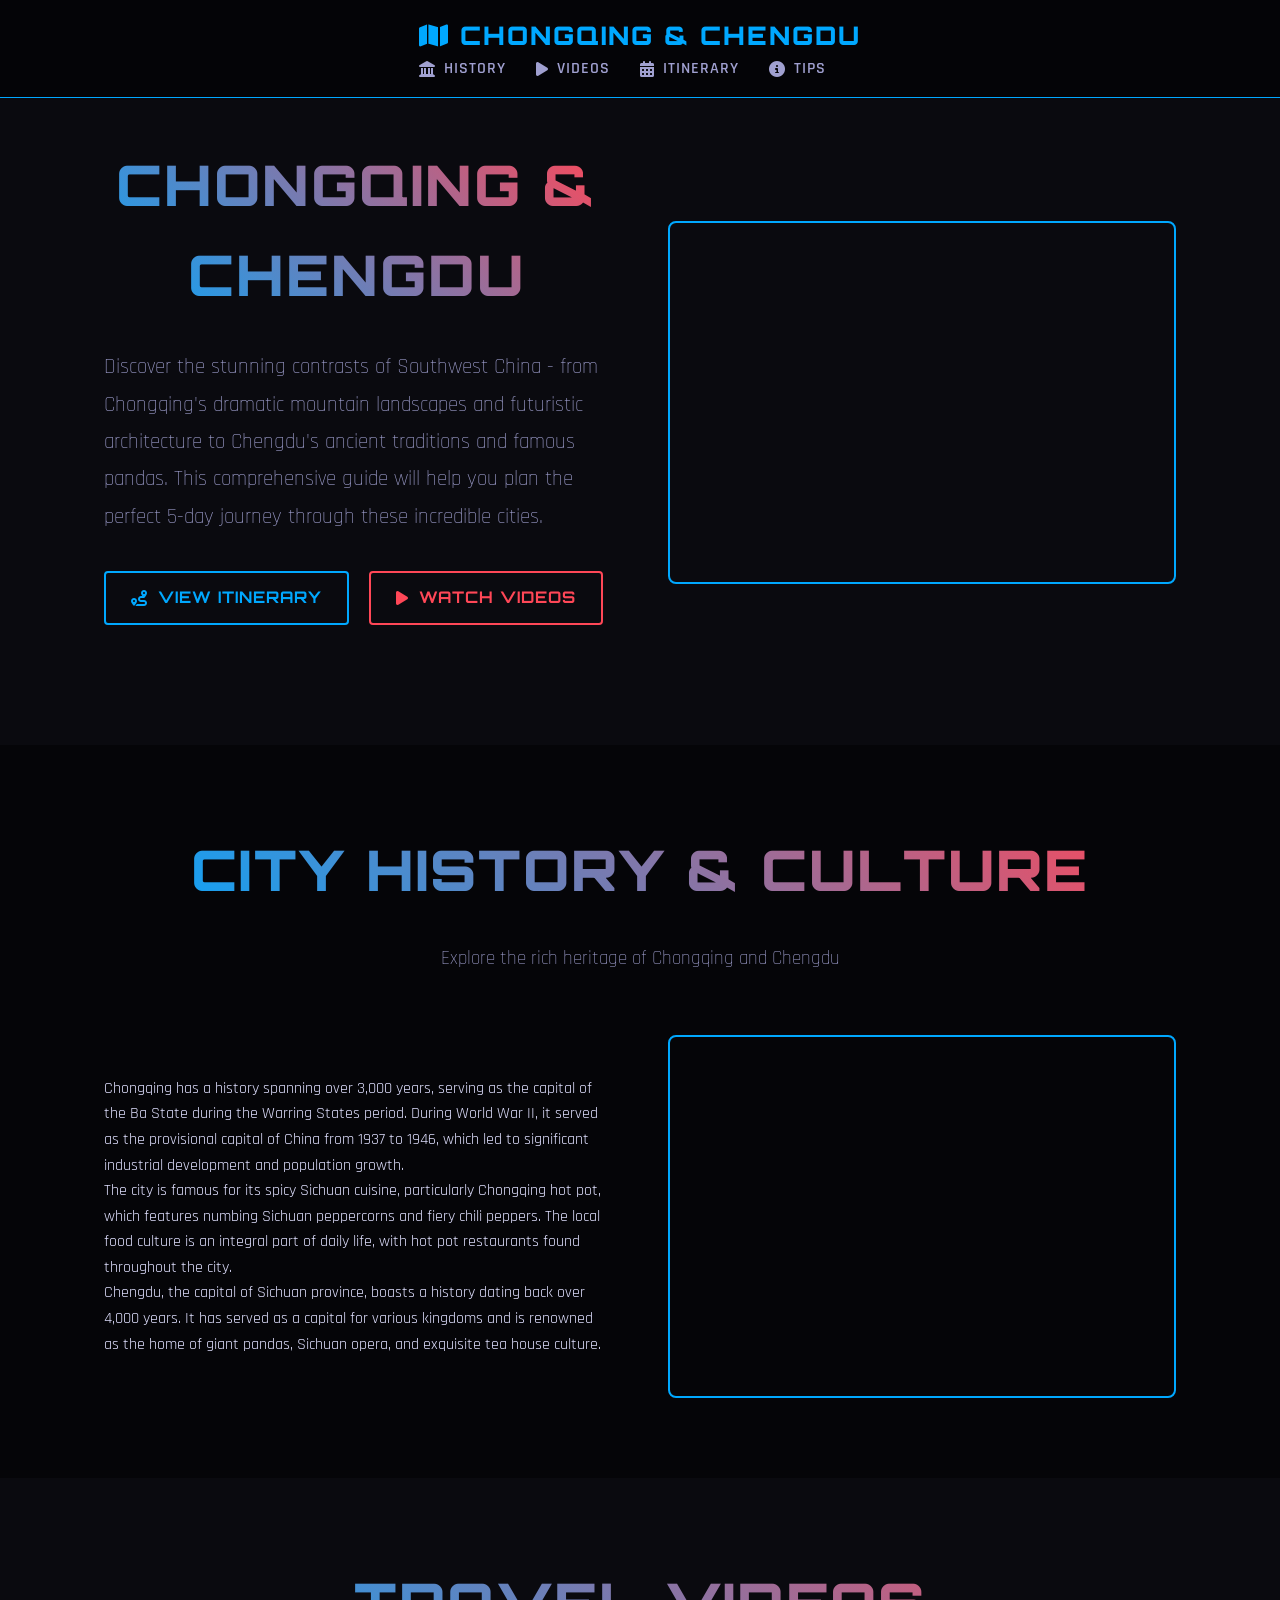
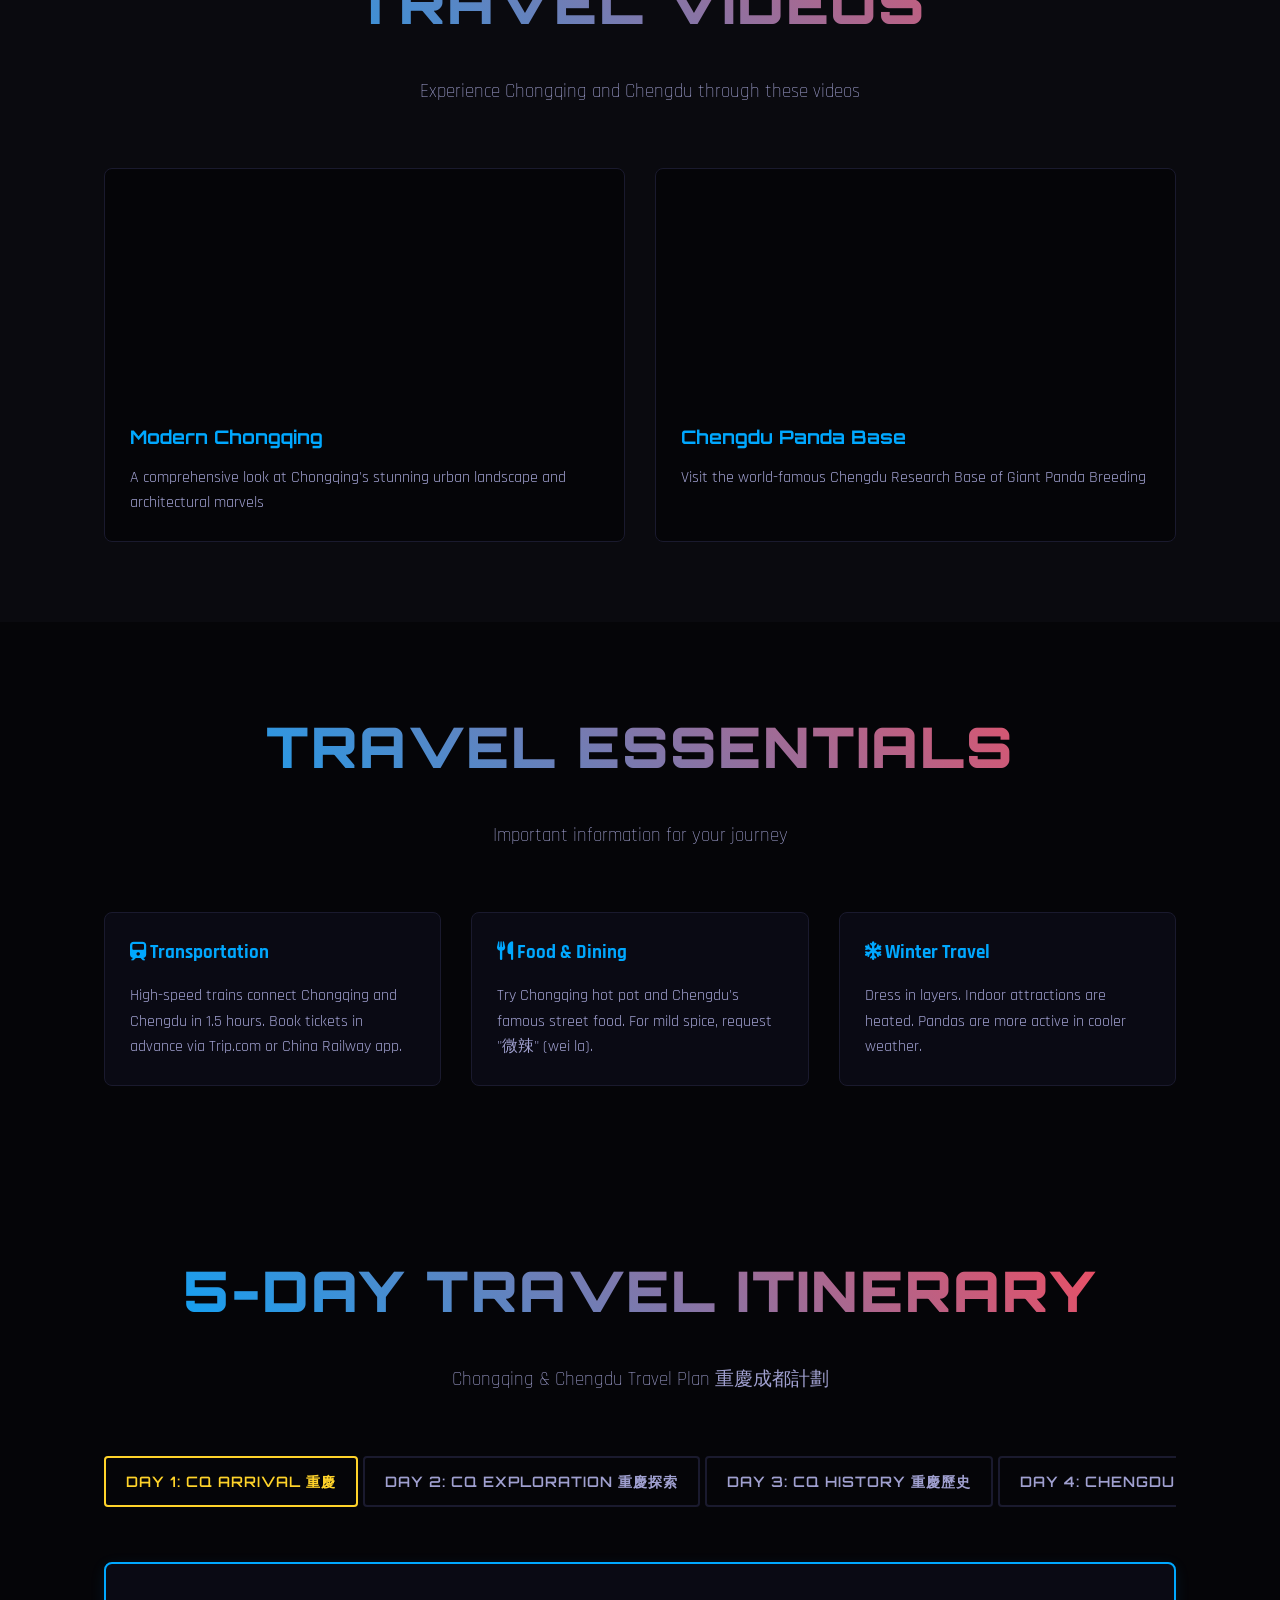
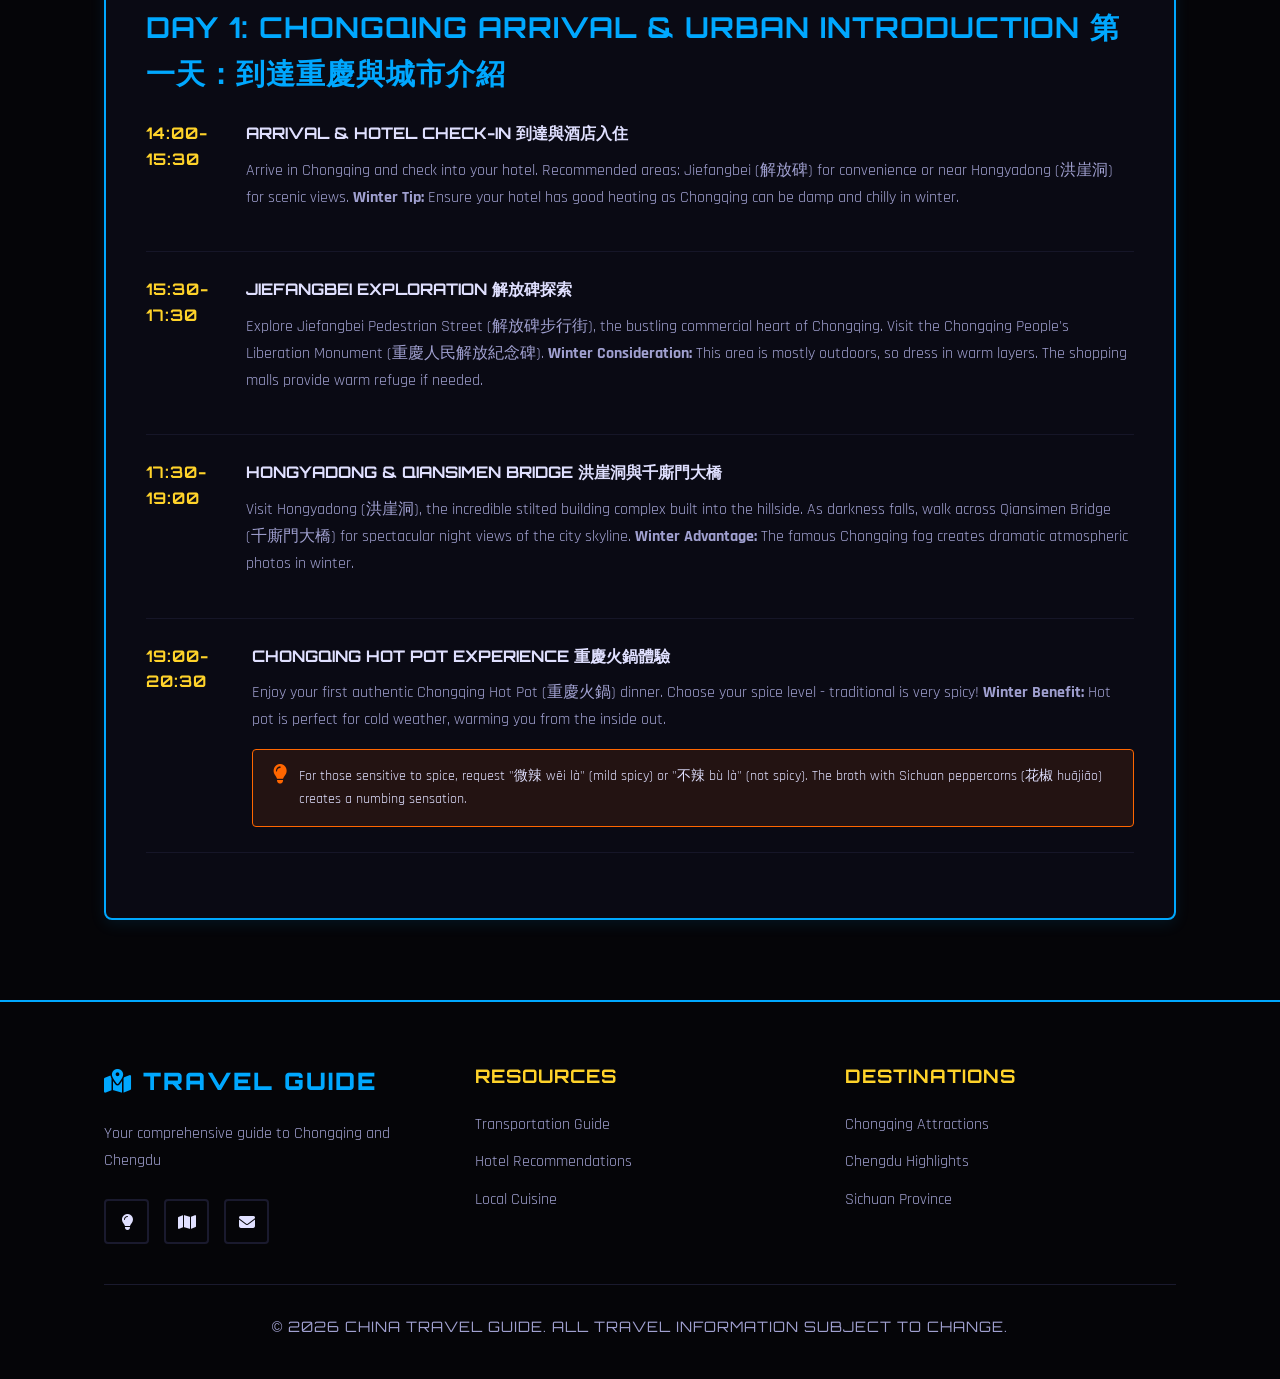
==== Index.html @ 9fd2ae15 "Add files via upload" ====
<!DOCTYPE html>
<html lang="en">
<head>
    <link href="https://cdnjs.cloudflare.com/ajax/libs/font-awesome/6.4.0/css/all.min.css" rel="stylesheet"/>
    <meta charset="utf-8"/>
    <meta content="width=device-width, initial-scale=1.0" name="viewport"/>
    <title>Chongqing & Chengdu Travel Guide 2026</title>
    <link href="https://cdnjs.cloudflare.com/ajax/libs/font-awesome/6.4.0/css/all.min.css" rel="stylesheet"/>
    <style>
        /* Modern Travel Theme */
        @import url('https://fonts.googleapis.com/css2?family=Orbitron:wght@400;700;900&family=Rajdhani:wght@300;400;500;600;700&display=swap');

        :root {
            --primary-blue: #00a8ff;
            --accent-red: #ff4757;
            --accent-yellow: #ffd32a;
            --accent-purple: #8a2be2;
            --dark-bg: #0a0a0f;
            --darker-bg: #050508;
            --card-bg: #1a1a2e;
            --text-primary: #e0e0ff;
            --text-secondary: #a0a0d0;
            --highlight-orange: #ff6600;
        }

        /* Base Reset */
        * {
            margin: 0;
            padding: 0;
            box-sizing: border-box;
        }

        html {
            scroll-behavior: smooth;
        }

        body {
            font-family: 'Rajdhani', sans-serif;
            color: var(--text-primary);
            background: var(--dark-bg);
            line-height: 1.6;
            overflow-x: hidden;
            padding-top: 60px;
        }

        /* Layout Components */
        .container {
            max-width: 1200px;
            margin: 0 auto;
            padding: 0 5%;
        }

        .section {
            padding: 80px 0;
            position: relative;
        }

        .section.dark {
            background: var(--darker-bg);
        }

        .section-title {
            font-family: 'Orbitron', sans-serif;
            font-size: clamp(2rem, 5vw, 3.5rem);
            font-weight: 900;
            text-align: center;
            margin-bottom: 30px;
            background: linear-gradient(45deg, var(--primary-blue), var(--accent-red));
            -webkit-background-clip: text;
            -webkit-text-fill-color: transparent;
            text-transform: uppercase;
            letter-spacing: 2px;
        }

        .section-subtitle {
            color: var(--text-secondary);
            text-align: center;
            margin-bottom: 60px;
            max-width: 600px;
            margin-left: auto;
            margin-right: auto;
            font-size: 1.2rem;
            font-weight: 300;
        }

        /* Navigation */
        nav {
            display: flex;
            justify-content: space-between;
            align-items: center;
            padding: 15px 5%;
            position: fixed;
            top: 0;
            left: 0;
            width: 100%;
            background: rgba(5, 5, 8, 0.95);
            backdrop-filter: blur(10px);
            z-index: 1000;
            border-bottom: 1px solid var(--primary-blue);
        }

        .mobile-nav-header {
            display: flex;
            align-items: center;
            gap: 15px;
        }

        .logo {
            font-family: 'Orbitron', sans-serif;
            font-size: clamp(1.1rem, 4vw, 1.6rem);
            font-weight: 900;
            color: var(--primary-blue);
            text-decoration: none;
            text-transform: uppercase;
            letter-spacing: 2px;
            white-space: nowrap;
            display: flex;
            align-items: center;
            gap: 10px;
        }

        .nav-links {
            display: flex;
            gap: 30px;
            list-style: none;
        }

        .nav-links a {
            color: var(--text-secondary);
            text-decoration: none;
            font-weight: 600;
            text-transform: uppercase;
            letter-spacing: 1px;
            transition: all 0.3s;
            display: flex;
            align-items: center;
            gap: 8px;
        }

        .nav-links a:hover {
            color: var(--primary-blue);
        }

        .menu-toggle {
            background: none;
            border: 2px solid var(--primary-blue);
            color: var(--primary-blue);
            font-size: 1.2rem;
            cursor: pointer;
            padding: 6px 10px;
            transition: all 0.3s;
            z-index: 1001;
            display: none;
        }

        /* Hero Section */
        .hero-content {
            display: flex;
            align-items: center;
            gap: 60px;
        }

        .hero-text {
            flex: 1;
        }

        .hero-subtitle {
            color: var(--text-secondary);
            margin: 25px 0 35px;
            font-size: clamp(1rem, 3vw, 1.3rem);
            font-weight: 300;
            line-height: 1.8;
        }

        .cta-buttons {
            display: flex;
            gap: 20px;
            margin-bottom: 40px;
        }

        .btn {
            padding: 12px 25px;
            border: 2px solid;
            border-radius: 4px;
            font-family: 'Orbitron', sans-serif;
            font-weight: 700;
            text-decoration: none;
            display: inline-flex;
            align-items: center;
            gap: 10px;
            transition: all 0.3s;
            text-transform: uppercase;
            letter-spacing: 1px;
            font-size: clamp(0.8rem, 2vw, 1rem);
        }

        .btn-primary {
            background: transparent;
            color: var(--primary-blue);
            border-color: var(--primary-blue);
        }

        .btn-primary:hover {
            background: var(--primary-blue);
            color: var(--dark-bg);
        }

        .btn-secondary {
            color: var(--accent-red);
            border-color: var(--accent-red);
            background: transparent;
        }

        .btn-secondary:hover {
            background: var(--accent-red);
            color: var(--dark-bg);
        }

        .video-container {
            flex: 1;
            border-radius: 8px;
            overflow: hidden;
            position: relative;
            border: 2px solid var(--primary-blue);
        }

        .video-container iframe {
            width: 100%;
            height: 350px;
            border: none;
        }

        /* Itinerary Styles */
        .itinerary-tabs {
            display: flex;
            gap: 5px;
            margin-bottom: 40px;
            overflow-x: auto;
            justify-content: flex-start;
            padding-bottom: 15px;
            scrollbar-width: thin;
        }

        .tab {
            padding: 12px 20px;
            background: transparent;
            color: var(--text-secondary);
            border: 2px solid var(--card-bg);
            font-family: 'Orbitron', sans-serif;
            font-weight: 600;
            cursor: pointer;
            transition: all 0.3s;
            white-space: nowrap;
            text-transform: uppercase;
            letter-spacing: 1px;
            font-size: 0.9rem;
            flex-shrink: 0;
            border-radius: 4px;
        }

        .tab.active {
            background: transparent;
            color: var(--accent-yellow);
            border-color: var(--accent-yellow);
        }

		.itinerary-day {
			background: rgba(26, 26, 46, 0.3);
			border: 1px solid var(--card-bg);
			padding: 40px;
			display: none;
			position: relative;
			border-radius: 8px;
			/* ADD THIS LINE FOR THE BORDER */
			border: 2px solid var(--primary-blue);
		}

		/* Optional: Add a subtle box-shadow for better definition */
		.itinerary-day {
			box-shadow: 0 4px 15px rgba(0, 168, 255, 0.1);
		}

        .itinerary-day.active {
            display: block;
        }

        .day-title {
            font-family: 'Orbitron', sans-serif;
            font-size: 1.8rem;
            font-weight: 700;
            color: var(--primary-blue);
            margin-bottom: 25px;
            text-transform: uppercase;
            letter-spacing: 1px;
        }

        .itinerary-item {
            display: flex;
            gap: 20px;
            margin-bottom: 25px;
            padding-bottom: 25px;
            border-bottom: 1px solid rgba(26, 26, 46, 0.8);
        }

        .item-time {
            font-family: 'Orbitron', sans-serif;
            font-weight: 700;
            color: var(--accent-yellow);
            min-width: 80px;
            text-transform: uppercase;
            letter-spacing: 1px;
        }

        .item-content h4 {
            font-family: 'Orbitron', sans-serif;
            font-weight: 700;
            margin-bottom: 10px;
            color: var(--text-primary);
            text-transform: uppercase;
        }

        .item-description {
            color: var(--text-secondary);
            margin-bottom: 15px;
            line-height: 1.7;
        }

        .item-tip {
            background: rgba(255, 102, 0, 0.1);
            border: 1px solid var(--highlight-orange);
            padding: 15px 20px;
            font-size: 0.9rem;
            display: flex;
            gap: 12px;
            position: relative;
            border-radius: 4px;
        }

        .item-tip i {
            color: var(--highlight-orange);
            font-size: 1.2rem;
        }

        /* Footer */
        footer {
            background: var(--darker-bg);
            padding: 60px 0 40px;
            border-top: 2px solid var(--primary-blue);
        }

        .footer-content {
            display: grid;
            grid-template-columns: repeat(auto-fit, minmax(250px, 1fr));
            gap: 40px;
            margin-bottom: 40px;
        }

        .footer-logo {
            font-family: 'Orbitron', sans-serif;
            font-size: 1.5rem;
            font-weight: 900;
            margin-bottom: 20px;
            color: var(--primary-blue);
            text-transform: uppercase;
            letter-spacing: 2px;
        }

        .footer-description {
            color: var(--text-secondary);
            margin-bottom: 25px;
            line-height: 1.7;
        }

        .social-links {
            display: flex;
            gap: 15px;
        }

        .social-link {
            color: var(--text-primary);
            width: 45px;
            height: 45px;
            border: 2px solid var(--card-bg);
            display: flex;
            align-items: center;
            justify-content: center;
            transition: all 0.3s;
            text-decoration: none;
            border-radius: 4px;
        }

        .social-link:hover {
            border-color: var(--accent-red);
            color: var(--accent-red);
        }

        .footer-content h3 {
            font-family: 'Orbitron', sans-serif;
            font-weight: 700;
            margin-bottom: 20px;
            color: var(--accent-yellow);
            text-transform: uppercase;
            letter-spacing: 1px;
        }

        .footer-links {
            list-style: none;
        }

        .footer-links li {
            margin-bottom: 12px;
        }

        .footer-links a {
            color: var(--text-secondary);
            text-decoration: none;
            transition: all 0.3s;
        }

        .footer-links a:hover {
            color: var(--primary-blue);
        }

        .copyright {
            padding-top: 30px;
            border-top: 1px solid var(--card-bg);
            text-align: center;
            color: var(--text-secondary);
            font-size: 0.9rem;
            font-family: 'Orbitron', sans-serif;
            text-transform: uppercase;
            letter-spacing: 1px;
        }

        /* Responsive Design */
        @media (max-width: 768px) {
            .menu-toggle {
                display: flex;
            }

            .nav-links {
                position: fixed;
                top: 0;
                left: 0;
                width: 100%;
                height: 100vh;
                background: rgba(5, 5, 8, 0.98);
                flex-direction: column;
                justify-content: center;
                align-items: center;
                transform: translateY(-100%);
                transition: transform 0.4s;
                backdrop-filter: blur(10px);
                gap: 25px;
                z-index: 999;
            }

            .nav-links.active {
                transform: translateY(0);
            }

            .hero-content {
                flex-direction: column;
                text-align: center;
                gap: 40px;
            }

            .cta-buttons {
                flex-direction: column;
                align-items: center;
            }

            .video-container iframe {
                height: 280px;
            }

            .itinerary-item {
                flex-direction: column;
                gap: 10px;
            }

            .itinerary-day {
                padding: 25px;
            }

            .footer-content {
                grid-template-columns: 1fr;
                gap: 30px;
            }
        }

        @media (max-width: 480px) {
            .itinerary-day {
                padding: 20px 15px;
            }

            .btn {
                width: 100%;
                justify-content: center;
            }
        }
    </style>
</head>
<body>
    <!-- Navigation -->
    <nav>
        <div class="container">
            <div class="mobile-nav-header">
                <button class="menu-toggle" id="menuToggle" aria-label="Toggle menu">
                    <i class="fas fa-bars" id="menuIcon"></i>
                </button>
                <a href="#" class="logo">
                    <i class="fas fa-map"></i> CHONGQING & CHENGDU
                </a>
            </div>
            <ul class="nav-links" id="navLinks">
                <li><a href="#history"><i class="fas fa-landmark"></i><span>History</span></a></li>
                <li><a href="#videos"><i class="fas fa-play"></i><span>Videos</span></a></li>
                <li><a href="#itinerary"><i class="fas fa-calendar-alt"></i><span>Itinerary</span></a></li>
                <li><a href="#travel-tips"><i class="fas fa-info-circle"></i><span>Tips</span></a></li>
            </ul>
        </div>
    </nav>

    <!-- Hero Section -->
    <section class="section">
        <div class="container">
            <div class="hero-content">
                <div class="hero-text">
                    <h1 class="section-title">CHONGQING & CHENGDU</h1>
                    <p class="hero-subtitle">
                        Discover the stunning contrasts of Southwest China - from Chongqing's dramatic mountain landscapes 
                        and futuristic architecture to Chengdu's ancient traditions and famous pandas. This comprehensive 
                        guide will help you plan the perfect 5-day journey through these incredible cities.
                    </p>
                    <div class="cta-buttons">
                        <a class="btn btn-primary" href="#itinerary">
                            <i class="fas fa-route"></i> VIEW ITINERARY
                        </a>
                        <a class="btn btn-secondary" href="#videos">
                            <i class="fas fa-play"></i> WATCH VIDEOS
                        </a>
                    </div>
                </div>
                <div class="video-container">
                    <iframe allowfullscreen src="https://www.youtube.com/embed/IdTMDpizis8" loading="lazy"></iframe>
                </div>
            </div>
        </div>
    </section>

    <!-- History Section -->
    <section class="section dark" id="history">
        <div class="container">
            <h2 class="section-title">CITY HISTORY & CULTURE</h2>
            <p class="section-subtitle">Explore the rich heritage of Chongqing and Chengdu</p>
            <div class="hero-content">
                <div class="hero-text">
                    <p>Chongqing has a history spanning over 3,000 years, serving as the capital of the Ba State 
                    during the Warring States period. During World War II, it served as the provisional capital 
                    of China from 1937 to 1946, which led to significant industrial development and population growth.</p>
                    
                    <p>The city is famous for its spicy Sichuan cuisine, particularly Chongqing hot pot, which 
                    features numbing Sichuan peppercorns and fiery chili peppers. The local food culture is 
                    an integral part of daily life, with hot pot restaurants found throughout the city.</p>
                    
                    <p>Chengdu, the capital of Sichuan province, boasts a history dating back over 4,000 years. 
                    It has served as a capital for various kingdoms and is renowned as the home of giant pandas, 
                    Sichuan opera, and exquisite tea house culture.</p>
                </div>
                <div class="video-container">
                    <iframe allowfullscreen src="https://www.youtube.com/embed/0kfhyOKM888" loading="lazy"></iframe>
                </div>
            </div>
        </div>
    </section>

    <!-- Video Showcase -->
    <section class="section" id="videos">
        <div class="container">
            <h2 class="section-title">TRAVEL VIDEOS</h2>
            <p class="section-subtitle">Experience Chongqing and Chengdu through these videos</p>
            <div class="video-grid" style="display: grid; grid-template-columns: repeat(auto-fit, minmax(300px, 1fr)); gap: 30px;">
                <div class="video-card" style="background: var(--darker-bg); border-radius: 8px; overflow: hidden; border: 1px solid var(--card-bg);">
                    <iframe allowfullscreen src="https://www.youtube.com/embed/QtIlD6uxwwk" loading="lazy" style="width: 100%; height: 220px; border: none;"></iframe>
                    <div style="padding: 25px;">
                        <h3 style="font-family: 'Orbitron', sans-serif; margin-bottom: 12px; color: var(--primary-blue);">Modern Chongqing</h3>
                        <p style="color: var(--text-secondary);">A comprehensive look at Chongqing's stunning urban landscape and architectural marvels</p>
                    </div>
                </div>
                <div class="video-card" style="background: var(--darker-bg); border-radius: 8px; overflow: hidden; border: 1px solid var(--card-bg);">
                    <iframe allowfullscreen src="https://www.youtube.com/embed/vNR9QjmhH00" loading="lazy" style="width: 100%; height: 220px; border: none;"></iframe>
                    <div style="padding: 25px;">
                        <h3 style="font-family: 'Orbitron', sans-serif; margin-bottom: 12px; color: var(--primary-blue);">Chengdu Panda Base</h3>
                        <p style="color: var(--text-secondary);">Visit the world-famous Chengdu Research Base of Giant Panda Breeding</p>
                    </div>
                </div>
            </div>
        </div>
    </section>

    <!-- Travel Tips Section -->
    <section class="section dark" id="travel-tips">
        <div class="container">
            <h2 class="section-title">TRAVEL ESSENTIALS</h2>
            <p class="section-subtitle">Important information for your journey</p>
            <div style="display: grid; grid-template-columns: repeat(auto-fit, minmax(250px, 1fr)); gap: 30px;">
                <div style="background: rgba(26, 26, 46, 0.3); padding: 25px; border-radius: 8px; border: 1px solid var(--card-bg);">
                    <h3 style="color: var(--primary-blue); margin-bottom: 15px;"><i class="fas fa-train"></i> Transportation</h3>
                    <p style="color: var(--text-secondary);">High-speed trains connect Chongqing and Chengdu in 1.5 hours. Book tickets in advance via Trip.com or China Railway app.</p>
                </div>
                <div style="background: rgba(26, 26, 46, 0.3); padding: 25px; border-radius: 8px; border: 1px solid var(--card-bg);">
                    <h3 style="color: var(--primary-blue); margin-bottom: 15px;"><i class="fas fa-utensils"></i> Food & Dining</h3>
                    <p style="color: var(--text-secondary);">Try Chongqing hot pot and Chengdu's famous street food. For mild spice, request "微辣" (wei la).</p>
                </div>
                <div style="background: rgba(26, 26, 46, 0.3); padding: 25px; border-radius: 8px; border: 1px solid var(--card-bg);">
                    <h3 style="color: var(--primary-blue); margin-bottom: 15px;"><i class="fas fa-snowflake"></i> Winter Travel</h3>
                    <p style="color: var(--text-secondary);">Dress in layers. Indoor attractions are heated. Pandas are more active in cooler weather.</p>
                </div>
            </div>
        </div>
    </section>

    <!-- Itinerary Section (Keep your existing itinerary content here) -->
    <section class="section dark" id="itinerary">
        <div class="container">
            <h2 class="section-title">5-DAY TRAVEL ITINERARY</h2>
            <p class="section-subtitle">Chongqing & Chengdu Travel Plan 重慶成都計劃</p>
            <div class="itinerary-tabs">
                <div class="tab active" data-day="day1">Day 1: CQ Arrival 重慶</div>
                <div class="tab" data-day="day2">Day 2: CQ Exploration 重慶探索</div>
                <div class="tab" data-day="day3">Day 3: CQ History 重慶歷史</div>
                <div class="tab" data-day="day4">Day 4: Chengdu Transfer 成都轉移</div>
                <div class="tab" data-day="day5">Day 5: Chengdu Pandas 成都熊貓</div>
            </div>

            <!-- Day 1 Content -->
            <div class="active itinerary-day" id="day1">
                <h3 class="day-title">Day 1: Chongqing Arrival & Urban Introduction 第一天：到達重慶與城市介紹</h3>
                <div class="itinerary-item">
                    <div class="item-time">14:00-15:30</div>
                    <div class="item-content">
                        <h4>Arrival & Hotel Check-in 到達與酒店入住</h4>
                        <p class="item-description">
                            Arrive in Chongqing and check into your hotel. Recommended areas: Jiefangbei (解放碑) for convenience or near Hongyadong (洪崖洞) for scenic views. 
                            <strong>Winter Tip:</strong> Ensure your hotel has good heating as Chongqing can be damp and chilly in winter.
                        </p>
                    </div>
                </div>
                <div class="itinerary-item">
                    <div class="item-time">15:30-17:30</div>
                    <div class="item-content">
                        <h4>Jiefangbei Exploration 解放碑探索</h4>
                        <p class="item-description">
                            Explore Jiefangbei Pedestrian Street (解放碑步行街), the bustling commercial heart of Chongqing. Visit the Chongqing People's Liberation Monument (重慶人民解放紀念碑). 
                            <strong>Winter Consideration:</strong> This area is mostly outdoors, so dress in warm layers. The shopping malls provide warm refuge if needed.
                        </p>
                    </div>
                </div>
                <div class="itinerary-item">
                    <div class="item-time">17:30-19:00</div>
                    <div class="item-content">
                        <h4>Hongyadong & Qiansimen Bridge 洪崖洞與千廝門大橋</h4>
                        <p class="item-description">
                            Visit Hongyadong (洪崖洞), the incredible stilted building complex built into the hillside. As darkness falls, walk across Qiansimen Bridge (千廝門大橋) for spectacular night views of the city skyline.
                            <strong>Winter Advantage:</strong> The famous Chongqing fog creates dramatic atmospheric photos in winter.
                        </p>
                    </div>
                </div>
                <div class="itinerary-item">
                    <div class="item-time">19:00-20:30</div>
                    <div class="item-content">
                        <h4>Chongqing Hot Pot Experience 重慶火鍋體驗</h4>
                        <p class="item-description">
                            Enjoy your first authentic Chongqing Hot Pot (重慶火鍋) dinner. Choose your spice level - traditional is very spicy! 
                            <strong>Winter Benefit:</strong> Hot pot is perfect for cold weather, warming you from the inside out.
                        </p>
                        <div class="item-tip">
                            <i class="fas fa-lightbulb"></i>
                            <span>For those sensitive to spice, request "微辣 wēi là" (mild spicy) or "不辣 bù là" (not spicy). The broth with Sichuan peppercorns (花椒 huājiāo) creates a numbing sensation.</span>
                        </div>
                    </div>
                </div>
            </div>

            <!-- Day 2 Content -->
            <div class="itinerary-day" id="day2">
                <h3 class="day-title">Day 2: Chongqing Urban Exploration 第二天：重慶城市探索</h3>
                <div class="itinerary-item">
                    <div class="item-time">09:00-11:30</div>
                    <div class="item-content">
                        <h4>Ciqikou Ancient Town 磁器口古鎮</h4>
                        <p class="item-description">
                            Visit Ciqikou Ancient Town (磁器口古鎮), perched on the hillside along the Jialing River (嘉陵江). Wander the narrow streets, browse traditional crafts, and sample local snacks. 
                            <strong>Winter Planning:</strong> Mornings are less crowded. Many shops provide indoor seating with heating.
                        </p>
                    </div>
                </div>
                <div class="itinerary-item">
                    <div class="item-time">11:30-13:00</div>
                    <div class="item-content">
                        <h4>Lunch & Travel to Liziba 午餐與前往李子壩</h4>
                        <p class="item-description">
                            Enjoy lunch at a local restaurant near Ciqikou. Then take public transportation to Liziba Station (李子壩站).
                        </p>
                    </div>
                </div>
                <div class="itinerary-item">
                    <div class="item-time">13:00-14:30</div>
                    <div class="item-content">
                        <h4>Liziba Monorail Experience 李子壩單軌體驗</h4>
                        <p class="item-description">
                            Witness the famous Light Rail Line 2 (輕軌2號線) passing through a residential building at Liziba Station. Use the designated viewing platform for photos.
                            <strong>Winter Advantage:</strong> The monorail provides sheltered transportation between locations.
                        </p>
                    </div>
                </div>
                <div class="itinerary-item">
                    <div class="item-time">14:30-16:30</div>
                    <div class="item-content">
                        <h4>E'ling Park & City Views 鵝嶺公園與城市景觀</h4>
                        <p class="item-description">
                            Visit E'ling Park (鵝嶺公園) for the classic panoramic view where the Jialing River (嘉陵江) meets the Yangtze River (長江). The viewing platform offers the iconic Chongqing photo opportunity.
                            <strong>Winter Consideration:</strong> The park is exposed, so wear warm clothing. On clear winter days, visibility can be excellent.
                        </p>
                    </div>
                </div>
                <div class="itinerary-item">
                    <div class="item-time">16:30-18:00</div>
                    <div class="item-content">
                        <h4>Guotai Art Center & Linjiangmen 國泰藝術中心與臨江門</h4>
                        <p class="item-description">
                            Visit the Guotai Art Center (國泰藝術中心) to see its unique sparkling facade, then explore the food stalls at Linjiangmen (臨江門).
                        </p>
                    </div>
                </div>
                <div class="itinerary-item">
                    <div class="item-time">18:00-20:00</div>
                    <div class="item-content">
                        <h4>Dinner & Evening 晚餐與夜晚活動</h4>
                        <p class="item-description">
                            Try a different style of hot pot or sample other Chongqing specialties like grilled fish (烤魚 kǎo yú) or local noodles (小麵 xiǎo miàn).
                        </p>
                    </div>
                </div>
            </div>

            <!-- Day 3 Content -->
            <div class="itinerary-day" id="day3">
                <h3 class="day-title">Day 3: Chongqing History & Transfer to Chengdu 第三天：重慶歷史與轉移到成都</h3>
                <div class="itinerary-item">
                    <div class="item-time">09:00-11:30</div>
                    <div class="item-content">
                        <h4>Historical Museums 歷史博物館</h4>
                        <p class="item-description">
                            Visit the Chongqing Flying Tigers Museum (重慶飛虎隊博物館) and Stilwell Museum (史迪威博物館) to learn about Chongqing's crucial role in WWII as China's provisional capital and the cooperation between Chinese and American forces.
                            <strong>Winter Advantage:</strong> These indoor activities provide a warm cultural experience.
                        </p>
                    </div>
                </div>
                <div class="itinerary-item">
                    <div class="item-time">11:30-13:00</div>
                    <div class="item-content">
                        <h4>Alternative: Sichuan Fine Arts Institute 替代方案：四川美術學院</h4>
                        <p class="item-description">
                            For a different experience, visit the Sichuan Fine Arts Institute (四川美術學院) to see the incredible graffiti and street art that covers the area.
                        </p>
                    </div>
                </div>
                <div class="itinerary-item">
                    <div class="item-time">13:00-14:00</div>
                    <div class="item-content">
                        <h4>Final Chongqing Lunch 最後的重慶午餐</h4>
                        <p class="item-description">
                            Enjoy a last Chongqing meal - perhaps Dan Dan Noodles (擔擔麵 dàn dàn miàn) or Chongqing Xiao Mian (重慶小麵).
                        </p>
                    </div>
                </div>
                <div class="itinerary-item">
                    <div class="item-time">14:00-15:30</div>
                    <div class="item-content">
                        <h4>Travel to Railway Station 前往火車站</h4>
                        <p class="item-description">
                            Check out of your hotel and travel to Chongqing West Station (重慶西站) or Shapingba Station (沙坪壩站) for your high-speed train to Chengdu.
                        </p>
                    </div>
                </div>
                <div class="itinerary-item">
                    <div class="item-time">16:00-17:30</div>
                    <div class="item-content">
                        <h4>High-Speed Train to Chengdu 高鐵前往成都</h4>
                        <p class="item-description">
                            Take the high-speed train from Chongqing to Chengdu (approximately 1.5 hours). 
                            <strong>Winter Tip:</strong> Trains are climate-controlled and comfortable regardless of outside weather.
                        </p>
                        <div class="item-tip">
                            <i class="fas fa-lightbulb"></i>
                            <span>Book train tickets in advance via Trip.com or the China Railway app, especially during holiday periods. 提前通過Trip.com或中國鐵路應用程序預訂火車票</span>
                        </div>
                    </div>
                </div>
                <div class="itinerary-item">
                    <div class="item-time">17:30-19:00</div>
                    <div class="item-content">
                        <h4>Chengdu Hotel Check-in 成都酒店入住</h4>
                        <p class="item-description">
                            Arrive at Chengdu East Station (成都東站), transfer to your hotel, and check in. Recommended areas: near Jinli/Wuhou Temple (錦里/武侯祠) for cultural access or Chunxi Road (春熙路) for shopping convenience.
                        </p>
                    </div>
                </div>
                <div class="itinerary-item">
                    <div class="item-time">19:00-20:30</div>
                    <div class="item-content">
                        <h4>First Chengdu Dinner 首次成都晚餐</h4>
                        <p class="item-description">
                            Experience Chengdu's famous food culture with Chuan Chuan Xiang (串串香) or visit a local restaurant for Sichuan classics.
                            <strong>Winter Benefit:</strong> Chengdu's spicy cuisine is perfect for cold weather.
                        </p>
                    </div>
                </div>
            </div>

            <!-- Day 4 Content -->
            <div class="itinerary-day" id="day4">
                <h3 class="day-title">Day 4: Chengdu Pandas & Ancient Culture 第四天：成都熊貓與古代文化</h3>
                <div class="itinerary-item">
                    <div class="item-time">07:30-08:30</div>
                    <div class="item-content">
                        <h4>Early Start for Panda Base 早起前往熊貓基地</h4>
                        <p class="item-description">
                            Have an early breakfast and travel to the Chengdu Research Base of Giant Panda Breeding (成都大熊貓繁育研究基地). 
                            <strong>Critical Timing:</strong> Pandas are most active in the morning, especially during feeding time (8:30-10:00).
                        </p>
                    </div>
                </div>
                <div class="itinerary-item">
                    <div class="item-time">08:30-12:00</div>
                    <div class="item-content">
                        <h4>Chengdu Panda Base Visit 成都熊貓基地參觀</h4>
                        <p class="item-description">
                            Spend 3-4 hours observing giant pandas (大熊貓) and red pandas (小熊貓). Visit the nursery if there are cubs. The pandas are more active in cooler weather, making winter an excellent time for observation.
                            <strong>Winter Advantage:</strong> Pandas tend to be more active in cooler temperatures than in summer heat.
                        </p>
                        <div class="item-tip">
                            <i class="fas fa-lightbulb"></i>
                            <span>Purchase tickets online in advance to avoid queues. The base is large with considerable walking, so wear comfortable shoes. 提前在線購票避免排隊</span>
                        </div>
                    </div>
                </div>
                <div class="itinerary-item">
                    <div class="item-time">12:00-13:30</div>
                    <div class="item-content">
                        <h4>Lunch Near Panda Base 熊貓基地附近午餐</h4>
                        <p class="item-description">
                            Have lunch at one of the restaurants near the Panda Base before heading back to the city center.
                        </p>
                    </div>
                </div>
                <div class="itinerary-item">
                    <div class="item-time">13:30-15:30</div>
                    <div class="item-content">
                        <h4>Wuhou Shrine Museum 武侯祠博物館</h4>
                        <p class="item-description">
                            Visit Wuhou Shrine (武侯祠), a temple complex dedicated to Zhuge Liang (諸葛亮) and heroes of the Three Kingdoms period (三國時期). The indoor exhibits provide a warm cultural experience.
                        </p>
                    </div>
                </div>
                <div class="itinerary-item">
                    <div class="item-time">15:30-18:30</div>
                    <div class="item-content">
                        <h4>Jinli Ancient Street 錦里古街</h4>
                        <p class="item-description">
                            Explore Jinli Ancient Street (錦里古街) adjacent to Wuhou Shrine. This bustling pedestrian street is perfect for trying multiple Chengdu snacks in one place and shopping for souvenirs.
                            <strong>Winter Planning:</strong> Many food stalls and tea houses provide indoor seating with heating.
                        </p>
                    </div>
                </div>
                <div class="itinerary-item">
                    <div class="item-time">18:30-20:00</div>
                    <div class="item-content">
                        <h4>Dinner at Jinli or Nearby 錦里或附近晚餐</h4>
                        <p class="item-description">
                            Enjoy dinner at Jinli Ancient Street or a nearby restaurant. Sample local specialties like Zhong Dumplings (鐘水餃), Dan Dan Noodles (擔擔麵), or Chengdu-style barbecue (成都燒烤).
                        </p>
                    </div>
                </div>
            </div>

            <!-- Day 5 Content -->
            <div class="itinerary-day" id="day5">
                <h3 class="day-title">Day 5: Chengdu Culture & Departure 第五天：成都文化與離開</h3>
                <div class="itinerary-item">
                    <div class="item-time">09:00-11:00</div>
                    <div class="item-content">
                        <h4>Chengdu Museum 成都博物館</h4>
                        <p class="item-description">
                            Visit the Chengdu Museum (成都博物館) (free entry, requires advance booking) or Sichuan Museum (四川博物院) to deepen your understanding of the region's history and culture.
                            <strong>Winter Advantage:</strong> Indoor museum visit provides a comfortable cultural experience regardless of weather.
                        </p>
                    </div>
                </div>
                <div class="itinerary-item">
                    <div class="item-time">11:00-13:00</div>
                    <div class="item-content">
                        <h4>People's Park & Heming Tea House 人民公園與鶴鳴茶社</h4>
                        <p class="item-description">
                            Stroll through People's Park (人民公園) to experience local Chengdu life. Visit the historic Heming Tea House (鶴鳴茶社) to drink tea, play mahjong (麻將), and potentially experience traditional ear cleaning (掏耳朵).
                            <strong>Winter Consideration:</strong> The tea house is partially open-air but provides heaters and warm spaces.
                        </p>
                    </div>
                </div>
                <div class="itinerary-item">
                    <div class="item-time">13:00-14:30</div>
                    <div class="item-content">
                        <h4>Lunch in People's Park Area 人民公園區域午餐</h4>
                        <p class="item-description">
                            Enjoy lunch at one of the restaurants near People's Park before your final Chengdu explorations.
                        </p>
                    </div>
                </div>
                <div class="itinerary-item">
                    <div class="item-time">14:30-16:30</div>
                    <div class="item-content">
                        <h4>Kuanzhai Alley Exploration 寬窄巷子探索</h4>
                        <p class="item-description">
                            Visit Kuanzhai Alley (寬窄巷子), a restored Qing-dynasty area with wide, narrow, and well alleys. Explore the shops, cafes, and courtyards.
                        </p>
                    </div>
                </div>
                <div class="itinerary-item">
                    <div class="item-time">16:30-18:00</div>
                    <div class="item-content">
                        <h4>Final Shopping & Packing 最後購物與打包</h4>
                        <p class="item-description">
                            Last-minute souvenir shopping and return to your hotel to pack for departure.
                        </p>
                    </div>
                </div>
                <div class="itinerary-item">
                    <div class="item-time">18:00-20:00</div>
                    <div class="item-content">
                        <h4>Farewell Sichuan Opera Dinner 告別川劇晚餐</h4>
                        <p class="item-description">
                            Enjoy a farewell dinner with a Sichuan Opera (川劇) performance. The Shufeng Yayun Teahouse (蜀風雅韻茶館) in Culture Park offers classic shows featuring face-changing (變臉), fire-spitting (噴火), and puppet acts (木偶戲).
                            <strong>Winter Advantage:</strong> Indoor cultural performance provides an entertaining evening regardless of weather.
                        </p>
                        <div class="item-tip">
                            <i class="fas fa-lightbulb"></i>
                            <span>Book opera tickets in advance. You can choose dinner shows or performance-only options. 提前預訂歌劇票</span>
                        </div>
                    </div>
                </div>
                <div class="itinerary-item">
                    <div class="item-time">20:00+</div>
                    <div class="item-content">
                        <h4>Airport Transfer or Extended Stay 機場轉移或延長停留</h4>
                        <p class="item-description">
                            Transfer to Chengdu Shuangliu International Airport (成都雙流國際機場) for your departure flight, or extend your stay to explore more of Sichuan province.
                        </p>
                    </div>
                </div>
            </div>
        </div>
    </section>

    <!-- Footer -->
    <footer>
        <div class="container">
            <div class="footer-content">
                <div>
                    <div class="footer-logo">
                        <i class="fas fa-map-marked-alt"></i> TRAVEL GUIDE
                    </div>
                    <p class="footer-description">Your comprehensive guide to Chongqing and Chengdu</p>
                    <div class="social-links">
                        <a class="social-link" href="#" aria-label="Travel Tips"><i class="fas fa-lightbulb"></i></a>
                        <a class="social-link" href="#" aria-label="Maps"><i class="fas fa-map"></i></a>
                        <a class="social-link" href="#" aria-label="Contact"><i class="fas fa-envelope"></i></a>
                    </div>
                </div>
                <div>
                    <h3>Resources</h3>
                    <ul class="footer-links">
                        <li><a href="#">Transportation Guide</a></li>
                        <li><a href="#">Hotel Recommendations</a></li>
                        <li><a href="#">Local Cuisine</a></li>
                    </ul>
                </div>
                <div>
                    <h3>Destinations</h3>
                    <ul class="footer-links">
                        <li><a href="#">Chongqing Attractions</a></li>
                        <li><a href="#">Chengdu Highlights</a></li>
                        <li><a href="#">Sichuan Province</a></li>
                    </ul>
                </div>
            </div>
            <div class="copyright">
                © 2026 China Travel Guide. All travel information subject to change.
            </div>
        </div>
    </footer>

    <script>
        document.addEventListener('DOMContentLoaded', function() {
            // Mobile menu functionality
            const menuToggle = document.getElementById('menuToggle');
            const navLinks = document.getElementById('navLinks');
            const menuIcon = document.getElementById('menuIcon');

            if (menuToggle && navLinks && menuIcon) {
                menuToggle.addEventListener('click', function() {
                    navLinks.classList.toggle('active');
                    document.body.classList.toggle('no-scroll');
                    
                    if (navLinks.classList.contains('active')) {
                        menuIcon.classList.replace('fa-bars', 'fa-times');
                    } else {
                        menuIcon.classList.replace('fa-times', 'fa-bars');
                    }
                });

                // Close menu when clicking on links
                document.querySelectorAll('.nav-links a').forEach(link => {
                    link.addEventListener('click', function() {
                        navLinks.classList.remove('active');
                        menuIcon.classList.replace('fa-times', 'fa-bars');
                        document.body.classList.remove('no-scroll');
                    });
                });
            }

            // Itinerary tab functionality
            document.querySelectorAll('.tab').forEach(tab => {
                tab.addEventListener('click', function() {
                    document.querySelectorAll('.tab').forEach(t => t.classList.remove('active'));
                    document.querySelectorAll('.itinerary-day').forEach(d => d.classList.remove('active'));
                    
                    this.classList.add('active');
                    const dayId = this.getAttribute('data-day');
                    const dayContent = document.getElementById(dayId);
                    if (dayContent) {
                        dayContent.classList.add('active');
                    }
                });
            });
        });
    </script>
</body>
</html>
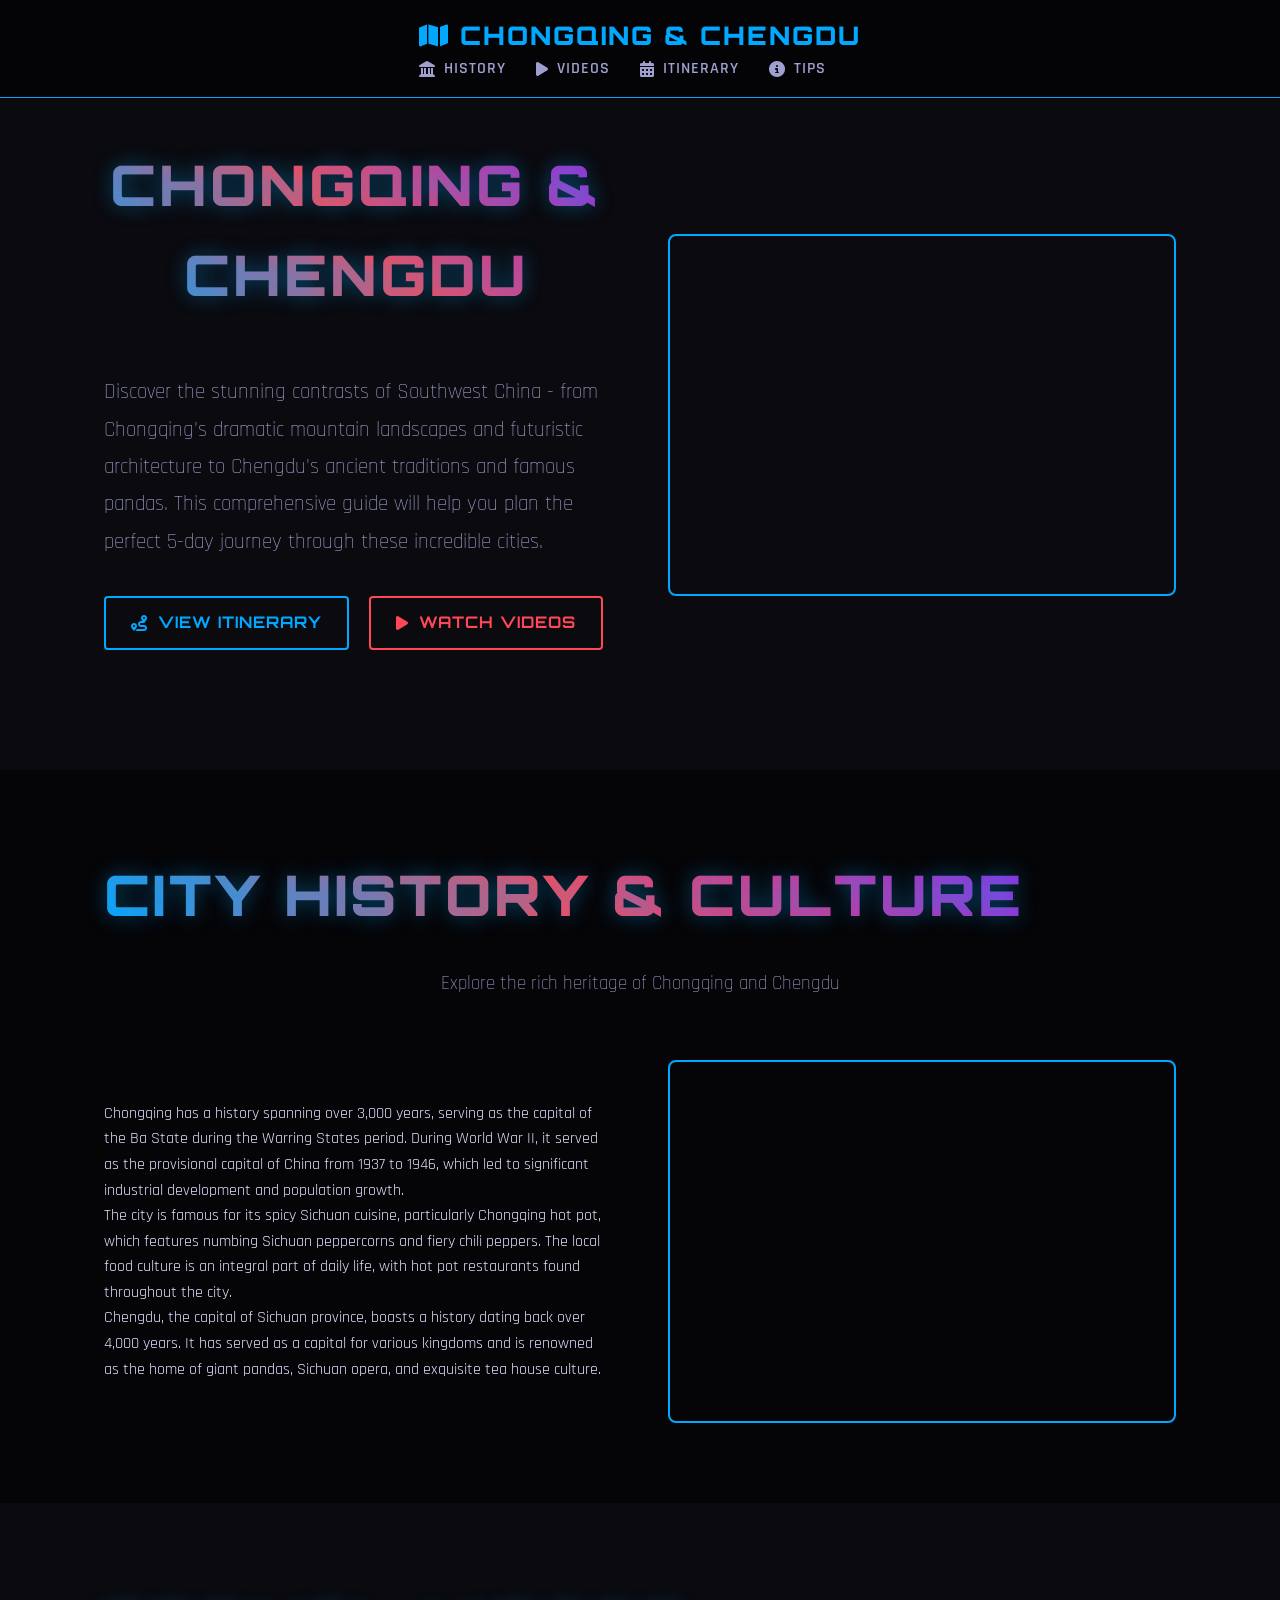
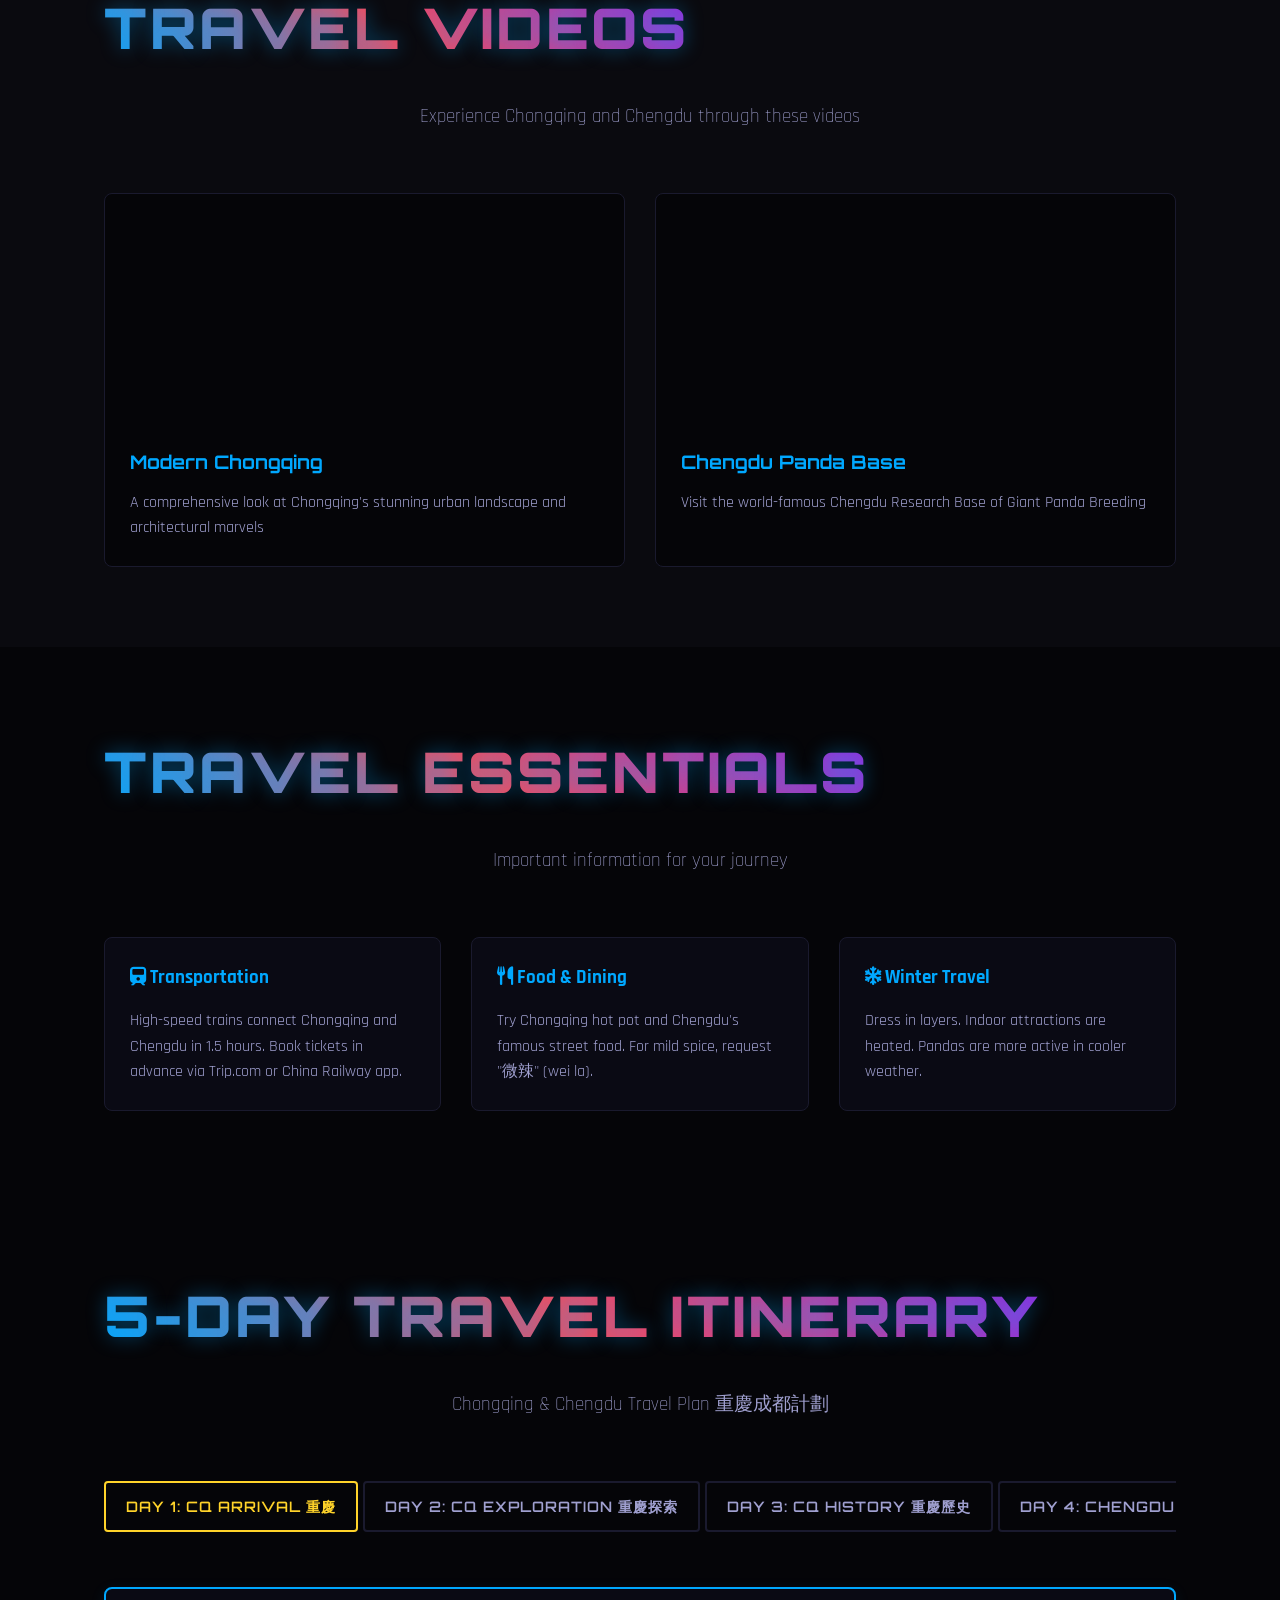
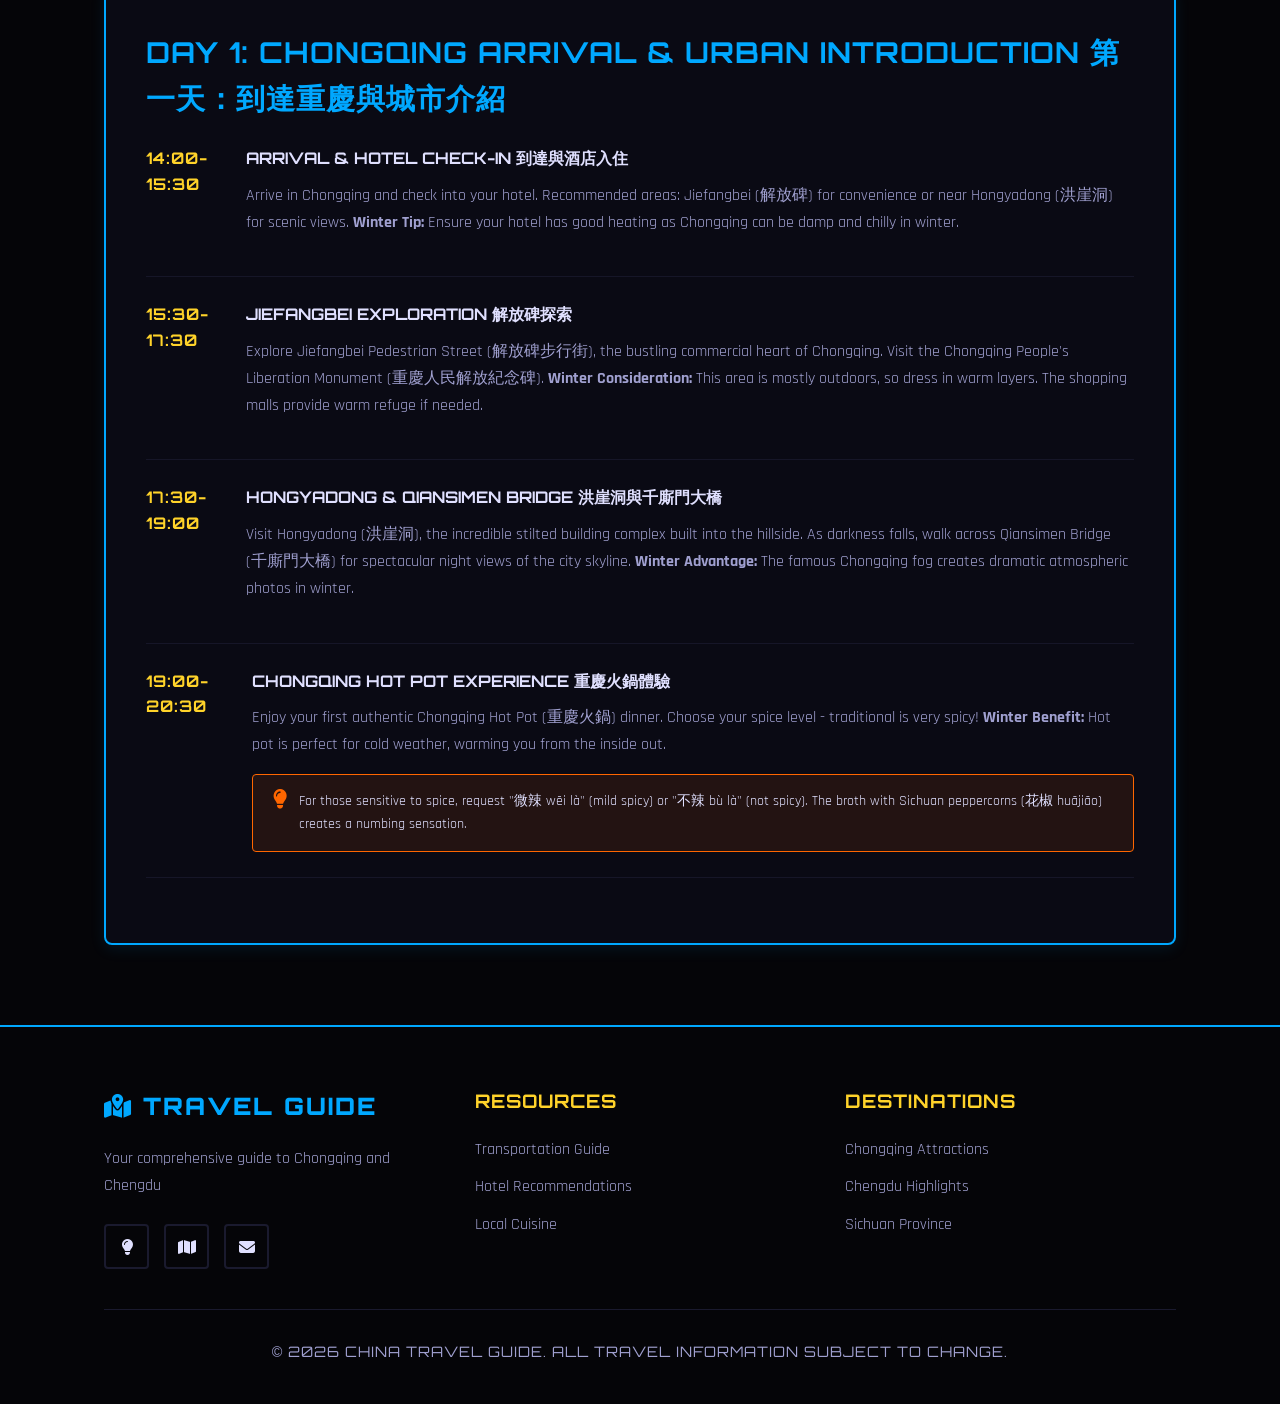
==== commit 2041c86a: "Add files via upload" ====
--- a/Index.html
+++ b/Index.html
@@ -60,16 +60,23 @@
         }
 
         .section-title {
-            font-family: 'Orbitron', sans-serif;
-            font-size: clamp(2rem, 5vw, 3.5rem);
-            font-weight: 900;
-            text-align: center;
-            margin-bottom: 30px;
-            background: linear-gradient(45deg, var(--primary-blue), var(--accent-red));
-            -webkit-background-clip: text;
-            -webkit-text-fill-color: transparent;
-            text-transform: uppercase;
-            letter-spacing: 2px;
+ 	   font-family: 'Orbitron', sans-serif;
+ 	   font-size: clamp(2rem, 5vw, 3.5rem);
+ 	   font-weight: 900;
+ 	   text-align: center;
+ 	   margin-bottom: 30px;
+ 	   background: linear-gradient(45deg, var(--primary-blue), var(--accent-red), var(--accent-purple));
+  	   -webkit-background-clip: text;
+  	   -webkit-text-fill-color: transparent;
+  	   background-clip: text;
+ 	   color: transparent; /* Fallback */
+ 	   text-transform: uppercase;
+  	   letter-spacing: 3px;
+ 	   display: inline-block;
+    
+  	  /* Vibration/Glow Effect */
+  	   animation: titleVibrate 2s ease-in-out infinite alternate;
+  	   text-shadow: 0 0 20px rgba(0, 168, 255, 0.4);
         }
 
         .section-subtitle {
@@ -499,6 +506,21 @@
                 justify-content: center;
             }
         }
+
+	@keyframes titleVibrate {
+    0% {
+        transform: translateX(0) scale(1);
+        text-shadow: 0 0 20px rgba(0, 168, 255, 0.4);
+    }
+    50% {
+        transform: translateX(1px) scale(1.02);
+        text-shadow: 0 0 25px rgba(255, 71, 87, 0.6);
+    }
+    100% {
+        transform: translateX(-1px) scale(1);
+        text-shadow: 0 0 20px rgba(138, 43, 226, 0.4);
+    }
+}
     </style>
 </head>
 <body>
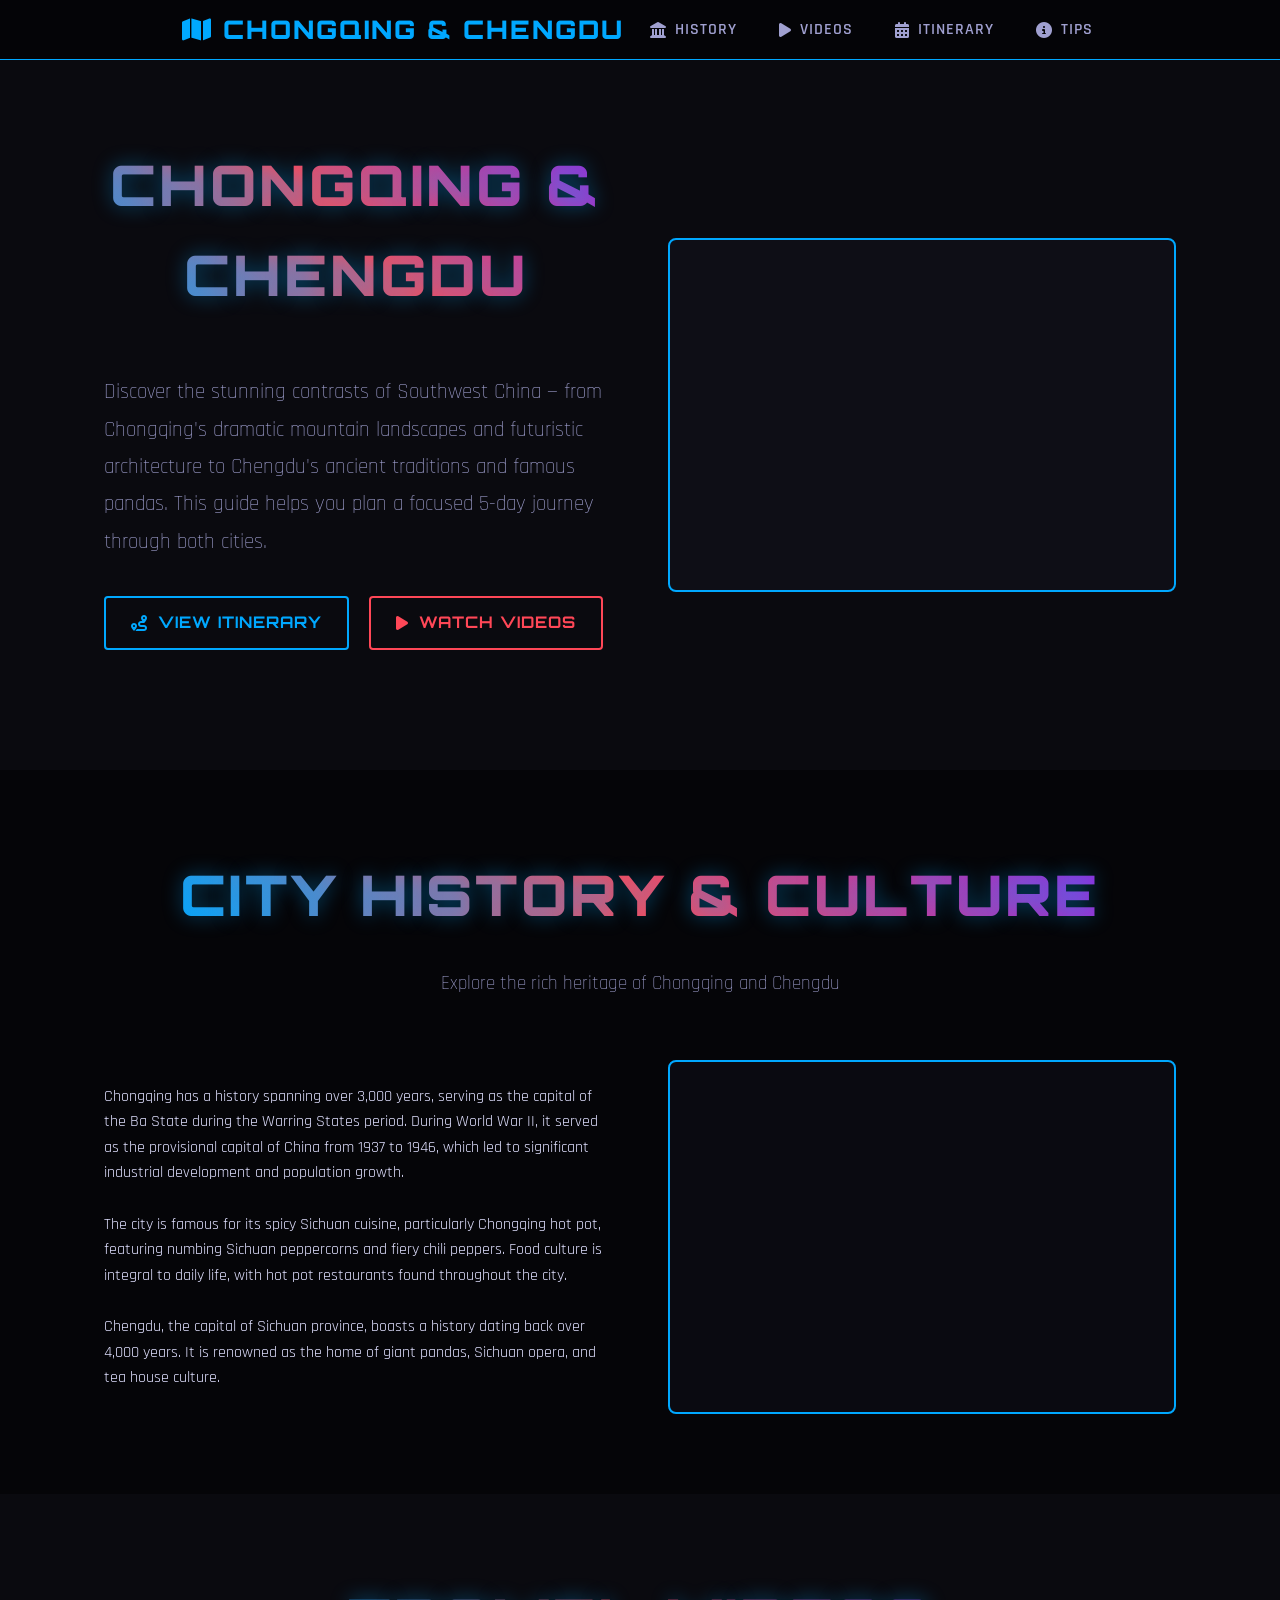
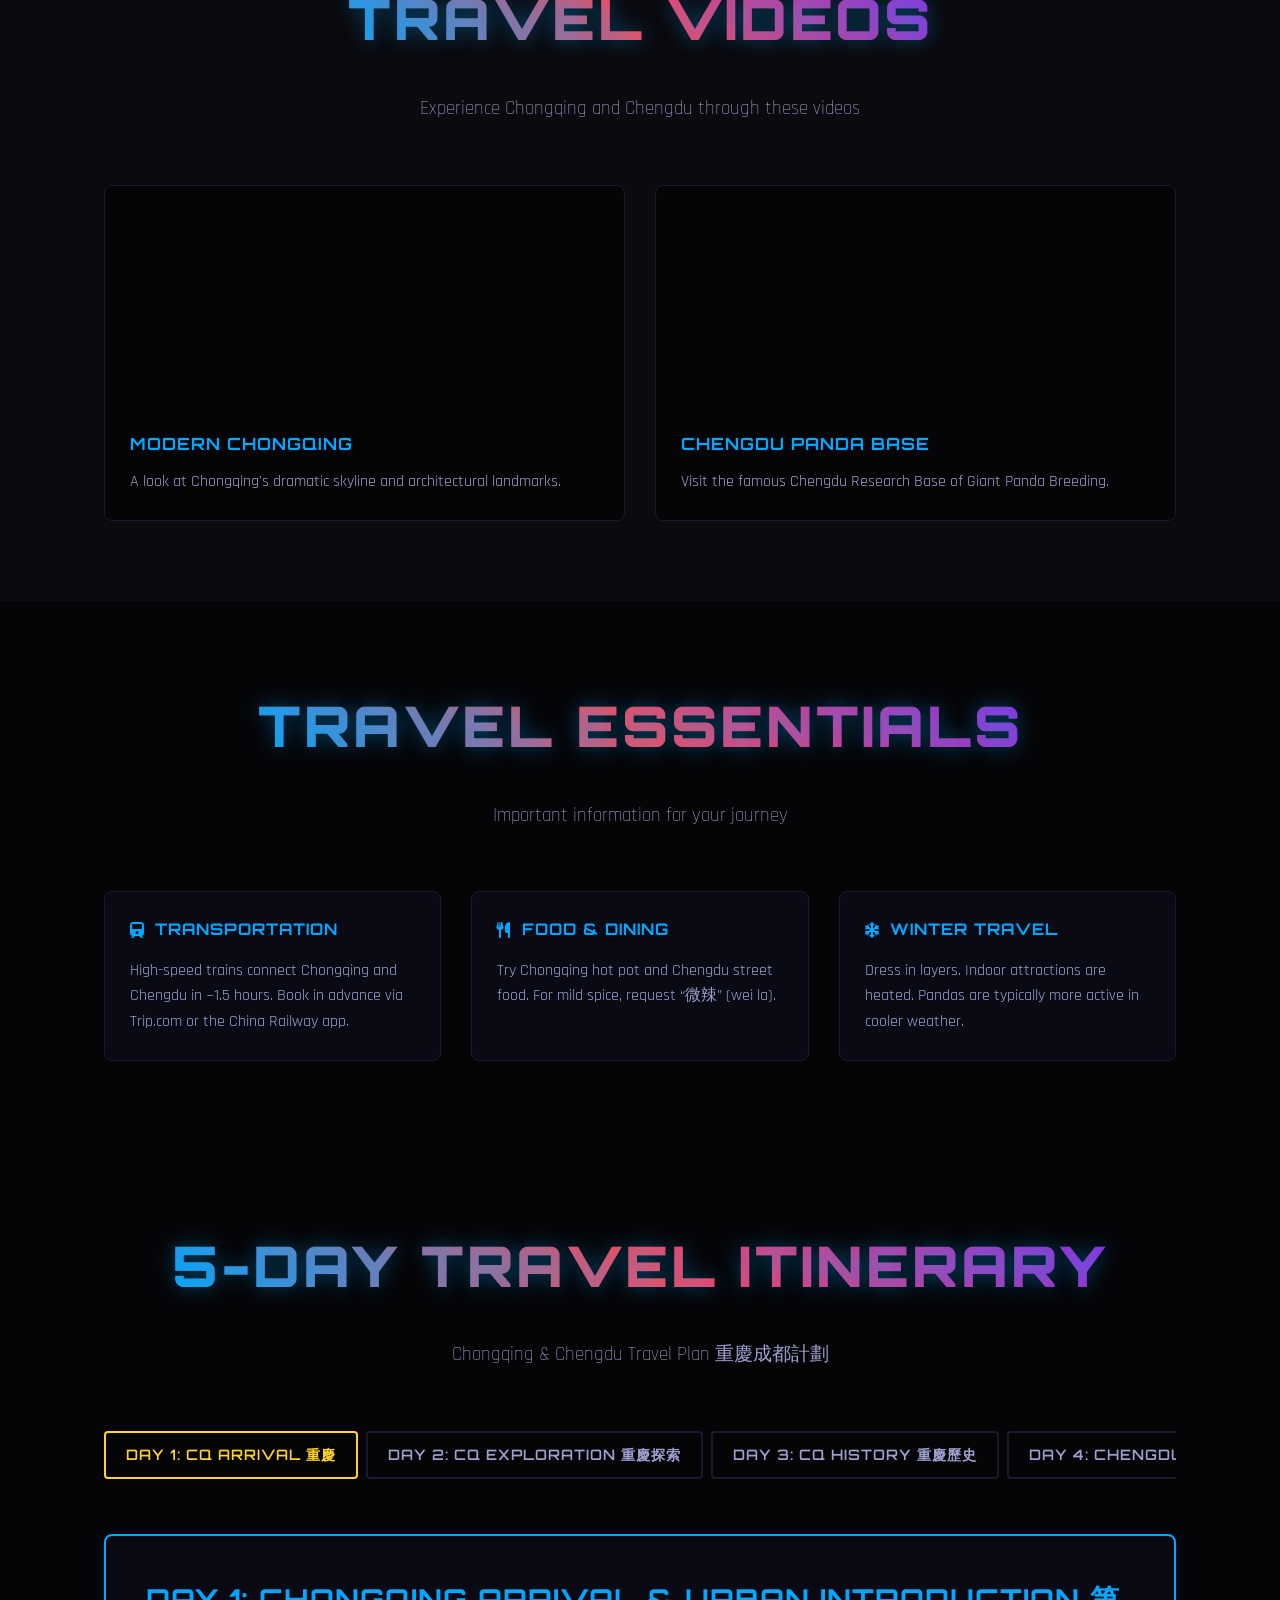
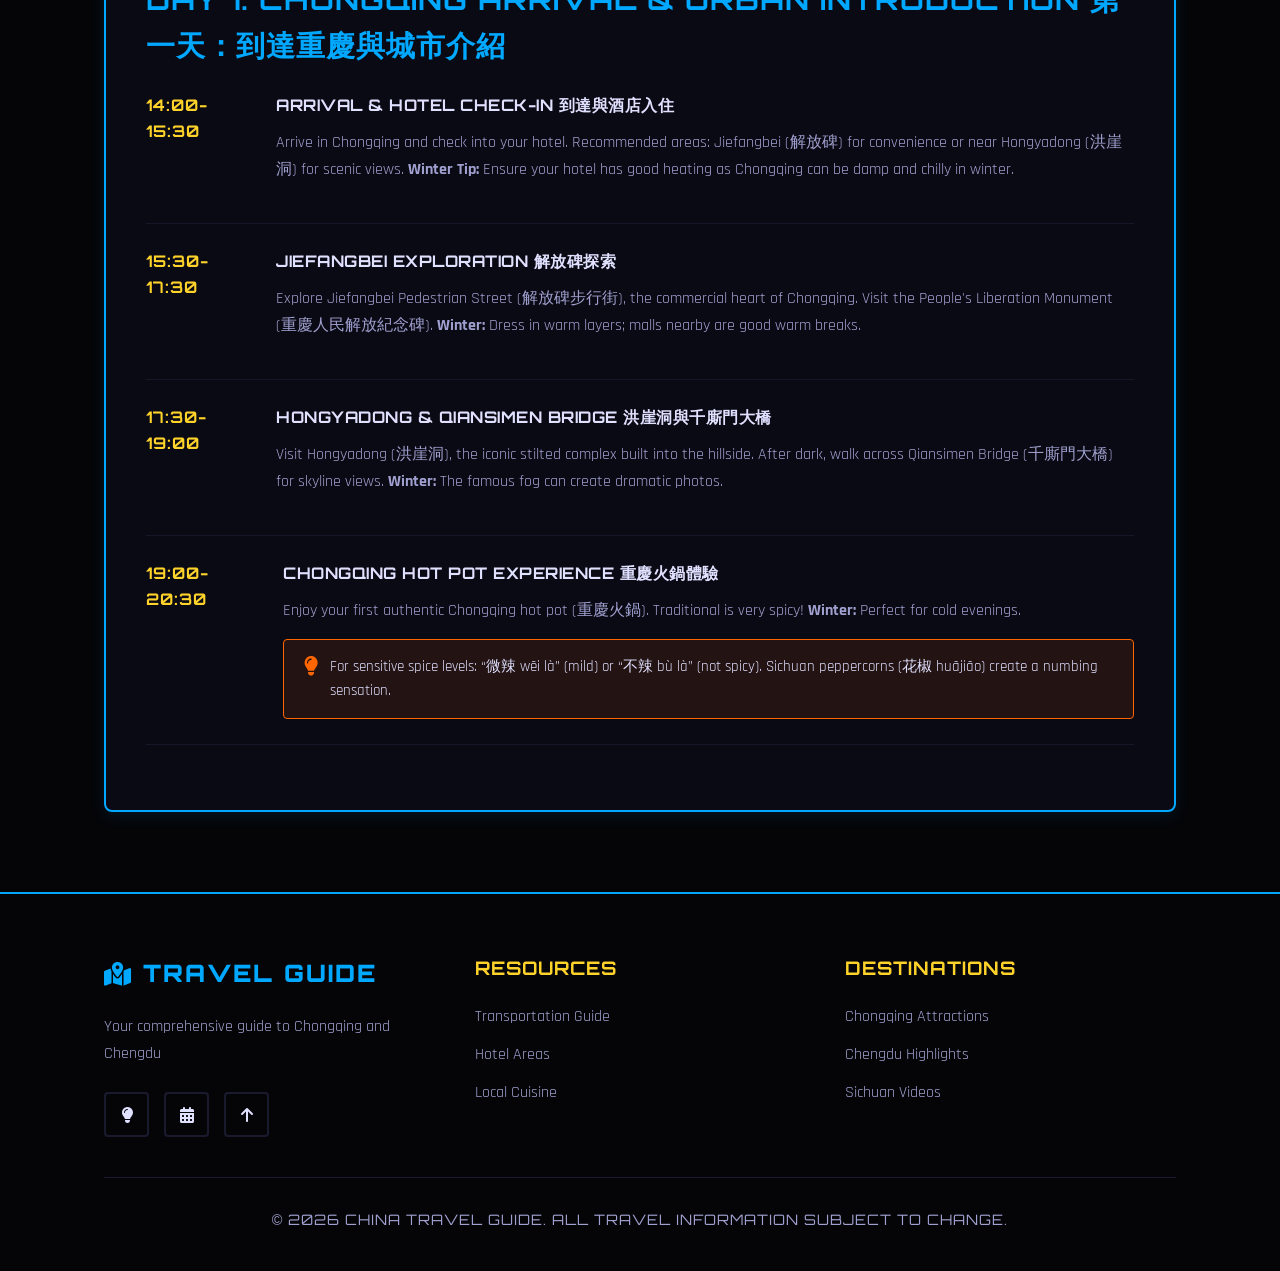
==== commit 44e8209a: "Update Index.html" ====
--- a/Index.html
+++ b/Index.html
@@ -1,1072 +1,1156 @@
-<!DOCTYPE html>
+<!doctype html>
 <html lang="en">
 <head>
-    <link href="https://cdnjs.cloudflare.com/ajax/libs/font-awesome/6.4.0/css/all.min.css" rel="stylesheet"/>
-    <meta charset="utf-8"/>
-    <meta content="width=device-width, initial-scale=1.0" name="viewport"/>
-    <title>Chongqing & Chengdu Travel Guide 2026</title>
-    <link href="https://cdnjs.cloudflare.com/ajax/libs/font-awesome/6.4.0/css/all.min.css" rel="stylesheet"/>
-    <style>
-        /* Modern Travel Theme */
-        @import url('https://fonts.googleapis.com/css2?family=Orbitron:wght@400;700;900&family=Rajdhani:wght@300;400;500;600;700&display=swap');
-
-        :root {
-            --primary-blue: #00a8ff;
-            --accent-red: #ff4757;
-            --accent-yellow: #ffd32a;
-            --accent-purple: #8a2be2;
-            --dark-bg: #0a0a0f;
-            --darker-bg: #050508;
-            --card-bg: #1a1a2e;
-            --text-primary: #e0e0ff;
-            --text-secondary: #a0a0d0;
-            --highlight-orange: #ff6600;
-        }
-
-        /* Base Reset */
-        * {
-            margin: 0;
-            padding: 0;
-            box-sizing: border-box;
-        }
-
-        html {
-            scroll-behavior: smooth;
-        }
-
-        body {
-            font-family: 'Rajdhani', sans-serif;
-            color: var(--text-primary);
-            background: var(--dark-bg);
-            line-height: 1.6;
-            overflow-x: hidden;
-            padding-top: 60px;
-        }
-
-        /* Layout Components */
-        .container {
-            max-width: 1200px;
-            margin: 0 auto;
-            padding: 0 5%;
-        }
-
-        .section {
-            padding: 80px 0;
-            position: relative;
-        }
-
-        .section.dark {
-            background: var(--darker-bg);
-        }
-
-        .section-title {
- 	   font-family: 'Orbitron', sans-serif;
- 	   font-size: clamp(2rem, 5vw, 3.5rem);
- 	   font-weight: 900;
- 	   text-align: center;
- 	   margin-bottom: 30px;
- 	   background: linear-gradient(45deg, var(--primary-blue), var(--accent-red), var(--accent-purple));
-  	   -webkit-background-clip: text;
-  	   -webkit-text-fill-color: transparent;
-  	   background-clip: text;
- 	   color: transparent; /* Fallback */
- 	   text-transform: uppercase;
-  	   letter-spacing: 3px;
- 	   display: inline-block;
-    
-  	  /* Vibration/Glow Effect */
-  	   animation: titleVibrate 2s ease-in-out infinite alternate;
-  	   text-shadow: 0 0 20px rgba(0, 168, 255, 0.4);
-        }
-
-        .section-subtitle {
-            color: var(--text-secondary);
-            text-align: center;
-            margin-bottom: 60px;
-            max-width: 600px;
-            margin-left: auto;
-            margin-right: auto;
-            font-size: 1.2rem;
-            font-weight: 300;
-        }
-
-        /* Navigation */
-        nav {
-            display: flex;
-            justify-content: space-between;
-            align-items: center;
-            padding: 15px 5%;
-            position: fixed;
-            top: 0;
-            left: 0;
-            width: 100%;
-            background: rgba(5, 5, 8, 0.95);
-            backdrop-filter: blur(10px);
-            z-index: 1000;
-            border-bottom: 1px solid var(--primary-blue);
-        }
-
-        .mobile-nav-header {
-            display: flex;
-            align-items: center;
-            gap: 15px;
-        }
-
-        .logo {
-            font-family: 'Orbitron', sans-serif;
-            font-size: clamp(1.1rem, 4vw, 1.6rem);
-            font-weight: 900;
-            color: var(--primary-blue);
-            text-decoration: none;
-            text-transform: uppercase;
-            letter-spacing: 2px;
-            white-space: nowrap;
-            display: flex;
-            align-items: center;
-            gap: 10px;
-        }
-
-        .nav-links {
-            display: flex;
-            gap: 30px;
-            list-style: none;
-        }
-
-        .nav-links a {
-            color: var(--text-secondary);
-            text-decoration: none;
-            font-weight: 600;
-            text-transform: uppercase;
-            letter-spacing: 1px;
-            transition: all 0.3s;
-            display: flex;
-            align-items: center;
-            gap: 8px;
-        }
-
-        .nav-links a:hover {
-            color: var(--primary-blue);
-        }
-
-        .menu-toggle {
-            background: none;
-            border: 2px solid var(--primary-blue);
-            color: var(--primary-blue);
-            font-size: 1.2rem;
-            cursor: pointer;
-            padding: 6px 10px;
-            transition: all 0.3s;
-            z-index: 1001;
-            display: none;
-        }
-
-        /* Hero Section */
-        .hero-content {
-            display: flex;
-            align-items: center;
-            gap: 60px;
-        }
-
-        .hero-text {
-            flex: 1;
-        }
-
-        .hero-subtitle {
-            color: var(--text-secondary);
-            margin: 25px 0 35px;
-            font-size: clamp(1rem, 3vw, 1.3rem);
-            font-weight: 300;
-            line-height: 1.8;
-        }
-
-        .cta-buttons {
-            display: flex;
-            gap: 20px;
-            margin-bottom: 40px;
-        }
-
-        .btn {
-            padding: 12px 25px;
-            border: 2px solid;
-            border-radius: 4px;
-            font-family: 'Orbitron', sans-serif;
-            font-weight: 700;
-            text-decoration: none;
-            display: inline-flex;
-            align-items: center;
-            gap: 10px;
-            transition: all 0.3s;
-            text-transform: uppercase;
-            letter-spacing: 1px;
-            font-size: clamp(0.8rem, 2vw, 1rem);
-        }
-
-        .btn-primary {
-            background: transparent;
-            color: var(--primary-blue);
-            border-color: var(--primary-blue);
-        }
-
-        .btn-primary:hover {
-            background: var(--primary-blue);
-            color: var(--dark-bg);
-        }
-
-        .btn-secondary {
-            color: var(--accent-red);
-            border-color: var(--accent-red);
-            background: transparent;
-        }
-
-        .btn-secondary:hover {
-            background: var(--accent-red);
-            color: var(--dark-bg);
-        }
-
-        .video-container {
-            flex: 1;
-            border-radius: 8px;
-            overflow: hidden;
-            position: relative;
-            border: 2px solid var(--primary-blue);
-        }
-
-        .video-container iframe {
-            width: 100%;
-            height: 350px;
-            border: none;
-        }
-
-        /* Itinerary Styles */
-        .itinerary-tabs {
-            display: flex;
-            gap: 5px;
-            margin-bottom: 40px;
-            overflow-x: auto;
-            justify-content: flex-start;
-            padding-bottom: 15px;
-            scrollbar-width: thin;
-        }
-
-        .tab {
-            padding: 12px 20px;
-            background: transparent;
-            color: var(--text-secondary);
-            border: 2px solid var(--card-bg);
-            font-family: 'Orbitron', sans-serif;
-            font-weight: 600;
-            cursor: pointer;
-            transition: all 0.3s;
-            white-space: nowrap;
-            text-transform: uppercase;
-            letter-spacing: 1px;
-            font-size: 0.9rem;
-            flex-shrink: 0;
-            border-radius: 4px;
-        }
-
-        .tab.active {
-            background: transparent;
-            color: var(--accent-yellow);
-            border-color: var(--accent-yellow);
-        }
-
-		.itinerary-day {
-			background: rgba(26, 26, 46, 0.3);
-			border: 1px solid var(--card-bg);
-			padding: 40px;
-			display: none;
-			position: relative;
-			border-radius: 8px;
-			/* ADD THIS LINE FOR THE BORDER */
-			border: 2px solid var(--primary-blue);
-		}
-
-		/* Optional: Add a subtle box-shadow for better definition */
-		.itinerary-day {
-			box-shadow: 0 4px 15px rgba(0, 168, 255, 0.1);
-		}
-
-        .itinerary-day.active {
-            display: block;
-        }
-
-        .day-title {
-            font-family: 'Orbitron', sans-serif;
-            font-size: 1.8rem;
-            font-weight: 700;
-            color: var(--primary-blue);
-            margin-bottom: 25px;
-            text-transform: uppercase;
-            letter-spacing: 1px;
-        }
-
-        .itinerary-item {
-            display: flex;
-            gap: 20px;
-            margin-bottom: 25px;
-            padding-bottom: 25px;
-            border-bottom: 1px solid rgba(26, 26, 46, 0.8);
-        }
-
-        .item-time {
-            font-family: 'Orbitron', sans-serif;
-            font-weight: 700;
-            color: var(--accent-yellow);
-            min-width: 80px;
-            text-transform: uppercase;
-            letter-spacing: 1px;
-        }
-
-        .item-content h4 {
-            font-family: 'Orbitron', sans-serif;
-            font-weight: 700;
-            margin-bottom: 10px;
-            color: var(--text-primary);
-            text-transform: uppercase;
-        }
-
-        .item-description {
-            color: var(--text-secondary);
-            margin-bottom: 15px;
-            line-height: 1.7;
-        }
-
-        .item-tip {
-            background: rgba(255, 102, 0, 0.1);
-            border: 1px solid var(--highlight-orange);
-            padding: 15px 20px;
-            font-size: 0.9rem;
-            display: flex;
-            gap: 12px;
-            position: relative;
-            border-radius: 4px;
-        }
-
-        .item-tip i {
-            color: var(--highlight-orange);
-            font-size: 1.2rem;
-        }
-
-        /* Footer */
-        footer {
-            background: var(--darker-bg);
-            padding: 60px 0 40px;
-            border-top: 2px solid var(--primary-blue);
-        }
-
-        .footer-content {
-            display: grid;
-            grid-template-columns: repeat(auto-fit, minmax(250px, 1fr));
-            gap: 40px;
-            margin-bottom: 40px;
-        }
-
-        .footer-logo {
-            font-family: 'Orbitron', sans-serif;
-            font-size: 1.5rem;
-            font-weight: 900;
-            margin-bottom: 20px;
-            color: var(--primary-blue);
-            text-transform: uppercase;
-            letter-spacing: 2px;
-        }
-
-        .footer-description {
-            color: var(--text-secondary);
-            margin-bottom: 25px;
-            line-height: 1.7;
-        }
-
-        .social-links {
-            display: flex;
-            gap: 15px;
-        }
-
-        .social-link {
-            color: var(--text-primary);
-            width: 45px;
-            height: 45px;
-            border: 2px solid var(--card-bg);
-            display: flex;
-            align-items: center;
-            justify-content: center;
-            transition: all 0.3s;
-            text-decoration: none;
-            border-radius: 4px;
-        }
-
-        .social-link:hover {
-            border-color: var(--accent-red);
-            color: var(--accent-red);
-        }
-
-        .footer-content h3 {
-            font-family: 'Orbitron', sans-serif;
-            font-weight: 700;
-            margin-bottom: 20px;
-            color: var(--accent-yellow);
-            text-transform: uppercase;
-            letter-spacing: 1px;
-        }
-
-        .footer-links {
-            list-style: none;
-        }
-
-        .footer-links li {
-            margin-bottom: 12px;
-        }
-
-        .footer-links a {
-            color: var(--text-secondary);
-            text-decoration: none;
-            transition: all 0.3s;
-        }
-
-        .footer-links a:hover {
-            color: var(--primary-blue);
-        }
-
-        .copyright {
-            padding-top: 30px;
-            border-top: 1px solid var(--card-bg);
-            text-align: center;
-            color: var(--text-secondary);
-            font-size: 0.9rem;
-            font-family: 'Orbitron', sans-serif;
-            text-transform: uppercase;
-            letter-spacing: 1px;
-        }
-
-        /* Responsive Design */
-        @media (max-width: 768px) {
-            .menu-toggle {
-                display: flex;
-            }
-
-            .nav-links {
-                position: fixed;
-                top: 0;
-                left: 0;
-                width: 100%;
-                height: 100vh;
-                background: rgba(5, 5, 8, 0.98);
-                flex-direction: column;
-                justify-content: center;
-                align-items: center;
-                transform: translateY(-100%);
-                transition: transform 0.4s;
-                backdrop-filter: blur(10px);
-                gap: 25px;
-                z-index: 999;
-            }
-
-            .nav-links.active {
-                transform: translateY(0);
-            }
-
-            .hero-content {
-                flex-direction: column;
-                text-align: center;
-                gap: 40px;
-            }
-
-            .cta-buttons {
-                flex-direction: column;
-                align-items: center;
-            }
-
-            .video-container iframe {
-                height: 280px;
-            }
-
-            .itinerary-item {
-                flex-direction: column;
-                gap: 10px;
-            }
-
-            .itinerary-day {
-                padding: 25px;
-            }
-
-            .footer-content {
-                grid-template-columns: 1fr;
-                gap: 30px;
-            }
-        }
-
-        @media (max-width: 480px) {
-            .itinerary-day {
-                padding: 20px 15px;
-            }
-
-            .btn {
-                width: 100%;
-                justify-content: center;
-            }
-        }
-
-	@keyframes titleVibrate {
-    0% {
-        transform: translateX(0) scale(1);
-        text-shadow: 0 0 20px rgba(0, 168, 255, 0.4);
-    }
-    50% {
-        transform: translateX(1px) scale(1.02);
-        text-shadow: 0 0 25px rgba(255, 71, 87, 0.6);
-    }
-    100% {
-        transform: translateX(-1px) scale(1);
-        text-shadow: 0 0 20px rgba(138, 43, 226, 0.4);
-    }
-}
-    </style>
+  <meta charset="utf-8" />
+  <meta name="viewport" content="width=device-width, initial-scale=1" />
+  <meta name="description" content="A 5-day travel guide for Chongqing and Chengdu with videos, tips, and a day-by-day itinerary." />
+  <title>Chongqing & Chengdu Travel Guide 2026</title>
+
+  <!-- Performance: font preconnects -->
+  <link rel="preconnect" href="https://fonts.googleapis.com">
+  <link rel="preconnect" href="https://fonts.gstatic.com" crossorigin>
+
+  <!-- Fonts -->
+  <link href="https://fonts.googleapis.com/css2?family=Orbitron:wght@400;700;900&family=Rajdhani:wght@300;400;500;600;700&display=swap" rel="stylesheet">
+
+  <!-- Icons (Font Awesome) -->
+  <link href="https://cdnjs.cloudflare.com/ajax/libs/font-awesome/6.4.0/css/all.min.css" rel="stylesheet"/>
+
+  <style>
+    :root{
+      --primary-blue:#00a8ff;
+      --accent-red:#ff4757;
+      --accent-yellow:#ffd32a;
+      --accent-purple:#8a2be2;
+      --dark-bg:#0a0a0f;
+      --darker-bg:#050508;
+      --card-bg:#1a1a2e;
+      --text-primary:#e0e0ff;
+      --text-secondary:#a0a0d0;
+      --highlight-orange:#ff6600;
+
+      --nav-height:60px;
+      --radius:8px;
+      --radius-sm:4px;
+      --border:1px solid var(--card-bg);
+      --focus-ring:0 0 0 3px rgba(0,168,255,.35);
+    }
+
+    /* Base reset */
+    *{ margin:0; padding:0; box-sizing:border-box; }
+    html{ scroll-behavior:smooth; }
+    body{
+      font-family:'Rajdhani',sans-serif;
+      color:var(--text-primary);
+      background:var(--dark-bg);
+      line-height:1.6;
+      overflow-x:hidden;
+      padding-top:var(--nav-height);
+    }
+    body.no-scroll{ overflow:hidden; }
+
+    a{ color:inherit; }
+    a:focus-visible, button:focus-visible{
+      outline:none;
+      box-shadow:var(--focus-ring);
+      border-radius:6px;
+    }
+
+    /* Reduced motion */
+    @media (prefers-reduced-motion: reduce){
+      html{ scroll-behavior:auto; }
+      .section-title{ animation:none !important; }
+      *{ transition:none !important; }
+    }
+
+    /* Skip link */
+    .skip-link{
+      position:absolute;
+      left:-999px;
+      top:12px;
+      z-index:2000;
+      padding:10px 14px;
+      background:var(--darker-bg);
+      color:var(--text-primary);
+      border:2px solid var(--primary-blue);
+      border-radius:8px;
+      text-decoration:none;
+      font-family:'Orbitron',sans-serif;
+      letter-spacing:1px;
+      text-transform:uppercase;
+      font-size:.85rem;
+    }
+    .skip-link:focus{ left:12px; }
+
+    /* Layout */
+    .container{
+      max-width:1200px;
+      margin:0 auto;
+      padding:0 5%;
+    }
+    .section{
+      padding:80px 0;
+      position:relative;
+    }
+    .section.dark{ background:var(--darker-bg); }
+
+    .section-title{
+      font-family:'Orbitron',sans-serif;
+      font-size:clamp(2rem,5vw,3.5rem);
+      font-weight:900;
+      text-align:center;
+      margin-bottom:30px;
+      background:linear-gradient(45deg,var(--primary-blue),var(--accent-red),var(--accent-purple));
+      -webkit-background-clip:text;
+      -webkit-text-fill-color:transparent;
+      background-clip:text;
+      color:transparent;
+      text-transform:uppercase;
+      letter-spacing:3px;
+      display:inline-block;
+      animation:titleVibrate 2s ease-in-out infinite alternate;
+      text-shadow:0 0 20px rgba(0,168,255,.4);
+    }
+    .section-title-wrap{
+      display:flex;
+      justify-content:center;
+    }
+    .section-subtitle{
+      color:var(--text-secondary);
+      text-align:center;
+      margin:0 auto 60px;
+      max-width:650px;
+      font-size:1.2rem;
+      font-weight:300;
+    }
+
+    /* Navigation */
+    nav{
+      position:fixed;
+      top:0; left:0;
+      width:100%;
+      height:var(--nav-height);
+      background:rgba(5,5,8,.95);
+      backdrop-filter:blur(10px);
+      z-index:1000;
+      border-bottom:1px solid var(--primary-blue);
+      display:flex;
+      align-items:center;
+    }
+    .nav-inner{
+      width:100%;
+      display:flex;
+      justify-content:space-between;
+      align-items:center;
+      gap:20px;
+    }
+    .mobile-nav-header{
+      display:flex;
+      align-items:center;
+      gap:15px;
+    }
+    .logo{
+      font-family:'Orbitron',sans-serif;
+      font-size:clamp(1.1rem,4vw,1.6rem);
+      font-weight:900;
+      color:var(--primary-blue);
+      text-decoration:none;
+      text-transform:uppercase;
+      letter-spacing:2px;
+      white-space:nowrap;
+      display:flex;
+      align-items:center;
+      gap:10px;
+    }
+
+    .nav-links{
+      display:flex;
+      gap:30px;
+      list-style:none;
+      align-items:center;
+    }
+    .nav-links a{
+      color:var(--text-secondary);
+      text-decoration:none;
+      font-weight:600;
+      text-transform:uppercase;
+      letter-spacing:1px;
+      transition:all .3s;
+      display:flex;
+      align-items:center;
+      gap:8px;
+      padding:8px 6px;
+      border-radius:8px;
+    }
+    .nav-links a:hover{ color:var(--primary-blue); }
+
+    .menu-toggle{
+      background:none;
+      border:2px solid var(--primary-blue);
+      color:var(--primary-blue);
+      font-size:1.2rem;
+      cursor:pointer;
+      padding:6px 10px;
+      transition:all .3s;
+      display:none;
+      align-items:center;
+      justify-content:center;
+      border-radius:10px;
+    }
+
+    /* Hero */
+    .hero-content{
+      display:flex;
+      align-items:center;
+      gap:60px;
+    }
+    .hero-text{ flex:1; }
+    .hero-subtitle{
+      color:var(--text-secondary);
+      margin:25px 0 35px;
+      font-size:clamp(1rem,3vw,1.3rem);
+      font-weight:300;
+      line-height:1.8;
+    }
+    .cta-buttons{
+      display:flex;
+      gap:20px;
+      margin-bottom:40px;
+      flex-wrap:wrap;
+    }
+    .btn{
+      padding:12px 25px;
+      border:2px solid;
+      border-radius:var(--radius-sm);
+      font-family:'Orbitron',sans-serif;
+      font-weight:700;
+      text-decoration:none;
+      display:inline-flex;
+      align-items:center;
+      gap:10px;
+      transition:all .3s;
+      text-transform:uppercase;
+      letter-spacing:1px;
+      font-size:clamp(.8rem,2vw,1rem);
+    }
+    .btn-primary{
+      background:transparent;
+      color:var(--primary-blue);
+      border-color:var(--primary-blue);
+    }
+    .btn-primary:hover{ background:var(--primary-blue); color:var(--dark-bg); }
+    .btn-secondary{
+      color:var(--accent-red);
+      border-color:var(--accent-red);
+      background:transparent;
+    }
+    .btn-secondary:hover{ background:var(--accent-red); color:var(--dark-bg); }
+
+    .video-container{
+      flex:1;
+      border-radius:var(--radius);
+      overflow:hidden;
+      position:relative;
+      border:2px solid var(--primary-blue);
+      background:rgba(26,26,46,.25);
+    }
+    .video-container iframe{
+      width:100%;
+      height:350px;
+      border:none;
+      display:block;
+    }
+
+    /* Video showcase */
+    .video-grid{
+      display:grid;
+      grid-template-columns:repeat(auto-fit,minmax(300px,1fr));
+      gap:30px;
+    }
+    .video-card{
+      background:var(--darker-bg);
+      border-radius:var(--radius);
+      overflow:hidden;
+      border:var(--border);
+    }
+    .video-card iframe{
+      width:100%;
+      height:220px;
+      border:none;
+      display:block;
+    }
+    .video-card-body{ padding:25px; }
+    .video-card-title{
+      font-family:'Orbitron',sans-serif;
+      margin-bottom:12px;
+      color:var(--primary-blue);
+      text-transform:uppercase;
+      letter-spacing:1px;
+      font-size:1.05rem;
+    }
+    .video-card-text{ color:var(--text-secondary); }
+
+    /* Travel tips */
+    .tips-grid{
+      display:grid;
+      grid-template-columns:repeat(auto-fit,minmax(250px,1fr));
+      gap:30px;
+    }
+    .tip-card{
+      background:rgba(26,26,46,.3);
+      padding:25px;
+      border-radius:var(--radius);
+      border:var(--border);
+    }
+    .tip-card h3{
+      color:var(--primary-blue);
+      margin-bottom:15px;
+      display:flex;
+      align-items:center;
+      gap:10px;
+      font-family:'Orbitron',sans-serif;
+      text-transform:uppercase;
+      letter-spacing:1px;
+      font-size:1rem;
+    }
+    .tip-card p{ color:var(--text-secondary); }
+
+    /* Itinerary */
+    .itinerary-tabs{
+      display:flex;
+      gap:8px;
+      margin-bottom:40px;
+      overflow-x:auto;
+      justify-content:flex-start;
+      padding-bottom:15px;
+      scrollbar-width:thin;
+    }
+    .tab{
+      padding:12px 20px;
+      background:transparent;
+      color:var(--text-secondary);
+      border:2px solid var(--card-bg);
+      font-family:'Orbitron',sans-serif;
+      font-weight:600;
+      cursor:pointer;
+      transition:all .3s;
+      white-space:nowrap;
+      text-transform:uppercase;
+      letter-spacing:1px;
+      font-size:.9rem;
+      flex-shrink:0;
+      border-radius:var(--radius-sm);
+    }
+    .tab[aria-selected="true"]{
+      color:var(--accent-yellow);
+      border-color:var(--accent-yellow);
+    }
+
+    [hidden]{ display:none !important; }
+
+    .itinerary-day{
+      background:rgba(26,26,46,.3);
+      border:2px solid var(--primary-blue);
+      border-radius:var(--radius);
+      padding:40px;
+      box-shadow:0 4px 15px rgba(0,168,255,.1);
+    }
+    .day-title{
+      font-family:'Orbitron',sans-serif;
+      font-size:1.8rem;
+      font-weight:700;
+      color:var(--primary-blue);
+      margin-bottom:25px;
+      text-transform:uppercase;
+      letter-spacing:1px;
+    }
+    .itinerary-item{
+      display:flex;
+      gap:20px;
+      margin-bottom:25px;
+      padding-bottom:25px;
+      border-bottom:1px solid rgba(26,26,46,.8);
+    }
+    .item-time{
+      font-family:'Orbitron',sans-serif;
+      font-weight:700;
+      color:var(--accent-yellow);
+      min-width:110px;
+      text-transform:uppercase;
+      letter-spacing:1px;
+    }
+    .item-content h4{
+      font-family:'Orbitron',sans-serif;
+      font-weight:700;
+      margin-bottom:10px;
+      color:var(--text-primary);
+      text-transform:uppercase;
+      letter-spacing:.5px;
+    }
+    .item-description{
+      color:var(--text-secondary);
+      margin-bottom:15px;
+      line-height:1.7;
+    }
+    .item-tip{
+      background:rgba(255,102,0,.1);
+      border:1px solid var(--highlight-orange);
+      padding:15px 20px;
+      font-size:.95rem;
+      display:flex;
+      gap:12px;
+      border-radius:var(--radius-sm);
+    }
+    .item-tip i{
+      color:var(--highlight-orange);
+      font-size:1.2rem;
+      margin-top:2px;
+    }
+
+    /* Footer */
+    footer{
+      background:var(--darker-bg);
+      padding:60px 0 40px;
+      border-top:2px solid var(--primary-blue);
+    }
+    .footer-content{
+      display:grid;
+      grid-template-columns:repeat(auto-fit,minmax(250px,1fr));
+      gap:40px;
+      margin-bottom:40px;
+    }
+    .footer-logo{
+      font-family:'Orbitron',sans-serif;
+      font-size:1.5rem;
+      font-weight:900;
+      margin-bottom:20px;
+      color:var(--primary-blue);
+      text-transform:uppercase;
+      letter-spacing:2px;
+      display:flex;
+      align-items:center;
+      gap:10px;
+    }
+    .footer-description{
+      color:var(--text-secondary);
+      margin-bottom:25px;
+      line-height:1.7;
+    }
+    .social-links{ display:flex; gap:15px; }
+    .social-link{
+      color:var(--text-primary);
+      width:45px;
+      height:45px;
+      border:2px solid var(--card-bg);
+      display:flex;
+      align-items:center;
+      justify-content:center;
+      transition:all .3s;
+      text-decoration:none;
+      border-radius:var(--radius-sm);
+    }
+    .social-link:hover{
+      border-color:var(--accent-red);
+      color:var(--accent-red);
+    }
+    .footer-content h3{
+      font-family:'Orbitron',sans-serif;
+      font-weight:700;
+      margin-bottom:20px;
+      color:var(--accent-yellow);
+      text-transform:uppercase;
+      letter-spacing:1px;
+    }
+    .footer-links{ list-style:none; }
+    .footer-links li{ margin-bottom:12px; }
+    .footer-links a{
+      color:var(--text-secondary);
+      text-decoration:none;
+      transition:all .3s;
+    }
+    .footer-links a:hover{ color:var(--primary-blue); }
+
+    .copyright{
+      padding-top:30px;
+      border-top:1px solid var(--card-bg);
+      text-align:center;
+      color:var(--text-secondary);
+      font-size:.9rem;
+      font-family:'Orbitron',sans-serif;
+      text-transform:uppercase;
+      letter-spacing:1px;
+    }
+
+    /* Responsive */
+    @media (max-width:768px){
+      .menu-toggle{ display:flex; }
+      .nav-links{
+        position:fixed;
+        top:0; left:0;
+        width:100%;
+        height:100vh;
+        background:rgba(5,5,8,.98);
+        flex-direction:column;
+        justify-content:center;
+        align-items:center;
+        transform:translateY(-110%);
+        transition:transform .4s;
+        backdrop-filter:blur(10px);
+        gap:25px;
+        z-index:999;
+        padding-top:var(--nav-height);
+      }
+      .nav-links.active{ transform:translateY(0); }
+      .hero-content{
+        flex-direction:column;
+        text-align:center;
+        gap:40px;
+      }
+      .cta-buttons{
+        flex-direction:column;
+        align-items:center;
+      }
+      .video-container iframe{ height:280px; }
+      .itinerary-item{
+        flex-direction:column;
+        gap:10px;
+      }
+      .item-time{ min-width:auto; }
+      .itinerary-day{ padding:25px; }
+      .footer-content{ grid-template-columns:1fr; gap:30px; }
+    }
+
+    @media (max-width:480px){
+      .itinerary-day{ padding:20px 15px; }
+      .btn{ width:100%; justify-content:center; }
+    }
+
+    @keyframes titleVibrate{
+      0%{ transform:translateX(0) scale(1); text-shadow:0 0 20px rgba(0,168,255,.4); }
+      50%{ transform:translateX(1px) scale(1.02); text-shadow:0 0 25px rgba(255,71,87,.6); }
+      100%{ transform:translateX(-1px) scale(1); text-shadow:0 0 20px rgba(138,43,226,.4); }
+    }
+  </style>
 </head>
+
 <body>
-    <!-- Navigation -->
-    <nav>
-        <div class="container">
-            <div class="mobile-nav-header">
-                <button class="menu-toggle" id="menuToggle" aria-label="Toggle menu">
-                    <i class="fas fa-bars" id="menuIcon"></i>
-                </button>
-                <a href="#" class="logo">
-                    <i class="fas fa-map"></i> CHONGQING & CHENGDU
-                </a>
-            </div>
-            <ul class="nav-links" id="navLinks">
-                <li><a href="#history"><i class="fas fa-landmark"></i><span>History</span></a></li>
-                <li><a href="#videos"><i class="fas fa-play"></i><span>Videos</span></a></li>
-                <li><a href="#itinerary"><i class="fas fa-calendar-alt"></i><span>Itinerary</span></a></li>
-                <li><a href="#travel-tips"><i class="fas fa-info-circle"></i><span>Tips</span></a></li>
-            </ul>
-        </div>
-    </nav>
-
-    <!-- Hero Section -->
-    <section class="section">
-        <div class="container">
-            <div class="hero-content">
-                <div class="hero-text">
-                    <h1 class="section-title">CHONGQING & CHENGDU</h1>
-                    <p class="hero-subtitle">
-                        Discover the stunning contrasts of Southwest China - from Chongqing's dramatic mountain landscapes 
-                        and futuristic architecture to Chengdu's ancient traditions and famous pandas. This comprehensive 
-                        guide will help you plan the perfect 5-day journey through these incredible cities.
-                    </p>
-                    <div class="cta-buttons">
-                        <a class="btn btn-primary" href="#itinerary">
-                            <i class="fas fa-route"></i> VIEW ITINERARY
-                        </a>
-                        <a class="btn btn-secondary" href="#videos">
-                            <i class="fas fa-play"></i> WATCH VIDEOS
-                        </a>
-                    </div>
-                </div>
-                <div class="video-container">
-                    <iframe allowfullscreen src="https://www.youtube.com/embed/IdTMDpizis8" loading="lazy"></iframe>
-                </div>
-            </div>
-        </div>
+  <a class="skip-link" href="#main">Skip to content</a>
+
+  <!-- Navigation -->
+  <nav aria-label="Primary">
+    <div class="container">
+      <div class="nav-inner">
+        <div class="mobile-nav-header">
+          <button class="menu-toggle" id="menuToggle" aria-label="Toggle menu" aria-controls="navLinks" aria-expanded="false">
+            <i class="fas fa-bars" id="menuIcon" aria-hidden="true"></i>
+          </button>
+          <a href="#top" class="logo">
+            <i class="fas fa-map" aria-hidden="true"></i> CHONGQING &amp; CHENGDU
+          </a>
+        </div>
+
+        <ul class="nav-links" id="navLinks">
+          <li><a href="#history"><i class="fas fa-landmark" aria-hidden="true"></i><span>History</span></a></li>
+          <li><a href="#videos"><i class="fas fa-play" aria-hidden="true"></i><span>Videos</span></a></li>
+          <li><a href="#itinerary"><i class="fas fa-calendar-alt" aria-hidden="true"></i><span>Itinerary</span></a></li>
+          <li><a href="#travel-tips"><i class="fas fa-info-circle" aria-hidden="true"></i><span>Tips</span></a></li>
+        </ul>
+      </div>
+    </div>
+  </nav>
+
+  <main id="main">
+    <!-- Hero -->
+    <section class="section" id="top">
+      <div class="container">
+        <div class="hero-content">
+          <div class="hero-text">
+            <div class="section-title-wrap">
+              <h1 class="section-title">CHONGQING &amp; CHENGDU</h1>
+            </div>
+            <p class="hero-subtitle">
+              Discover the stunning contrasts of Southwest China — from Chongqing's dramatic mountain landscapes
+              and futuristic architecture to Chengdu's ancient traditions and famous pandas. This guide helps you
+              plan a focused 5-day journey through both cities.
+            </p>
+            <div class="cta-buttons">
+              <a class="btn btn-primary" href="#itinerary"><i class="fas fa-route" aria-hidden="true"></i> VIEW ITINERARY</a>
+              <a class="btn btn-secondary" href="#videos"><i class="fas fa-play" aria-hidden="true"></i> WATCH VIDEOS</a>
+            </div>
+          </div>
+
+          <div class="video-container">
+            <iframe
+              title="Chongqing and Chengdu overview video"
+              src="https://www.youtube.com/embed/IdTMDpizis8"
+              loading="lazy"
+              allowfullscreen
+              referrerpolicy="strict-origin-when-cross-origin"></iframe>
+          </div>
+        </div>
+      </div>
     </section>
 
-    <!-- History Section -->
+    <!-- History -->
     <section class="section dark" id="history">
-        <div class="container">
-            <h2 class="section-title">CITY HISTORY & CULTURE</h2>
-            <p class="section-subtitle">Explore the rich heritage of Chongqing and Chengdu</p>
-            <div class="hero-content">
-                <div class="hero-text">
-                    <p>Chongqing has a history spanning over 3,000 years, serving as the capital of the Ba State 
-                    during the Warring States period. During World War II, it served as the provisional capital 
-                    of China from 1937 to 1946, which led to significant industrial development and population growth.</p>
-                    
-                    <p>The city is famous for its spicy Sichuan cuisine, particularly Chongqing hot pot, which 
-                    features numbing Sichuan peppercorns and fiery chili peppers. The local food culture is 
-                    an integral part of daily life, with hot pot restaurants found throughout the city.</p>
-                    
-                    <p>Chengdu, the capital of Sichuan province, boasts a history dating back over 4,000 years. 
-                    It has served as a capital for various kingdoms and is renowned as the home of giant pandas, 
-                    Sichuan opera, and exquisite tea house culture.</p>
-                </div>
-                <div class="video-container">
-                    <iframe allowfullscreen src="https://www.youtube.com/embed/0kfhyOKM888" loading="lazy"></iframe>
-                </div>
-            </div>
-        </div>
+      <div class="container">
+        <div class="section-title-wrap">
+          <h2 class="section-title">CITY HISTORY &amp; CULTURE</h2>
+        </div>
+        <p class="section-subtitle">Explore the rich heritage of Chongqing and Chengdu</p>
+
+        <div class="hero-content">
+          <div class="hero-text">
+            <p>
+              Chongqing has a history spanning over 3,000 years, serving as the capital of the Ba State
+              during the Warring States period. During World War II, it served as the provisional capital
+              of China from 1937 to 1946, which led to significant industrial development and population growth.
+            </p>
+            <br />
+            <p>
+              The city is famous for its spicy Sichuan cuisine, particularly Chongqing hot pot, featuring
+              numbing Sichuan peppercorns and fiery chili peppers. Food culture is integral to daily life,
+              with hot pot restaurants found throughout the city.
+            </p>
+            <br />
+            <p>
+              Chengdu, the capital of Sichuan province, boasts a history dating back over 4,000 years.
+              It is renowned as the home of giant pandas, Sichuan opera, and tea house culture.
+            </p>
+          </div>
+
+          <div class="video-container">
+            <iframe
+              title="History and culture video"
+              src="https://www.youtube.com/embed/0kfhyOKM888"
+              loading="lazy"
+              allowfullscreen
+              referrerpolicy="strict-origin-when-cross-origin"></iframe>
+          </div>
+        </div>
+      </div>
     </section>
 
-    <!-- Video Showcase -->
+    <!-- Videos -->
     <section class="section" id="videos">
-        <div class="container">
-            <h2 class="section-title">TRAVEL VIDEOS</h2>
-            <p class="section-subtitle">Experience Chongqing and Chengdu through these videos</p>
-            <div class="video-grid" style="display: grid; grid-template-columns: repeat(auto-fit, minmax(300px, 1fr)); gap: 30px;">
-                <div class="video-card" style="background: var(--darker-bg); border-radius: 8px; overflow: hidden; border: 1px solid var(--card-bg);">
-                    <iframe allowfullscreen src="https://www.youtube.com/embed/QtIlD6uxwwk" loading="lazy" style="width: 100%; height: 220px; border: none;"></iframe>
-                    <div style="padding: 25px;">
-                        <h3 style="font-family: 'Orbitron', sans-serif; margin-bottom: 12px; color: var(--primary-blue);">Modern Chongqing</h3>
-                        <p style="color: var(--text-secondary);">A comprehensive look at Chongqing's stunning urban landscape and architectural marvels</p>
-                    </div>
-                </div>
-                <div class="video-card" style="background: var(--darker-bg); border-radius: 8px; overflow: hidden; border: 1px solid var(--card-bg);">
-                    <iframe allowfullscreen src="https://www.youtube.com/embed/vNR9QjmhH00" loading="lazy" style="width: 100%; height: 220px; border: none;"></iframe>
-                    <div style="padding: 25px;">
-                        <h3 style="font-family: 'Orbitron', sans-serif; margin-bottom: 12px; color: var(--primary-blue);">Chengdu Panda Base</h3>
-                        <p style="color: var(--text-secondary);">Visit the world-famous Chengdu Research Base of Giant Panda Breeding</p>
-                    </div>
-                </div>
-            </div>
-        </div>
+      <div class="container">
+        <div class="section-title-wrap">
+          <h2 class="section-title">TRAVEL VIDEOS</h2>
+        </div>
+        <p class="section-subtitle">Experience Chongqing and Chengdu through these videos</p>
+
+        <div class="video-grid">
+          <article class="video-card">
+            <iframe
+              title="Modern Chongqing video"
+              src="https://www.youtube.com/embed/QtIlD6uxwwk"
+              loading="lazy"
+              allowfullscreen
+              referrerpolicy="strict-origin-when-cross-origin"></iframe>
+            <div class="video-card-body">
+              <h3 class="video-card-title">Modern Chongqing</h3>
+              <p class="video-card-text">A look at Chongqing's dramatic skyline and architectural landmarks.</p>
+            </div>
+          </article>
+
+          <article class="video-card">
+            <iframe
+              title="Chengdu Panda Base video"
+              src="https://www.youtube.com/embed/vNR9QjmhH00"
+              loading="lazy"
+              allowfullscreen
+              referrerpolicy="strict-origin-when-cross-origin"></iframe>
+            <div class="video-card-body">
+              <h3 class="video-card-title">Chengdu Panda Base</h3>
+              <p class="video-card-text">Visit the famous Chengdu Research Base of Giant Panda Breeding.</p>
+            </div>
+          </article>
+        </div>
+      </div>
     </section>
 
-    <!-- Travel Tips Section -->
+    <!-- Tips -->
     <section class="section dark" id="travel-tips">
-        <div class="container">
-            <h2 class="section-title">TRAVEL ESSENTIALS</h2>
-            <p class="section-subtitle">Important information for your journey</p>
-            <div style="display: grid; grid-template-columns: repeat(auto-fit, minmax(250px, 1fr)); gap: 30px;">
-                <div style="background: rgba(26, 26, 46, 0.3); padding: 25px; border-radius: 8px; border: 1px solid var(--card-bg);">
-                    <h3 style="color: var(--primary-blue); margin-bottom: 15px;"><i class="fas fa-train"></i> Transportation</h3>
-                    <p style="color: var(--text-secondary);">High-speed trains connect Chongqing and Chengdu in 1.5 hours. Book tickets in advance via Trip.com or China Railway app.</p>
-                </div>
-                <div style="background: rgba(26, 26, 46, 0.3); padding: 25px; border-radius: 8px; border: 1px solid var(--card-bg);">
-                    <h3 style="color: var(--primary-blue); margin-bottom: 15px;"><i class="fas fa-utensils"></i> Food & Dining</h3>
-                    <p style="color: var(--text-secondary);">Try Chongqing hot pot and Chengdu's famous street food. For mild spice, request "微辣" (wei la).</p>
-                </div>
-                <div style="background: rgba(26, 26, 46, 0.3); padding: 25px; border-radius: 8px; border: 1px solid var(--card-bg);">
-                    <h3 style="color: var(--primary-blue); margin-bottom: 15px;"><i class="fas fa-snowflake"></i> Winter Travel</h3>
-                    <p style="color: var(--text-secondary);">Dress in layers. Indoor attractions are heated. Pandas are more active in cooler weather.</p>
-                </div>
-            </div>
-        </div>
+      <div class="container">
+        <div class="section-title-wrap">
+          <h2 class="section-title">TRAVEL ESSENTIALS</h2>
+        </div>
+        <p class="section-subtitle">Important information for your journey</p>
+
+        <div class="tips-grid">
+          <div class="tip-card">
+            <h3><i class="fas fa-train" aria-hidden="true"></i> Transportation</h3>
+            <p>High-speed trains connect Chongqing and Chengdu in ~1.5 hours. Book in advance via Trip.com or the China Railway app.</p>
+          </div>
+
+          <div class="tip-card">
+            <h3><i class="fas fa-utensils" aria-hidden="true"></i> Food &amp; Dining</h3>
+            <p>Try Chongqing hot pot and Chengdu street food. For mild spice, request “微辣” (wei la).</p>
+          </div>
+
+          <div class="tip-card">
+            <h3><i class="fas fa-snowflake" aria-hidden="true"></i> Winter Travel</h3>
+            <p>Dress in layers. Indoor attractions are heated. Pandas are typically more active in cooler weather.</p>
+          </div>
+        </div>
+      </div>
     </section>
 
-    <!-- Itinerary Section (Keep your existing itinerary content here) -->
+    <!-- Itinerary -->
     <section class="section dark" id="itinerary">
-        <div class="container">
-            <h2 class="section-title">5-DAY TRAVEL ITINERARY</h2>
-            <p class="section-subtitle">Chongqing & Chengdu Travel Plan 重慶成都計劃</p>
-            <div class="itinerary-tabs">
-                <div class="tab active" data-day="day1">Day 1: CQ Arrival 重慶</div>
-                <div class="tab" data-day="day2">Day 2: CQ Exploration 重慶探索</div>
-                <div class="tab" data-day="day3">Day 3: CQ History 重慶歷史</div>
-                <div class="tab" data-day="day4">Day 4: Chengdu Transfer 成都轉移</div>
-                <div class="tab" data-day="day5">Day 5: Chengdu Pandas 成都熊貓</div>
-            </div>
-
-            <!-- Day 1 Content -->
-            <div class="active itinerary-day" id="day1">
-                <h3 class="day-title">Day 1: Chongqing Arrival & Urban Introduction 第一天：到達重慶與城市介紹</h3>
-                <div class="itinerary-item">
-                    <div class="item-time">14:00-15:30</div>
-                    <div class="item-content">
-                        <h4>Arrival & Hotel Check-in 到達與酒店入住</h4>
-                        <p class="item-description">
-                            Arrive in Chongqing and check into your hotel. Recommended areas: Jiefangbei (解放碑) for convenience or near Hongyadong (洪崖洞) for scenic views. 
-                            <strong>Winter Tip:</strong> Ensure your hotel has good heating as Chongqing can be damp and chilly in winter.
-                        </p>
-                    </div>
-                </div>
-                <div class="itinerary-item">
-                    <div class="item-time">15:30-17:30</div>
-                    <div class="item-content">
-                        <h4>Jiefangbei Exploration 解放碑探索</h4>
-                        <p class="item-description">
-                            Explore Jiefangbei Pedestrian Street (解放碑步行街), the bustling commercial heart of Chongqing. Visit the Chongqing People's Liberation Monument (重慶人民解放紀念碑). 
-                            <strong>Winter Consideration:</strong> This area is mostly outdoors, so dress in warm layers. The shopping malls provide warm refuge if needed.
-                        </p>
-                    </div>
-                </div>
-                <div class="itinerary-item">
-                    <div class="item-time">17:30-19:00</div>
-                    <div class="item-content">
-                        <h4>Hongyadong & Qiansimen Bridge 洪崖洞與千廝門大橋</h4>
-                        <p class="item-description">
-                            Visit Hongyadong (洪崖洞), the incredible stilted building complex built into the hillside. As darkness falls, walk across Qiansimen Bridge (千廝門大橋) for spectacular night views of the city skyline.
-                            <strong>Winter Advantage:</strong> The famous Chongqing fog creates dramatic atmospheric photos in winter.
-                        </p>
-                    </div>
-                </div>
-                <div class="itinerary-item">
-                    <div class="item-time">19:00-20:30</div>
-                    <div class="item-content">
-                        <h4>Chongqing Hot Pot Experience 重慶火鍋體驗</h4>
-                        <p class="item-description">
-                            Enjoy your first authentic Chongqing Hot Pot (重慶火鍋) dinner. Choose your spice level - traditional is very spicy! 
-                            <strong>Winter Benefit:</strong> Hot pot is perfect for cold weather, warming you from the inside out.
-                        </p>
-                        <div class="item-tip">
-                            <i class="fas fa-lightbulb"></i>
-                            <span>For those sensitive to spice, request "微辣 wēi là" (mild spicy) or "不辣 bù là" (not spicy). The broth with Sichuan peppercorns (花椒 huājiāo) creates a numbing sensation.</span>
-                        </div>
-                    </div>
-                </div>
-            </div>
-
-            <!-- Day 2 Content -->
-            <div class="itinerary-day" id="day2">
-                <h3 class="day-title">Day 2: Chongqing Urban Exploration 第二天：重慶城市探索</h3>
-                <div class="itinerary-item">
-                    <div class="item-time">09:00-11:30</div>
-                    <div class="item-content">
-                        <h4>Ciqikou Ancient Town 磁器口古鎮</h4>
-                        <p class="item-description">
-                            Visit Ciqikou Ancient Town (磁器口古鎮), perched on the hillside along the Jialing River (嘉陵江). Wander the narrow streets, browse traditional crafts, and sample local snacks. 
-                            <strong>Winter Planning:</strong> Mornings are less crowded. Many shops provide indoor seating with heating.
-                        </p>
-                    </div>
-                </div>
-                <div class="itinerary-item">
-                    <div class="item-time">11:30-13:00</div>
-                    <div class="item-content">
-                        <h4>Lunch & Travel to Liziba 午餐與前往李子壩</h4>
-                        <p class="item-description">
-                            Enjoy lunch at a local restaurant near Ciqikou. Then take public transportation to Liziba Station (李子壩站).
-                        </p>
-                    </div>
-                </div>
-                <div class="itinerary-item">
-                    <div class="item-time">13:00-14:30</div>
-                    <div class="item-content">
-                        <h4>Liziba Monorail Experience 李子壩單軌體驗</h4>
-                        <p class="item-description">
-                            Witness the famous Light Rail Line 2 (輕軌2號線) passing through a residential building at Liziba Station. Use the designated viewing platform for photos.
-                            <strong>Winter Advantage:</strong> The monorail provides sheltered transportation between locations.
-                        </p>
-                    </div>
-                </div>
-                <div class="itinerary-item">
-                    <div class="item-time">14:30-16:30</div>
-                    <div class="item-content">
-                        <h4>E'ling Park & City Views 鵝嶺公園與城市景觀</h4>
-                        <p class="item-description">
-                            Visit E'ling Park (鵝嶺公園) for the classic panoramic view where the Jialing River (嘉陵江) meets the Yangtze River (長江). The viewing platform offers the iconic Chongqing photo opportunity.
-                            <strong>Winter Consideration:</strong> The park is exposed, so wear warm clothing. On clear winter days, visibility can be excellent.
-                        </p>
-                    </div>
-                </div>
-                <div class="itinerary-item">
-                    <div class="item-time">16:30-18:00</div>
-                    <div class="item-content">
-                        <h4>Guotai Art Center & Linjiangmen 國泰藝術中心與臨江門</h4>
-                        <p class="item-description">
-                            Visit the Guotai Art Center (國泰藝術中心) to see its unique sparkling facade, then explore the food stalls at Linjiangmen (臨江門).
-                        </p>
-                    </div>
-                </div>
-                <div class="itinerary-item">
-                    <div class="item-time">18:00-20:00</div>
-                    <div class="item-content">
-                        <h4>Dinner & Evening 晚餐與夜晚活動</h4>
-                        <p class="item-description">
-                            Try a different style of hot pot or sample other Chongqing specialties like grilled fish (烤魚 kǎo yú) or local noodles (小麵 xiǎo miàn).
-                        </p>
-                    </div>
-                </div>
-            </div>
-
-            <!-- Day 3 Content -->
-            <div class="itinerary-day" id="day3">
-                <h3 class="day-title">Day 3: Chongqing History & Transfer to Chengdu 第三天：重慶歷史與轉移到成都</h3>
-                <div class="itinerary-item">
-                    <div class="item-time">09:00-11:30</div>
-                    <div class="item-content">
-                        <h4>Historical Museums 歷史博物館</h4>
-                        <p class="item-description">
-                            Visit the Chongqing Flying Tigers Museum (重慶飛虎隊博物館) and Stilwell Museum (史迪威博物館) to learn about Chongqing's crucial role in WWII as China's provisional capital and the cooperation between Chinese and American forces.
-                            <strong>Winter Advantage:</strong> These indoor activities provide a warm cultural experience.
-                        </p>
-                    </div>
-                </div>
-                <div class="itinerary-item">
-                    <div class="item-time">11:30-13:00</div>
-                    <div class="item-content">
-                        <h4>Alternative: Sichuan Fine Arts Institute 替代方案：四川美術學院</h4>
-                        <p class="item-description">
-                            For a different experience, visit the Sichuan Fine Arts Institute (四川美術學院) to see the incredible graffiti and street art that covers the area.
-                        </p>
-                    </div>
-                </div>
-                <div class="itinerary-item">
-                    <div class="item-time">13:00-14:00</div>
-                    <div class="item-content">
-                        <h4>Final Chongqing Lunch 最後的重慶午餐</h4>
-                        <p class="item-description">
-                            Enjoy a last Chongqing meal - perhaps Dan Dan Noodles (擔擔麵 dàn dàn miàn) or Chongqing Xiao Mian (重慶小麵).
-                        </p>
-                    </div>
-                </div>
-                <div class="itinerary-item">
-                    <div class="item-time">14:00-15:30</div>
-                    <div class="item-content">
-                        <h4>Travel to Railway Station 前往火車站</h4>
-                        <p class="item-description">
-                            Check out of your hotel and travel to Chongqing West Station (重慶西站) or Shapingba Station (沙坪壩站) for your high-speed train to Chengdu.
-                        </p>
-                    </div>
-                </div>
-                <div class="itinerary-item">
-                    <div class="item-time">16:00-17:30</div>
-                    <div class="item-content">
-                        <h4>High-Speed Train to Chengdu 高鐵前往成都</h4>
-                        <p class="item-description">
-                            Take the high-speed train from Chongqing to Chengdu (approximately 1.5 hours). 
-                            <strong>Winter Tip:</strong> Trains are climate-controlled and comfortable regardless of outside weather.
-                        </p>
-                        <div class="item-tip">
-                            <i class="fas fa-lightbulb"></i>
-                            <span>Book train tickets in advance via Trip.com or the China Railway app, especially during holiday periods. 提前通過Trip.com或中國鐵路應用程序預訂火車票</span>
-                        </div>
-                    </div>
-                </div>
-                <div class="itinerary-item">
-                    <div class="item-time">17:30-19:00</div>
-                    <div class="item-content">
-                        <h4>Chengdu Hotel Check-in 成都酒店入住</h4>
-                        <p class="item-description">
-                            Arrive at Chengdu East Station (成都東站), transfer to your hotel, and check in. Recommended areas: near Jinli/Wuhou Temple (錦里/武侯祠) for cultural access or Chunxi Road (春熙路) for shopping convenience.
-                        </p>
-                    </div>
-                </div>
-                <div class="itinerary-item">
-                    <div class="item-time">19:00-20:30</div>
-                    <div class="item-content">
-                        <h4>First Chengdu Dinner 首次成都晚餐</h4>
-                        <p class="item-description">
-                            Experience Chengdu's famous food culture with Chuan Chuan Xiang (串串香) or visit a local restaurant for Sichuan classics.
-                            <strong>Winter Benefit:</strong> Chengdu's spicy cuisine is perfect for cold weather.
-                        </p>
-                    </div>
-                </div>
-            </div>
-
-            <!-- Day 4 Content -->
-            <div class="itinerary-day" id="day4">
-                <h3 class="day-title">Day 4: Chengdu Pandas & Ancient Culture 第四天：成都熊貓與古代文化</h3>
-                <div class="itinerary-item">
-                    <div class="item-time">07:30-08:30</div>
-                    <div class="item-content">
-                        <h4>Early Start for Panda Base 早起前往熊貓基地</h4>
-                        <p class="item-description">
-                            Have an early breakfast and travel to the Chengdu Research Base of Giant Panda Breeding (成都大熊貓繁育研究基地). 
-                            <strong>Critical Timing:</strong> Pandas are most active in the morning, especially during feeding time (8:30-10:00).
-                        </p>
-                    </div>
-                </div>
-                <div class="itinerary-item">
-                    <div class="item-time">08:30-12:00</div>
-                    <div class="item-content">
-                        <h4>Chengdu Panda Base Visit 成都熊貓基地參觀</h4>
-                        <p class="item-description">
-                            Spend 3-4 hours observing giant pandas (大熊貓) and red pandas (小熊貓). Visit the nursery if there are cubs. The pandas are more active in cooler weather, making winter an excellent time for observation.
-                            <strong>Winter Advantage:</strong> Pandas tend to be more active in cooler temperatures than in summer heat.
-                        </p>
-                        <div class="item-tip">
-                            <i class="fas fa-lightbulb"></i>
-                            <span>Purchase tickets online in advance to avoid queues. The base is large with considerable walking, so wear comfortable shoes. 提前在線購票避免排隊</span>
-                        </div>
-                    </div>
-                </div>
-                <div class="itinerary-item">
-                    <div class="item-time">12:00-13:30</div>
-                    <div class="item-content">
-                        <h4>Lunch Near Panda Base 熊貓基地附近午餐</h4>
-                        <p class="item-description">
-                            Have lunch at one of the restaurants near the Panda Base before heading back to the city center.
-                        </p>
-                    </div>
-                </div>
-                <div class="itinerary-item">
-                    <div class="item-time">13:30-15:30</div>
-                    <div class="item-content">
-                        <h4>Wuhou Shrine Museum 武侯祠博物館</h4>
-                        <p class="item-description">
-                            Visit Wuhou Shrine (武侯祠), a temple complex dedicated to Zhuge Liang (諸葛亮) and heroes of the Three Kingdoms period (三國時期). The indoor exhibits provide a warm cultural experience.
-                        </p>
-                    </div>
-                </div>
-                <div class="itinerary-item">
-                    <div class="item-time">15:30-18:30</div>
-                    <div class="item-content">
-                        <h4>Jinli Ancient Street 錦里古街</h4>
-                        <p class="item-description">
-                            Explore Jinli Ancient Street (錦里古街) adjacent to Wuhou Shrine. This bustling pedestrian street is perfect for trying multiple Chengdu snacks in one place and shopping for souvenirs.
-                            <strong>Winter Planning:</strong> Many food stalls and tea houses provide indoor seating with heating.
-                        </p>
-                    </div>
-                </div>
-                <div class="itinerary-item">
-                    <div class="item-time">18:30-20:00</div>
-                    <div class="item-content">
-                        <h4>Dinner at Jinli or Nearby 錦里或附近晚餐</h4>
-                        <p class="item-description">
-                            Enjoy dinner at Jinli Ancient Street or a nearby restaurant. Sample local specialties like Zhong Dumplings (鐘水餃), Dan Dan Noodles (擔擔麵), or Chengdu-style barbecue (成都燒烤).
-                        </p>
-                    </div>
-                </div>
-            </div>
-
-            <!-- Day 5 Content -->
-            <div class="itinerary-day" id="day5">
-                <h3 class="day-title">Day 5: Chengdu Culture & Departure 第五天：成都文化與離開</h3>
-                <div class="itinerary-item">
-                    <div class="item-time">09:00-11:00</div>
-                    <div class="item-content">
-                        <h4>Chengdu Museum 成都博物館</h4>
-                        <p class="item-description">
-                            Visit the Chengdu Museum (成都博物館) (free entry, requires advance booking) or Sichuan Museum (四川博物院) to deepen your understanding of the region's history and culture.
-                            <strong>Winter Advantage:</strong> Indoor museum visit provides a comfortable cultural experience regardless of weather.
-                        </p>
-                    </div>
-                </div>
-                <div class="itinerary-item">
-                    <div class="item-time">11:00-13:00</div>
-                    <div class="item-content">
-                        <h4>People's Park & Heming Tea House 人民公園與鶴鳴茶社</h4>
-                        <p class="item-description">
-                            Stroll through People's Park (人民公園) to experience local Chengdu life. Visit the historic Heming Tea House (鶴鳴茶社) to drink tea, play mahjong (麻將), and potentially experience traditional ear cleaning (掏耳朵).
-                            <strong>Winter Consideration:</strong> The tea house is partially open-air but provides heaters and warm spaces.
-                        </p>
-                    </div>
-                </div>
-                <div class="itinerary-item">
-                    <div class="item-time">13:00-14:30</div>
-                    <div class="item-content">
-                        <h4>Lunch in People's Park Area 人民公園區域午餐</h4>
-                        <p class="item-description">
-                            Enjoy lunch at one of the restaurants near People's Park before your final Chengdu explorations.
-                        </p>
-                    </div>
-                </div>
-                <div class="itinerary-item">
-                    <div class="item-time">14:30-16:30</div>
-                    <div class="item-content">
-                        <h4>Kuanzhai Alley Exploration 寬窄巷子探索</h4>
-                        <p class="item-description">
-                            Visit Kuanzhai Alley (寬窄巷子), a restored Qing-dynasty area with wide, narrow, and well alleys. Explore the shops, cafes, and courtyards.
-                        </p>
-                    </div>
-                </div>
-                <div class="itinerary-item">
-                    <div class="item-time">16:30-18:00</div>
-                    <div class="item-content">
-                        <h4>Final Shopping & Packing 最後購物與打包</h4>
-                        <p class="item-description">
-                            Last-minute souvenir shopping and return to your hotel to pack for departure.
-                        </p>
-                    </div>
-                </div>
-                <div class="itinerary-item">
-                    <div class="item-time">18:00-20:00</div>
-                    <div class="item-content">
-                        <h4>Farewell Sichuan Opera Dinner 告別川劇晚餐</h4>
-                        <p class="item-description">
-                            Enjoy a farewell dinner with a Sichuan Opera (川劇) performance. The Shufeng Yayun Teahouse (蜀風雅韻茶館) in Culture Park offers classic shows featuring face-changing (變臉), fire-spitting (噴火), and puppet acts (木偶戲).
-                            <strong>Winter Advantage:</strong> Indoor cultural performance provides an entertaining evening regardless of weather.
-                        </p>
-                        <div class="item-tip">
-                            <i class="fas fa-lightbulb"></i>
-                            <span>Book opera tickets in advance. You can choose dinner shows or performance-only options. 提前預訂歌劇票</span>
-                        </div>
-                    </div>
-                </div>
-                <div class="itinerary-item">
-                    <div class="item-time">20:00+</div>
-                    <div class="item-content">
-                        <h4>Airport Transfer or Extended Stay 機場轉移或延長停留</h4>
-                        <p class="item-description">
-                            Transfer to Chengdu Shuangliu International Airport (成都雙流國際機場) for your departure flight, or extend your stay to explore more of Sichuan province.
-                        </p>
-                    </div>
-                </div>
-            </div>
-        </div>
+      <div class="container">
+        <div class="section-title-wrap">
+          <h2 class="section-title">5-DAY TRAVEL ITINERARY</h2>
+        </div>
+        <p class="section-subtitle">Chongqing &amp; Chengdu Travel Plan 重慶成都計劃</p>
+
+        <div class="itinerary-tabs" role="tablist" aria-label="Itinerary days">
+          <button class="tab" type="button" role="tab" id="tab-day1" aria-controls="day1" aria-selected="true">Day 1: CQ Arrival 重慶</button>
+          <button class="tab" type="button" role="tab" id="tab-day2" aria-controls="day2" aria-selected="false">Day 2: CQ Exploration 重慶探索</button>
+          <button class="tab" type="button" role="tab" id="tab-day3" aria-controls="day3" aria-selected="false">Day 3: CQ History 重慶歷史</button>
+          <button class="tab" type="button" role="tab" id="tab-day4" aria-controls="day4" aria-selected="false">Day 4: Chengdu Transfer 成都轉移</button>
+          <button class="tab" type="button" role="tab" id="tab-day5" aria-controls="day5" aria-selected="false">Day 5: Chengdu Pandas 成都熊貓</button>
+        </div>
+
+        <!-- Day 1 -->
+        <section class="itinerary-day" id="day1" role="tabpanel" aria-labelledby="tab-day1">
+          <h3 class="day-title">Day 1: Chongqing Arrival &amp; Urban Introduction 第一天：到達重慶與城市介紹</h3>
+
+          <div class="itinerary-item">
+            <div class="item-time">14:00-15:30</div>
+            <div class="item-content">
+              <h4>Arrival &amp; Hotel Check-in 到達與酒店入住</h4>
+              <p class="item-description">
+                Arrive in Chongqing and check into your hotel. Recommended areas: Jiefangbei (解放碑) for convenience or near Hongyadong (洪崖洞) for scenic views.
+                <strong>Winter Tip:</strong> Ensure your hotel has good heating as Chongqing can be damp and chilly in winter.
+              </p>
+            </div>
+          </div>
+
+          <div class="itinerary-item">
+            <div class="item-time">15:30-17:30</div>
+            <div class="item-content">
+              <h4>Jiefangbei Exploration 解放碑探索</h4>
+              <p class="item-description">
+                Explore Jiefangbei Pedestrian Street (解放碑步行街), the commercial heart of Chongqing. Visit the People's Liberation Monument (重慶人民解放紀念碑).
+                <strong>Winter:</strong> Dress in warm layers; malls nearby are good warm breaks.
+              </p>
+            </div>
+          </div>
+
+          <div class="itinerary-item">
+            <div class="item-time">17:30-19:00</div>
+            <div class="item-content">
+              <h4>Hongyadong &amp; Qiansimen Bridge 洪崖洞與千廝門大橋</h4>
+              <p class="item-description">
+                Visit Hongyadong (洪崖洞), the iconic stilted complex built into the hillside. After dark, walk across Qiansimen Bridge (千廝門大橋) for skyline views.
+                <strong>Winter:</strong> The famous fog can create dramatic photos.
+              </p>
+            </div>
+          </div>
+
+          <div class="itinerary-item">
+            <div class="item-time">19:00-20:30</div>
+            <div class="item-content">
+              <h4>Chongqing Hot Pot Experience 重慶火鍋體驗</h4>
+              <p class="item-description">
+                Enjoy your first authentic Chongqing hot pot (重慶火鍋). Traditional is very spicy!
+                <strong>Winter:</strong> Perfect for cold evenings.
+              </p>
+              <div class="item-tip">
+                <i class="fas fa-lightbulb" aria-hidden="true"></i>
+                <span>For sensitive spice levels: “微辣 wēi là” (mild) or “不辣 bù là” (not spicy). Sichuan peppercorns (花椒 huājiāo) create a numbing sensation.</span>
+              </div>
+            </div>
+          </div>
+        </section>
+
+        <!-- Day 2 -->
+        <section class="itinerary-day" id="day2" role="tabpanel" aria-labelledby="tab-day2" hidden>
+          <h3 class="day-title">Day 2: Chongqing Urban Exploration 第二天：重慶城市探索</h3>
+
+          <div class="itinerary-item">
+            <div class="item-time">09:00-11:30</div>
+            <div class="item-content">
+              <h4>Ciqikou Ancient Town 磁器口古鎮</h4>
+              <p class="item-description">
+                Visit Ciqikou (磁器口古鎮) along the Jialing River (嘉陵江). Wander narrow streets, browse crafts, and sample snacks.
+                <strong>Winter:</strong> Early mornings are calmer; many shops offer warm indoor seating.
+              </p>
+            </div>
+          </div>
+
+          <div class="itinerary-item">
+            <div class="item-time">11:30-13:00</div>
+            <div class="item-content">
+              <h4>Lunch &amp; Travel to Liziba 午餐與前往李子壩</h4>
+              <p class="item-description">Lunch nearby, then take transit to Liziba Station (李子壩站).</p>
+            </div>
+          </div>
+
+          <div class="itinerary-item">
+            <div class="item-time">13:00-14:30</div>
+            <div class="item-content">
+              <h4>Liziba Monorail Experience 李子壩單軌體驗</h4>
+              <p class="item-description">
+                See Line 2 (輕軌2號線) pass through a residential building. Use the viewing platform for photos.
+                <strong>Winter:</strong> The monorail is sheltered between stops.
+              </p>
+            </div>
+          </div>
+
+          <div class="itinerary-item">
+            <div class="item-time">14:30-16:30</div>
+            <div class="item-content">
+              <h4>E'ling Park &amp; City Views 鵝嶺公園與城市景觀</h4>
+              <p class="item-description">
+                Visit E'ling Park (鵝嶺公園) for classic panoramas where the Jialing (嘉陵江) meets the Yangtze (長江).
+                <strong>Winter:</strong> Exposed viewpoints — bring a warm outer layer; clear days can be excellent.
+              </p>
+            </div>
+          </div>
+
+          <div class="itinerary-item">
+            <div class="item-time">16:30-18:00</div>
+            <div class="item-content">
+              <h4>Guotai Art Center &amp; Linjiangmen 國泰藝術中心與臨江門</h4>
+              <p class="item-description">
+                Stop by Guotai Art Center (國泰藝術中心) for its facade, then explore food stalls at Linjiangmen (臨江門).
+              </p>
+            </div>
+          </div>
+
+          <div class="itinerary-item">
+            <div class="item-time">18:00-20:00</div>
+            <div class="item-content">
+              <h4>Dinner &amp; Evening 晚餐與夜晚活動</h4>
+              <p class="item-description">
+                Try another hot pot style, grilled fish (烤魚 kǎo yú), or local noodles (小麵 xiǎo miàn).
+              </p>
+            </div>
+          </div>
+        </section>
+
+        <!-- Day 3 -->
+        <section class="itinerary-day" id="day3" role="tabpanel" aria-labelledby="tab-day3" hidden>
+          <h3 class="day-title">Day 3: Chongqing History &amp; Transfer to Chengdu 第三天：重慶歷史與轉移到成都</h3>
+
+          <div class="itinerary-item">
+            <div class="item-time">09:00-11:30</div>
+            <div class="item-content">
+              <h4>Historical Museums 歷史博物館</h4>
+              <p class="item-description">
+                Visit the Chongqing Flying Tigers Museum (重慶飛虎隊博物館) and Stilwell Museum (史迪威博物館) to learn about WWII-era Chongqing.
+                <strong>Winter:</strong> Comfortable indoor culture.
+              </p>
+            </div>
+          </div>
+
+          <div class="itinerary-item">
+            <div class="item-time">11:30-13:00</div>
+            <div class="item-content">
+              <h4>Alternative: Sichuan Fine Arts Institute 替代方案：四川美術學院</h4>
+              <p class="item-description">Visit the Sichuan Fine Arts Institute (四川美術學院) area for murals and street art.</p>
+            </div>
+          </div>
+
+          <div class="itinerary-item">
+            <div class="item-time">13:00-14:00</div>
+            <div class="item-content">
+              <h4>Final Chongqing Lunch 最後的重慶午餐</h4>
+              <p class="item-description">Last meal ideas: Dan Dan Noodles (擔擔麵) or Chongqing Xiao Mian (重慶小麵).</p>
+            </div>
+          </div>
+
+          <div class="itinerary-item">
+            <div class="item-time">14:00-15:30</div>
+            <div class="item-content">
+              <h4>Travel to Railway Station 前往火車站</h4>
+              <p class="item-description">Check out and travel to Chongqing West (重慶西站) or Shapingba (沙坪壩站) for the high-speed train.</p>
+            </div>
+          </div>
+
+          <div class="itinerary-item">
+            <div class="item-time">16:00-17:30</div>
+            <div class="item-content">
+              <h4>High-Speed Train to Chengdu 高鐵前往成都</h4>
+              <p class="item-description">
+                Take the high-speed train (~1.5 hours).
+                <strong>Winter:</strong> Climate-controlled and comfortable.
+              </p>
+              <div class="item-tip">
+                <i class="fas fa-lightbulb" aria-hidden="true"></i>
+                <span>Book in advance via Trip.com or China Railway app. 提前通過Trip.com或中國鐵路應用程序預訂火車票</span>
+              </div>
+            </div>
+          </div>
+
+          <div class="itinerary-item">
+            <div class="item-time">17:30-19:00</div>
+            <div class="item-content">
+              <h4>Chengdu Hotel Check-in 成都酒店入住</h4>
+              <p class="item-description">
+                Arrive at Chengdu East (成都東站), transfer to your hotel. Areas: near Jinli/Wuhou Temple (錦里/武侯祠) or Chunxi Road (春熙路).
+              </p>
+            </div>
+          </div>
+
+          <div class="itinerary-item">
+            <div class="item-time">19:00-20:30</div>
+            <div class="item-content">
+              <h4>First Chengdu Dinner 首次成都晚餐</h4>
+              <p class="item-description">Try Chuan Chuan Xiang (串串香) or Sichuan classics for your first night.</p>
+            </div>
+          </div>
+        </section>
+
+        <!-- Day 4 -->
+        <section class="itinerary-day" id="day4" role="tabpanel" aria-labelledby="tab-day4" hidden>
+          <h3 class="day-title">Day 4: Chengdu Pandas &amp; Ancient Culture 第四天：成都熊貓與古代文化</h3>
+
+          <div class="itinerary-item">
+            <div class="item-time">07:30-08:30</div>
+            <div class="item-content">
+              <h4>Early Start for Panda Base 早起前往熊貓基地</h4>
+              <p class="item-description">
+                Early breakfast, then head to Chengdu Research Base of Giant Panda Breeding (成都大熊貓繁育研究基地).
+                <strong>Timing:</strong> Most active 8:30–10:00.
+              </p>
+            </div>
+          </div>
+
+          <div class="itinerary-item">
+            <div class="item-time">08:30-12:00</div>
+            <div class="item-content">
+              <h4>Chengdu Panda Base Visit 成都熊貓基地參觀</h4>
+              <p class="item-description">
+                Spend 3–4 hours with giant pandas (大熊貓) and red pandas (小熊貓). Winter is often great for activity levels.
+              </p>
+              <div class="item-tip">
+                <i class="fas fa-lightbulb" aria-hidden="true"></i>
+                <span>Buy tickets online to avoid queues; wear comfortable shoes — lots of walking. 提前在線購票避免排隊</span>
+              </div>
+            </div>
+          </div>
+
+          <div class="itinerary-item">
+            <div class="item-time">12:00-13:30</div>
+            <div class="item-content">
+              <h4>Lunch Near Panda Base 熊貓基地附近午餐</h4>
+              <p class="item-description">Lunch nearby, then head back toward the city center.</p>
+            </div>
+          </div>
+
+          <div class="itinerary-item">
+            <div class="item-time">13:30-15:30</div>
+            <div class="item-content">
+              <h4>Wuhou Shrine Museum 武侯祠博物館</h4>
+              <p class="item-description">
+                Visit Wuhou Shrine (武侯祠), dedicated to Zhuge Liang (諸葛亮) and Three Kingdoms (三國) history.
+              </p>
+            </div>
+          </div>
+
+          <div class="itinerary-item">
+            <div class="item-time">15:30-18:30</div>
+            <div class="item-content">
+              <h4>Jinli Ancient Street 錦里古街</h4>
+              <p class="item-description">
+                Explore Jinli (錦里古街) for snacks and shopping. Many tea houses provide indoor seating in winter.
+              </p>
+            </div>
+          </div>
+
+          <div class="itinerary-item">
+            <div class="item-time">18:30-20:00</div>
+            <div class="item-content">
+              <h4>Dinner at Jinli or Nearby 錦里或附近晚餐</h4>
+              <p class="item-description">
+                Dinner ideas: Zhong Dumplings (鐘水餃), Dan Dan Noodles (擔擔麵), or Chengdu barbecue (成都燒烤).
+              </p>
+            </div>
+          </div>
+        </section>
+
+        <!-- Day 5 -->
+        <section class="itinerary-day" id="day5" role="tabpanel" aria-labelledby="tab-day5" hidden>
+          <h3 class="day-title">Day 5: Chengdu Culture &amp; Departure 第五天：成都文化與離開</h3>
+
+          <div class="itinerary-item">
+            <div class="item-time">09:00-11:00</div>
+            <div class="item-content">
+              <h4>Chengdu Museum 成都博物館</h4>
+              <p class="item-description">
+                Visit Chengdu Museum (成都博物館) (free entry, may require booking) or Sichuan Museum (四川博物院).
+              </p>
+            </div>
+          </div>
+
+          <div class="itinerary-item">
+            <div class="item-time">11:00-13:00</div>
+            <div class="item-content">
+              <h4>People's Park &amp; Heming Tea House 人民公園與鶴鳴茶社</h4>
+              <p class="item-description">
+                Stroll People's Park (人民公園) and visit Heming Tea House (鶴鳴茶社) for tea, mahjong, and local vibes.
+              </p>
+            </div>
+          </div>
+
+          <div class="itinerary-item">
+            <div class="item-time">13:00-14:30</div>
+            <div class="item-content">
+              <h4>Lunch in People's Park Area 人民公園區域午餐</h4>
+              <p class="item-description">Lunch nearby, then continue exploring.</p>
+            </div>
+          </div>
+
+          <div class="itinerary-item">
+            <div class="item-time">14:30-16:30</div>
+            <div class="item-content">
+              <h4>Kuanzhai Alley Exploration 寬窄巷子探索</h4>
+              <p class="item-description">Visit Kuanzhai Alley (寬窄巷子) for restored Qing-era lanes, shops, and courtyards.</p>
+            </div>
+          </div>
+
+          <div class="itinerary-item">
+            <div class="item-time">16:30-18:00</div>
+            <div class="item-content">
+              <h4>Final Shopping &amp; Packing 最後購物與打包</h4>
+              <p class="item-description">Last-minute souvenir shopping, then return to pack.</p>
+            </div>
+          </div>
+
+          <div class="itinerary-item">
+            <div class="item-time">18:00-20:00</div>
+            <div class="item-content">
+              <h4>Farewell Sichuan Opera Dinner 告別川劇晚餐</h4>
+              <p class="item-description">
+                Enjoy a farewell Sichuan Opera (川劇) performance. Shufeng Yayun Teahouse (蜀風雅韻茶館) is a popular choice.
+              </p>
+              <div class="item-tip">
+                <i class="fas fa-lightbulb" aria-hidden="true"></i>
+                <span>Book tickets in advance; dinner-show and performance-only options are both common. 提前預訂歌劇票</span>
+              </div>
+            </div>
+          </div>
+
+          <div class="itinerary-item">
+            <div class="item-time">20:00+</div>
+            <div class="item-content">
+              <h4>Airport Transfer or Extended Stay 機場轉移或延長停留</h4>
+              <p class="item-description">Transfer to Chengdu Shuangliu International Airport (成都雙流國際機場), or extend your stay in Sichuan.</p>
+            </div>
+          </div>
+        </section>
+      </div>
     </section>
-
-    <!-- Footer -->
-    <footer>
-        <div class="container">
-            <div class="footer-content">
-                <div>
-                    <div class="footer-logo">
-                        <i class="fas fa-map-marked-alt"></i> TRAVEL GUIDE
-                    </div>
-                    <p class="footer-description">Your comprehensive guide to Chongqing and Chengdu</p>
-                    <div class="social-links">
-                        <a class="social-link" href="#" aria-label="Travel Tips"><i class="fas fa-lightbulb"></i></a>
-                        <a class="social-link" href="#" aria-label="Maps"><i class="fas fa-map"></i></a>
-                        <a class="social-link" href="#" aria-label="Contact"><i class="fas fa-envelope"></i></a>
-                    </div>
-                </div>
-                <div>
-                    <h3>Resources</h3>
-                    <ul class="footer-links">
-                        <li><a href="#">Transportation Guide</a></li>
-                        <li><a href="#">Hotel Recommendations</a></li>
-                        <li><a href="#">Local Cuisine</a></li>
-                    </ul>
-                </div>
-                <div>
-                    <h3>Destinations</h3>
-                    <ul class="footer-links">
-                        <li><a href="#">Chongqing Attractions</a></li>
-                        <li><a href="#">Chengdu Highlights</a></li>
-                        <li><a href="#">Sichuan Province</a></li>
-                    </ul>
-                </div>
-            </div>
-            <div class="copyright">
-                © 2026 China Travel Guide. All travel information subject to change.
-            </div>
-        </div>
-    </footer>
-
-    <script>
-        document.addEventListener('DOMContentLoaded', function() {
-            // Mobile menu functionality
-            const menuToggle = document.getElementById('menuToggle');
-            const navLinks = document.getElementById('navLinks');
-            const menuIcon = document.getElementById('menuIcon');
-
-            if (menuToggle && navLinks && menuIcon) {
-                menuToggle.addEventListener('click', function() {
-                    navLinks.classList.toggle('active');
-                    document.body.classList.toggle('no-scroll');
-                    
-                    if (navLinks.classList.contains('active')) {
-                        menuIcon.classList.replace('fa-bars', 'fa-times');
-                    } else {
-                        menuIcon.classList.replace('fa-times', 'fa-bars');
-                    }
-                });
-
-                // Close menu when clicking on links
-                document.querySelectorAll('.nav-links a').forEach(link => {
-                    link.addEventListener('click', function() {
-                        navLinks.classList.remove('active');
-                        menuIcon.classList.replace('fa-times', 'fa-bars');
-                        document.body.classList.remove('no-scroll');
-                    });
-                });
-            }
-
-            // Itinerary tab functionality
-            document.querySelectorAll('.tab').forEach(tab => {
-                tab.addEventListener('click', function() {
-                    document.querySelectorAll('.tab').forEach(t => t.classList.remove('active'));
-                    document.querySelectorAll('.itinerary-day').forEach(d => d.classList.remove('active'));
-                    
-                    this.classList.add('active');
-                    const dayId = this.getAttribute('data-day');
-                    const dayContent = document.getElementById(dayId);
-                    if (dayContent) {
-                        dayContent.classList.add('active');
-                    }
-                });
-            });
+  </main>
+
+  <!-- Footer -->
+  <footer>
+    <div class="container">
+      <div class="footer-content">
+        <div>
+          <div class="footer-logo"><i class="fas fa-map-marked-alt" aria-hidden="true"></i> TRAVEL GUIDE</div>
+          <p class="footer-description">Your comprehensive guide to Chongqing and Chengdu</p>
+          <div class="social-links" aria-label="Footer shortcuts">
+            <a class="social-link" href="#travel-tips" aria-label="Travel Tips"><i class="fas fa-lightbulb" aria-hidden="true"></i></a>
+            <a class="social-link" href="#itinerary" aria-label="Itinerary"><i class="fas fa-calendar-alt" aria-hidden="true"></i></a>
+            <a class="social-link" href="#top" aria-label="Back to top"><i class="fas fa-arrow-up" aria-hidden="true"></i></a>
+          </div>
+        </div>
+
+        <div>
+          <h3>Resources</h3>
+          <ul class="footer-links">
+            <li><a href="#travel-tips">Transportation Guide</a></li>
+            <li><a href="#itinerary">Hotel Areas</a></li>
+            <li><a href="#travel-tips">Local Cuisine</a></li>
+          </ul>
+        </div>
+
+        <div>
+          <h3>Destinations</h3>
+          <ul class="footer-links">
+            <li><a href="#history">Chongqing Attractions</a></li>
+            <li><a href="#itinerary">Chengdu Highlights</a></li>
+            <li><a href="#videos">Sichuan Videos</a></li>
+          </ul>
+        </div>
+      </div>
+
+      <div class="copyright">© 2026 China Travel Guide. All travel information subject to change.</div>
+    </div>
+  </footer>
+
+  <script>
+    (function () {
+      const menuToggle = document.getElementById('menuToggle');
+      const navLinks = document.getElementById('navLinks');
+      const menuIcon = document.getElementById('menuIcon');
+
+      function setMenuState(isOpen) {
+        navLinks.classList.toggle('active', isOpen);
+        document.body.classList.toggle('no-scroll', isOpen);
+        menuToggle.setAttribute('aria-expanded', String(isOpen));
+        menuIcon.classList.toggle('fa-times', isOpen);
+        menuIcon.classList.toggle('fa-bars', !isOpen);
+      }
+
+      function closeMenu() { setMenuState(false); menuToggle?.focus(); }
+
+      if (menuToggle && navLinks && menuIcon) {
+        menuToggle.addEventListener('click', () => {
+          const isOpen = !navLinks.classList.contains('active');
+          setMenuState(isOpen);
+          if (isOpen) {
+            const firstLink = navLinks.querySelector('a');
+            firstLink && firstLink.focus();
+          }
         });
-    </script>
+
+        // Close menu when clicking links
+        navLinks.querySelectorAll('a').forEach(link => {
+          link.addEventListener('click', () => closeMenu());
+        });
+
+        // Escape closes menu
+        document.addEventListener('keydown', (e) => {
+          if (e.key === 'Escape' && navLinks.classList.contains('active')) closeMenu();
+        });
+      }
+
+      // Accessible itinerary tabs
+      const tabs = Array.from(document.querySelectorAll('[role="tab"]'));
+      const panels = Array.from(document.querySelectorAll('[role="tabpanel"]'));
+
+      function activateTab(tab) {
+        const targetId = tab.getAttribute('aria-controls');
+
+        tabs.forEach(t => t.setAttribute('aria-selected', String(t === tab)));
+        panels.forEach(p => p.hidden = (p.id !== targetId));
+      }
+
+      tabs.forEach((tab, idx) => {
+        tab.addEventListener('click', () => activateTab(tab));
+
+        tab.addEventListener('keydown', (e) => {
+          const key = e.key;
+          if (key !== 'ArrowLeft' && key !== 'ArrowRight' && key !== 'Home' && key !== 'End') return;
+
+          e.preventDefault();
+          let nextIdx = idx;
+
+          if (key === 'ArrowLeft') nextIdx = (idx - 1 + tabs.length) % tabs.length;
+          if (key === 'ArrowRight') nextIdx = (idx + 1) % tabs.length;
+          if (key === 'Home') nextIdx = 0;
+          if (key === 'End') nextIdx = tabs.length - 1;
+
+          tabs[nextIdx].focus();
+          activateTab(tabs[nextIdx]);
+        });
+      });
+    })();
+  </script>
 </body>
-</html>+</html>
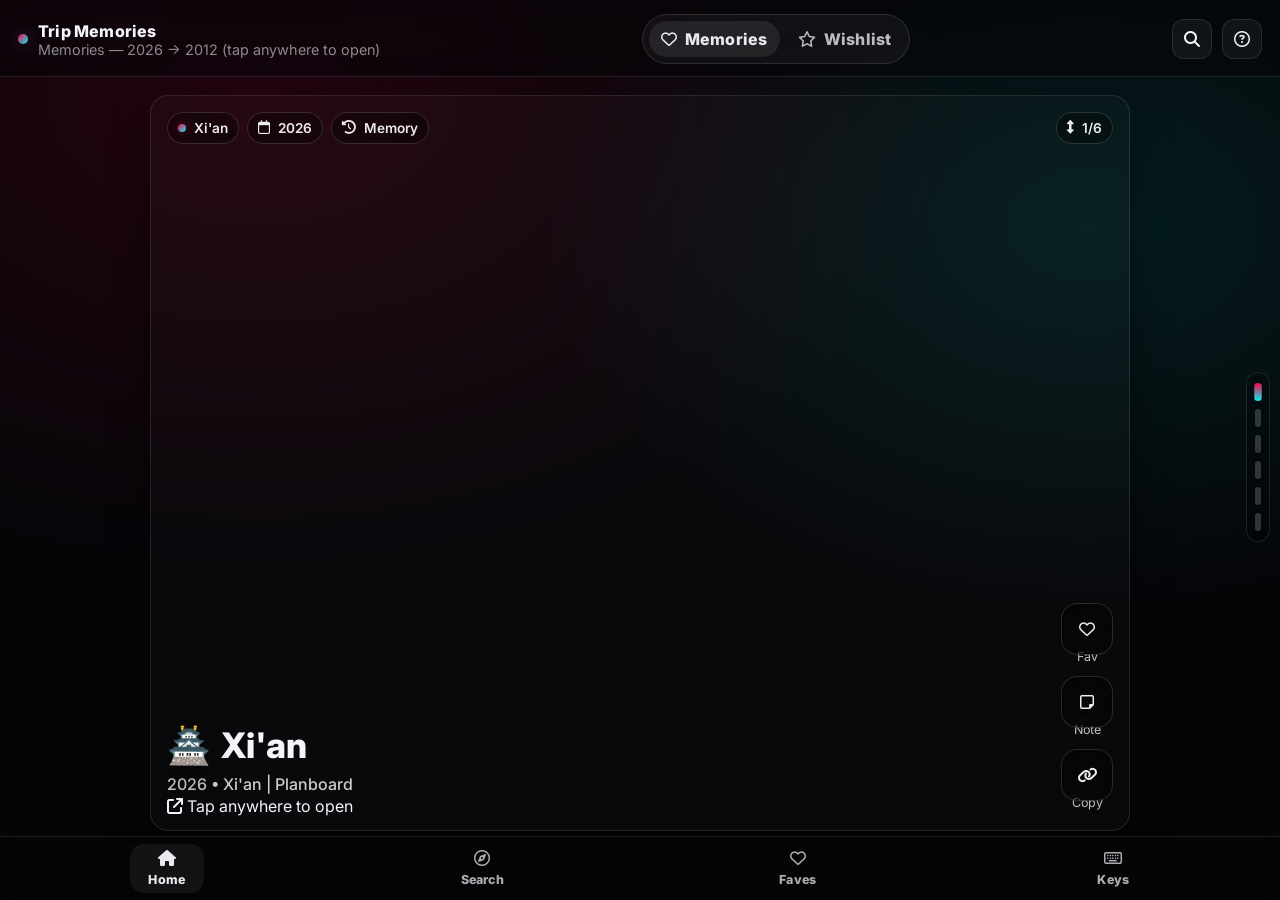
==== commit e3f53617: "Update Index.html" ====
--- a/Index.html
+++ b/Index.html
@@ -2,1155 +2,1186 @@
 <html lang="en">
 <head>
   <meta charset="utf-8" />
-  <meta name="viewport" content="width=device-width, initial-scale=1" />
-  <meta name="description" content="A 5-day travel guide for Chongqing and Chengdu with videos, tips, and a day-by-day itinerary." />
-  <title>Chongqing & Chengdu Travel Guide 2026</title>
-
-  <!-- Performance: font preconnects -->
+  <meta name="viewport" content="width=device-width, initial-scale=1, viewport-fit=cover" />
+  <meta name="description" content="A TikTok-style memories + wishlist index for your travel pages." />
+  <title>Trip Memories</title>
+
   <link rel="preconnect" href="https://fonts.googleapis.com">
   <link rel="preconnect" href="https://fonts.gstatic.com" crossorigin>
-
-  <!-- Fonts -->
-  <link href="https://fonts.googleapis.com/css2?family=Orbitron:wght@400;700;900&family=Rajdhani:wght@300;400;500;600;700&display=swap" rel="stylesheet">
-
-  <!-- Icons (Font Awesome) -->
+  <link href="https://fonts.googleapis.com/css2?family=Inter:wght@400;500;600;700;800&display=swap" rel="stylesheet">
   <link href="https://cdnjs.cloudflare.com/ajax/libs/font-awesome/6.4.0/css/all.min.css" rel="stylesheet"/>
 
   <style>
     :root{
-      --primary-blue:#00a8ff;
-      --accent-red:#ff4757;
-      --accent-yellow:#ffd32a;
-      --accent-purple:#8a2be2;
-      --dark-bg:#0a0a0f;
-      --darker-bg:#050508;
-      --card-bg:#1a1a2e;
-      --text-primary:#e0e0ff;
-      --text-secondary:#a0a0d0;
-      --highlight-orange:#ff6600;
-
-      --nav-height:60px;
-      --radius:8px;
-      --radius-sm:4px;
-      --border:1px solid var(--card-bg);
-      --focus-ring:0 0 0 3px rgba(0,168,255,.35);
-    }
-
-    /* Base reset */
-    *{ margin:0; padding:0; box-sizing:border-box; }
-    html{ scroll-behavior:smooth; }
+      --bg:#050508;
+      --text:#F5F5FA;
+      --muted: rgba(245,245,250,.72);
+      --muted2: rgba(245,245,250,.55);
+      --accent:#ff0050;
+      --accent2:#00f2ea;
+      --line: rgba(255,255,255,.10);
+      --radius: 18px;
+      --shadow: 0 18px 40px rgba(0,0,0,.45);
+
+      --safe-top: env(safe-area-inset-top, 0px);
+      --safe-bottom: env(safe-area-inset-bottom, 0px);
+    }
+
+    *{ box-sizing:border-box; }
+    html, body{ height:100%; }
     body{
-      font-family:'Rajdhani',sans-serif;
-      color:var(--text-primary);
-      background:var(--dark-bg);
-      line-height:1.6;
-      overflow-x:hidden;
-      padding-top:var(--nav-height);
-    }
-    body.no-scroll{ overflow:hidden; }
-
-    a{ color:inherit; }
-    a:focus-visible, button:focus-visible{
-      outline:none;
-      box-shadow:var(--focus-ring);
-      border-radius:6px;
-    }
-
-    /* Reduced motion */
-    @media (prefers-reduced-motion: reduce){
-      html{ scroll-behavior:auto; }
-      .section-title{ animation:none !important; }
-      *{ transition:none !important; }
-    }
-
-    /* Skip link */
-    .skip-link{
-      position:absolute;
-      left:-999px;
-      top:12px;
-      z-index:2000;
-      padding:10px 14px;
-      background:var(--darker-bg);
-      color:var(--text-primary);
-      border:2px solid var(--primary-blue);
-      border-radius:8px;
-      text-decoration:none;
-      font-family:'Orbitron',sans-serif;
-      letter-spacing:1px;
-      text-transform:uppercase;
-      font-size:.85rem;
-    }
-    .skip-link:focus{ left:12px; }
-
-    /* Layout */
-    .container{
-      max-width:1200px;
-      margin:0 auto;
-      padding:0 5%;
-    }
-    .section{
-      padding:80px 0;
-      position:relative;
-    }
-    .section.dark{ background:var(--darker-bg); }
-
-    .section-title{
-      font-family:'Orbitron',sans-serif;
-      font-size:clamp(2rem,5vw,3.5rem);
-      font-weight:900;
-      text-align:center;
-      margin-bottom:30px;
-      background:linear-gradient(45deg,var(--primary-blue),var(--accent-red),var(--accent-purple));
-      -webkit-background-clip:text;
-      -webkit-text-fill-color:transparent;
-      background-clip:text;
-      color:transparent;
-      text-transform:uppercase;
-      letter-spacing:3px;
-      display:inline-block;
-      animation:titleVibrate 2s ease-in-out infinite alternate;
-      text-shadow:0 0 20px rgba(0,168,255,.4);
-    }
-    .section-title-wrap{
-      display:flex;
-      justify-content:center;
-    }
-    .section-subtitle{
-      color:var(--text-secondary);
-      text-align:center;
-      margin:0 auto 60px;
-      max-width:650px;
-      font-size:1.2rem;
-      font-weight:300;
-    }
-
-    /* Navigation */
-    nav{
-      position:fixed;
-      top:0; left:0;
-      width:100%;
-      height:var(--nav-height);
-      background:rgba(5,5,8,.95);
-      backdrop-filter:blur(10px);
-      z-index:1000;
-      border-bottom:1px solid var(--primary-blue);
+      margin:0;
+      font-family: Inter, system-ui, -apple-system, Segoe UI, Roboto, sans-serif;
+      background: radial-gradient(1200px 800px at 20% 10%, rgba(255,0,80,.12), transparent 60%),
+                  radial-gradient(1000px 700px at 85% 25%, rgba(0,242,234,.10), transparent 55%),
+                  var(--bg);
+      color:var(--text);
+      overflow:hidden;
+    }
+    a{ color:inherit; text-decoration:none; }
+    button{ font:inherit; }
+
+    .app{ height:100%; display:flex; flex-direction:column; }
+
+    .topbar{
+      padding: calc(14px + var(--safe-top)) 18px 12px;
       display:flex;
       align-items:center;
-    }
-    .nav-inner{
-      width:100%;
+      justify-content:space-between;
+      gap:12px;
+      border-bottom: 1px solid var(--line);
+      background: rgba(5,5,8,.55);
+      backdrop-filter: blur(14px);
+    }
+    .brand{ display:flex; align-items:center; gap:10px; min-width:0; }
+    .brand .dot{
+      width:10px; height:10px; border-radius:50%;
+      background: linear-gradient(135deg, var(--accent), var(--accent2));
+      box-shadow: 0 0 18px rgba(255,0,80,.35), 0 0 18px rgba(0,242,234,.25);
+      flex:0 0 auto;
+    }
+    .brand-wrap{ min-width:0; }
+    .brand .title{ font-weight:800; letter-spacing:.2px; white-space:nowrap; overflow:hidden; text-overflow:ellipsis; }
+    .brand .subtitle{ color: var(--muted2); font-size:.9rem; white-space:nowrap; overflow:hidden; text-overflow:ellipsis; }
+
+    .actions{ display:flex; gap:10px; align-items:center; }
+    .icon-btn{
+      width:40px; height:40px;
+      border-radius:12px;
+      border:1px solid var(--line);
+      background: rgba(255,255,255,.05);
+      color: var(--text);
+      display:grid; place-items:center;
+      cursor:pointer;
+      transition: transform .15s ease, background .15s ease;
+    }
+    .icon-btn:hover{ transform: translateY(-1px); background: rgba(255,255,255,.08); }
+
+    /* Section toggle (Memories / Wishlist) */
+    .seg{
       display:flex;
-      justify-content:space-between;
-      align-items:center;
-      gap:20px;
-    }
-    .mobile-nav-header{
+      gap:6px;
+      padding: 6px;
+      border-radius: 999px;
+      border: 1px solid rgba(255,255,255,.12);
+      background: rgba(255,255,255,.05);
+      backdrop-filter: blur(14px);
+      flex: 0 0 auto;
+    }
+    .seg-btn{
+      border:none;
+      background: transparent;
+      color: rgba(245,245,250,.75);
+      padding: 8px 12px;
+      border-radius: 999px;
+      cursor:pointer;
+      font-weight: 800;
+      letter-spacing:.2px;
       display:flex;
       align-items:center;
-      gap:15px;
-    }
-    .logo{
-      font-family:'Orbitron',sans-serif;
-      font-size:clamp(1.1rem,4vw,1.6rem);
-      font-weight:900;
-      color:var(--primary-blue);
-      text-decoration:none;
-      text-transform:uppercase;
-      letter-spacing:2px;
-      white-space:nowrap;
+      gap:8px;
+      transition: background .15s ease, color .15s ease;
+    }
+    .seg-btn.active{
+      color: rgba(245,245,250,.95);
+      background: rgba(255,255,255,.08);
+    }
+
+    .feed-wrap{ position:relative; flex:1; min-height:0; }
+    .feed{
+      height:100%;
+      overflow-y:auto;
+      scroll-snap-type: y mandatory;
+      -webkit-overflow-scrolling: touch;
+    }
+    .post{
+      height: calc(100vh - 64px - 64px - var(--safe-top) - var(--safe-bottom));
+      min-height: 520px;
+      scroll-snap-align: start;
+      scroll-snap-stop: always;
+      position:relative;
+      display:flex;
+      align-items:stretch;
+      justify-content:center;
+      padding: 18px;
+    }
+    .frame{
+      width: min(980px, 100%);
+      height: 100%;
+      border-radius: var(--radius);
+      position:relative;
+      overflow:hidden;
+      box-shadow: var(--shadow);
+      border: 1px solid rgba(255,255,255,.10);
+      background: rgba(255,255,255,.02);
+    }
+    .bg{ position:absolute; inset:0; transform: scale(1.02); filter: saturate(1.15) contrast(1.05); }
+    .bg::after{
+      content:'';
+      position:absolute; inset:0;
+      background: radial-gradient(900px 600px at 10% 20%, rgba(255,255,255,.08), transparent 55%),
+                  linear-gradient(180deg, rgba(0,0,0,.15), rgba(0,0,0,.55));
+      pointer-events:none;
+    }
+
+    .hud{
+      position:absolute; inset:0;
+      display:flex;
+      flex-direction:column;
+      justify-content:space-between;
+      padding: 16px 16px 14px;
+    }
+    .hud-top{ display:flex; align-items:center; justify-content:space-between; gap:12px; }
+    .chips{ display:flex; gap:8px; flex-wrap:wrap; }
+    .chip{
+      display:inline-flex;
+      align-items:center;
+      gap:8px;
+      padding: 7px 10px;
+      border-radius: 999px;
+      background: rgba(0,0,0,.35);
+      border: 1px solid rgba(255,255,255,.14);
+      color: rgba(255,255,255,.92);
+      font-weight: 600;
+      font-size: .85rem;
+      backdrop-filter: blur(8px);
+    }
+    .chip .pill{
+      width:8px; height:8px; border-radius:50%;
+      background: linear-gradient(135deg, var(--accent), var(--accent2));
+      box-shadow: 0 0 10px rgba(255,0,80,.35);
+    }
+    .chip.wish .pill{
+      background: linear-gradient(135deg, rgba(241,196,83,1), rgba(0,242,234,1));
+      box-shadow: 0 0 12px rgba(241,196,83,.35);
+    }
+
+    .hud-bottom{ display:flex; align-items:flex-end; justify-content:space-between; gap:18px; }
+    .caption{ max-width: 72ch; min-width:0; }
+    .place{
       display:flex;
       align-items:center;
       gap:10px;
-    }
-
-    .nav-links{
-      display:flex;
-      gap:30px;
-      list-style:none;
-      align-items:center;
-    }
-    .nav-links a{
-      color:var(--text-secondary);
-      text-decoration:none;
-      font-weight:600;
-      text-transform:uppercase;
-      letter-spacing:1px;
-      transition:all .3s;
-      display:flex;
-      align-items:center;
-      gap:8px;
-      padding:8px 6px;
-      border-radius:8px;
-    }
-    .nav-links a:hover{ color:var(--primary-blue); }
-
-    .menu-toggle{
-      background:none;
-      border:2px solid var(--primary-blue);
-      color:var(--primary-blue);
-      font-size:1.2rem;
-      cursor:pointer;
-      padding:6px 10px;
-      transition:all .3s;
+      font-weight: 800;
+      font-size: clamp(1.35rem, 3.2vw, 2.2rem);
+      letter-spacing:.2px;
+      line-height:1.1;
+    }
+    .place .emoji{ filter: drop-shadow(0 10px 18px rgba(0,0,0,.45)); }
+    .sub{ margin-top:10px; color: rgba(255,255,255,.80); font-weight:500; line-height:1.35; }
+
+    .note-preview{
+      margin-top: 10px;
+      padding: 10px 12px;
+      border-radius: 12px;
+      background: rgba(0,0,0,.35);
+      border: 1px solid rgba(255,255,255,.12);
+      color: rgba(255,255,255,.78);
       display:none;
-      align-items:center;
-      justify-content:center;
-      border-radius:10px;
-    }
-
-    /* Hero */
-    .hero-content{
-      display:flex;
-      align-items:center;
-      gap:60px;
-    }
-    .hero-text{ flex:1; }
-    .hero-subtitle{
-      color:var(--text-secondary);
-      margin:25px 0 35px;
-      font-size:clamp(1rem,3vw,1.3rem);
-      font-weight:300;
-      line-height:1.8;
-    }
-    .cta-buttons{
-      display:flex;
-      gap:20px;
-      margin-bottom:40px;
-      flex-wrap:wrap;
-    }
-    .btn{
-      padding:12px 25px;
-      border:2px solid;
-      border-radius:var(--radius-sm);
-      font-family:'Orbitron',sans-serif;
-      font-weight:700;
-      text-decoration:none;
+    }
+    .note-preview.show{ display:block; }
+
+    .open-pill{
       display:inline-flex;
       align-items:center;
       gap:10px;
-      transition:all .3s;
-      text-transform:uppercase;
-      letter-spacing:1px;
-      font-size:clamp(.8rem,2vw,1rem);
-    }
-    .btn-primary{
-      background:transparent;
-      color:var(--primary-blue);
-      border-color:var(--primary-blue);
-    }
-    .btn-primary:hover{ background:var(--primary-blue); color:var(--dark-bg); }
-    .btn-secondary{
-      color:var(--accent-red);
-      border-color:var(--accent-red);
-      background:transparent;
-    }
-    .btn-secondary:hover{ background:var(--accent-red); color:var(--dark-bg); }
-
-    .video-container{
-      flex:1;
-      border-radius:var(--radius);
-      overflow:hidden;
-      position:relative;
-      border:2px solid var(--primary-blue);
-      background:rgba(26,26,46,.25);
-    }
-    .video-container iframe{
-      width:100%;
-      height:350px;
-      border:none;
-      display:block;
-    }
-
-    /* Video showcase */
-    .video-grid{
+      padding: 12px 14px;
+      border-radius: 999px;
+      border: 1px solid rgba(255,255,255,.16);
+      background: rgba(0,0,0,.35);
+      backdrop-filter: blur(10px);
+      cursor:pointer;
+      font-weight: 800;
+      color: rgba(255,255,255,.92);
+      margin-top: 14px;
+      transition: transform .15s ease, background .15s ease;
+    }
+    .open-pill:hover{ transform: translateY(-1px); background: rgba(0,0,0,.45); }
+
+    .right-rail{ display:flex; flex-direction:column; gap:12px; align-items:center; padding-bottom: 6px; }
+    .rail-btn{
+      width: 52px;
+      height: 52px;
+      border-radius: 16px;
+      border: 1px solid rgba(255,255,255,.14);
+      background: rgba(0,0,0,.32);
+      color: rgba(255,255,255,.92);
       display:grid;
-      grid-template-columns:repeat(auto-fit,minmax(300px,1fr));
-      gap:30px;
-    }
-    .video-card{
-      background:var(--darker-bg);
-      border-radius:var(--radius);
-      overflow:hidden;
-      border:var(--border);
-    }
-    .video-card iframe{
-      width:100%;
-      height:220px;
-      border:none;
-      display:block;
-    }
-    .video-card-body{ padding:25px; }
-    .video-card-title{
-      font-family:'Orbitron',sans-serif;
-      margin-bottom:12px;
-      color:var(--primary-blue);
-      text-transform:uppercase;
-      letter-spacing:1px;
-      font-size:1.05rem;
-    }
-    .video-card-text{ color:var(--text-secondary); }
-
-    /* Travel tips */
-    .tips-grid{
-      display:grid;
-      grid-template-columns:repeat(auto-fit,minmax(250px,1fr));
-      gap:30px;
-    }
-    .tip-card{
-      background:rgba(26,26,46,.3);
-      padding:25px;
-      border-radius:var(--radius);
-      border:var(--border);
-    }
-    .tip-card h3{
-      color:var(--primary-blue);
-      margin-bottom:15px;
+      place-items:center;
+      cursor:pointer;
+      backdrop-filter: blur(10px);
+      transition: transform .15s ease, background .15s ease;
+    }
+    .rail-btn:hover{ transform: translateY(-1px); background: rgba(0,0,0,.42); }
+    .rail-label{ font-size:.78rem; color: rgba(255,255,255,.75); text-align:center; margin-top: -6px; }
+
+    .dots{
+      position:absolute;
+      right: 10px;
+      top: 50%;
+      transform: translateY(-50%);
+      display:flex;
+      flex-direction:column;
+      gap:8px;
+      z-index: 10;
+      padding: 10px 8px;
+      border-radius: 999px;
+      background: rgba(0,0,0,.22);
+      border: 1px solid rgba(255,255,255,.10);
+      backdrop-filter: blur(10px);
+    }
+    .dot{ width: 6px; height: 18px; border-radius: 999px; background: rgba(255,255,255,.18); cursor:pointer; transition: background .15s ease, transform .15s ease; }
+    .dot.active{ background: linear-gradient(180deg, var(--accent), var(--accent2)); transform: scaleX(1.25); }
+    .dot.active.wish{ background: linear-gradient(180deg, rgba(241,196,83,1), rgba(0,242,234,1)); }
+
+    .bottomnav{
+      height: calc(64px + var(--safe-bottom));
+      padding: 10px 14px calc(10px + var(--safe-bottom));
+      border-top: 1px solid var(--line);
+      background: rgba(5,5,8,.60);
+      backdrop-filter: blur(14px);
       display:flex;
       align-items:center;
+      justify-content:space-around;
       gap:10px;
-      font-family:'Orbitron',sans-serif;
-      text-transform:uppercase;
-      letter-spacing:1px;
-      font-size:1rem;
-    }
-    .tip-card p{ color:var(--text-secondary); }
-
-    /* Itinerary */
-    .itinerary-tabs{
+    }
+    .navbtn{
+      min-width: 74px;
+      border: none;
+      background: transparent;
+      color: rgba(245,245,250,.70);
       display:flex;
-      gap:8px;
-      margin-bottom:40px;
-      overflow-x:auto;
-      justify-content:flex-start;
-      padding-bottom:15px;
-      scrollbar-width:thin;
-    }
-    .tab{
-      padding:12px 20px;
-      background:transparent;
-      color:var(--text-secondary);
-      border:2px solid var(--card-bg);
-      font-family:'Orbitron',sans-serif;
-      font-weight:600;
+      flex-direction:column;
+      gap:6px;
+      align-items:center;
+      justify-content:center;
       cursor:pointer;
-      transition:all .3s;
-      white-space:nowrap;
-      text-transform:uppercase;
-      letter-spacing:1px;
-      font-size:.9rem;
-      flex-shrink:0;
-      border-radius:var(--radius-sm);
-    }
-    .tab[aria-selected="true"]{
-      color:var(--accent-yellow);
-      border-color:var(--accent-yellow);
-    }
-
-    [hidden]{ display:none !important; }
-
-    .itinerary-day{
-      background:rgba(26,26,46,.3);
-      border:2px solid var(--primary-blue);
-      border-radius:var(--radius);
-      padding:40px;
-      box-shadow:0 4px 15px rgba(0,168,255,.1);
-    }
-    .day-title{
-      font-family:'Orbitron',sans-serif;
-      font-size:1.8rem;
-      font-weight:700;
-      color:var(--primary-blue);
-      margin-bottom:25px;
-      text-transform:uppercase;
-      letter-spacing:1px;
-    }
-    .itinerary-item{
-      display:flex;
-      gap:20px;
-      margin-bottom:25px;
-      padding-bottom:25px;
-      border-bottom:1px solid rgba(26,26,46,.8);
-    }
-    .item-time{
-      font-family:'Orbitron',sans-serif;
-      font-weight:700;
-      color:var(--accent-yellow);
-      min-width:110px;
-      text-transform:uppercase;
-      letter-spacing:1px;
-    }
-    .item-content h4{
-      font-family:'Orbitron',sans-serif;
-      font-weight:700;
-      margin-bottom:10px;
-      color:var(--text-primary);
-      text-transform:uppercase;
-      letter-spacing:.5px;
-    }
-    .item-description{
-      color:var(--text-secondary);
-      margin-bottom:15px;
-      line-height:1.7;
-    }
-    .item-tip{
-      background:rgba(255,102,0,.1);
-      border:1px solid var(--highlight-orange);
-      padding:15px 20px;
-      font-size:.95rem;
-      display:flex;
-      gap:12px;
-      border-radius:var(--radius-sm);
-    }
-    .item-tip i{
-      color:var(--highlight-orange);
-      font-size:1.2rem;
-      margin-top:2px;
-    }
-
-    /* Footer */
-    footer{
-      background:var(--darker-bg);
-      padding:60px 0 40px;
-      border-top:2px solid var(--primary-blue);
-    }
-    .footer-content{
-      display:grid;
-      grid-template-columns:repeat(auto-fit,minmax(250px,1fr));
-      gap:40px;
-      margin-bottom:40px;
-    }
-    .footer-logo{
-      font-family:'Orbitron',sans-serif;
-      font-size:1.5rem;
-      font-weight:900;
-      margin-bottom:20px;
-      color:var(--primary-blue);
-      text-transform:uppercase;
-      letter-spacing:2px;
+      padding: 6px 10px;
+      border-radius: 14px;
+      transition: background .15s ease, color .15s ease;
+    }
+    .navbtn.active{ color: rgba(245,245,250,.95); background: rgba(255,255,255,.06); }
+    .navbtn .label{ font-size:.78rem; font-weight:800; letter-spacing:.2px; }
+
+    /* Modal */
+    .modal-backdrop{
+      position:fixed; inset:0;
+      background: rgba(0,0,0,.55);
+      display:none;
+      align-items:flex-end;
+      justify-content:center;
+      z-index: 50;
+    }
+    .modal-backdrop.show{ display:flex; }
+    .modal{
+      width: min(760px, 100%);
+      border-radius: 18px 18px 0 0;
+      border: 1px solid rgba(255,255,255,.14);
+      background: rgba(10,10,18,.92);
+      backdrop-filter: blur(16px);
+      box-shadow: 0 -20px 40px rgba(0,0,0,.45);
+      padding: 14px 14px 18px;
+    }
+    .modal-handle{ width: 44px; height: 5px; border-radius: 999px; background: rgba(255,255,255,.18); margin: 6px auto 12px; }
+    .modal-head{ display:flex; align-items:center; justify-content:space-between; gap:12px; padding: 0 4px 12px; border-bottom: 1px solid rgba(255,255,255,.08); }
+    .modal-title{ font-weight: 900; }
+    .modal-close{
+      width: 40px; height: 40px;
+      border-radius: 12px;
+      border: 1px solid rgba(255,255,255,.14);
+      background: rgba(255,255,255,.06);
+      color: rgba(255,255,255,.92);
+      cursor:pointer;
+    }
+
+    .field{ margin-top: 14px; display:flex; gap:10px; align-items:center; }
+    .input{
+      flex:1;
+      border-radius: 14px;
+      border: 1px solid rgba(255,255,255,.14);
+      background: rgba(0,0,0,.25);
+      color: rgba(255,255,255,.92);
+      padding: 12px 14px;
+      outline:none;
+    }
+    .btn{
+      border-radius: 14px;
+      border: 1px solid rgba(255,255,255,.14);
+      background: linear-gradient(135deg, rgba(255,0,80,.35), rgba(0,242,234,.25));
+      color: rgba(255,255,255,.92);
+      padding: 12px 14px;
+      cursor:pointer;
+      font-weight: 900;
+    }
+    .btn.wish{ background: linear-gradient(135deg, rgba(241,196,83,.30), rgba(0,242,234,.22)); }
+
+    .list{ margin-top: 14px; display:flex; flex-direction:column; gap:10px; max-height: 52vh; overflow:auto; padding-right: 4px; }
+    .row{
       display:flex;
       align-items:center;
-      gap:10px;
-    }
-    .footer-description{
-      color:var(--text-secondary);
-      margin-bottom:25px;
-      line-height:1.7;
-    }
-    .social-links{ display:flex; gap:15px; }
-    .social-link{
-      color:var(--text-primary);
-      width:45px;
-      height:45px;
-      border:2px solid var(--card-bg);
-      display:flex;
-      align-items:center;
-      justify-content:center;
-      transition:all .3s;
-      text-decoration:none;
-      border-radius:var(--radius-sm);
-    }
-    .social-link:hover{
-      border-color:var(--accent-red);
-      color:var(--accent-red);
-    }
-    .footer-content h3{
-      font-family:'Orbitron',sans-serif;
-      font-weight:700;
-      margin-bottom:20px;
-      color:var(--accent-yellow);
-      text-transform:uppercase;
-      letter-spacing:1px;
-    }
-    .footer-links{ list-style:none; }
-    .footer-links li{ margin-bottom:12px; }
-    .footer-links a{
-      color:var(--text-secondary);
-      text-decoration:none;
-      transition:all .3s;
-    }
-    .footer-links a:hover{ color:var(--primary-blue); }
-
-    .copyright{
-      padding-top:30px;
-      border-top:1px solid var(--card-bg);
-      text-align:center;
-      color:var(--text-secondary);
-      font-size:.9rem;
-      font-family:'Orbitron',sans-serif;
-      text-transform:uppercase;
-      letter-spacing:1px;
-    }
-
-    /* Responsive */
-    @media (max-width:768px){
-      .menu-toggle{ display:flex; }
-      .nav-links{
-        position:fixed;
-        top:0; left:0;
-        width:100%;
-        height:100vh;
-        background:rgba(5,5,8,.98);
-        flex-direction:column;
-        justify-content:center;
-        align-items:center;
-        transform:translateY(-110%);
-        transition:transform .4s;
-        backdrop-filter:blur(10px);
-        gap:25px;
-        z-index:999;
-        padding-top:var(--nav-height);
-      }
-      .nav-links.active{ transform:translateY(0); }
-      .hero-content{
-        flex-direction:column;
-        text-align:center;
-        gap:40px;
-      }
-      .cta-buttons{
-        flex-direction:column;
-        align-items:center;
-      }
-      .video-container iframe{ height:280px; }
-      .itinerary-item{
-        flex-direction:column;
-        gap:10px;
-      }
-      .item-time{ min-width:auto; }
-      .itinerary-day{ padding:25px; }
-      .footer-content{ grid-template-columns:1fr; gap:30px; }
-    }
-
-    @media (max-width:480px){
-      .itinerary-day{ padding:20px 15px; }
-      .btn{ width:100%; justify-content:center; }
-    }
-
-    @keyframes titleVibrate{
-      0%{ transform:translateX(0) scale(1); text-shadow:0 0 20px rgba(0,168,255,.4); }
-      50%{ transform:translateX(1px) scale(1.02); text-shadow:0 0 25px rgba(255,71,87,.6); }
-      100%{ transform:translateX(-1px) scale(1); text-shadow:0 0 20px rgba(138,43,226,.4); }
+      justify-content:space-between;
+      gap:12px;
+      padding: 12px 12px;
+      border-radius: 14px;
+      border: 1px solid rgba(255,255,255,.10);
+      background: rgba(255,255,255,.05);
+    }
+    .row-left{ min-width:0; }
+    .row-title{ font-weight: 900; }
+    .row-sub{ color: rgba(255,255,255,.70); font-size:.9rem; white-space:nowrap; overflow:hidden; text-overflow:ellipsis; }
+    .row-open{
+      border-radius: 12px;
+      border: 1px solid rgba(255,255,255,.16);
+      background: rgba(0,0,0,.22);
+      color: rgba(255,255,255,.92);
+      padding: 10px 12px;
+      cursor:pointer;
+      font-weight: 900;
+      white-space:nowrap;
+    }
+
+    @media (max-width: 520px){
+      .post{ padding: 12px; }
+      .dots{ right: 6px; }
+    }
+
+    @media (prefers-reduced-motion: reduce){
+      *{ scroll-behavior:auto !important; transition:none !important; animation:none !important; }
     }
   </style>
 </head>
-
 <body>
-  <a class="skip-link" href="#main">Skip to content</a>
-
-  <!-- Navigation -->
-  <nav aria-label="Primary">
-    <div class="container">
-      <div class="nav-inner">
-        <div class="mobile-nav-header">
-          <button class="menu-toggle" id="menuToggle" aria-label="Toggle menu" aria-controls="navLinks" aria-expanded="false">
-            <i class="fas fa-bars" id="menuIcon" aria-hidden="true"></i>
-          </button>
-          <a href="#top" class="logo">
-            <i class="fas fa-map" aria-hidden="true"></i> CHONGQING &amp; CHENGDU
-          </a>
+  <div class="app">
+    <header class="topbar">
+      <div class="brand">
+        <div class="dot" aria-hidden="true"></div>
+        <div class="brand-wrap">
+          <div class="title">Trip Memories</div>
+          <div class="subtitle" id="brandSubtitle">Swipe your pages like a feed</div>
         </div>
-
-        <ul class="nav-links" id="navLinks">
-          <li><a href="#history"><i class="fas fa-landmark" aria-hidden="true"></i><span>History</span></a></li>
-          <li><a href="#videos"><i class="fas fa-play" aria-hidden="true"></i><span>Videos</span></a></li>
-          <li><a href="#itinerary"><i class="fas fa-calendar-alt" aria-hidden="true"></i><span>Itinerary</span></a></li>
-          <li><a href="#travel-tips"><i class="fas fa-info-circle" aria-hidden="true"></i><span>Tips</span></a></li>
-        </ul>
-      </div>
+      </div>
+
+      <div class="seg" role="tablist" aria-label="Section">
+        <button class="seg-btn active" id="segMem" role="tab" aria-selected="true"><i class="fa-regular fa-heart"></i>Memories</button>
+        <button class="seg-btn" id="segWish" role="tab" aria-selected="false"><i class="fa-regular fa-star"></i>Wishlist</button>
+      </div>
+
+      <div class="actions">
+        <button class="icon-btn" id="btnSearch" title="Search / Jump"><i class="fa-solid fa-magnifying-glass"></i></button>
+        <button class="icon-btn" id="btnHelp" title="Shortcuts"><i class="fa-regular fa-circle-question"></i></button>
+      </div>
+    </header>
+
+    <div class="feed-wrap">
+      <div class="dots" id="dots" aria-label="Feed progress"></div>
+      <main class="feed" id="feed" aria-label="Trip feed"></main>
     </div>
-  </nav>
-
-  <main id="main">
-    <!-- Hero -->
-    <section class="section" id="top">
-      <div class="container">
-        <div class="hero-content">
-          <div class="hero-text">
-            <div class="section-title-wrap">
-              <h1 class="section-title">CHONGQING &amp; CHENGDU</h1>
+
+    <nav class="bottomnav" aria-label="Bottom navigation">
+      <button class="navbtn active" id="navHome"><i class="fa-solid fa-house"></i><span class="label">Home</span></button>
+      <button class="navbtn" id="navSearch"><i class="fa-regular fa-compass"></i><span class="label">Search</span></button>
+      <button class="navbtn" id="navFav"><i class="fa-regular fa-heart"></i><span class="label">Faves</span></button>
+      <button class="navbtn" id="navKeys"><i class="fa-regular fa-keyboard"></i><span class="label">Keys</span></button>
+    </nav>
+  </div>
+
+  <!-- Modal -->
+  <div class="modal-backdrop" id="modalBackdrop" role="dialog" aria-modal="true" aria-hidden="true">
+    <div class="modal">
+      <div class="modal-handle" aria-hidden="true"></div>
+      <div class="modal-head">
+        <div class="modal-title" id="modalTitle">Search</div>
+        <button class="modal-close" id="modalClose" aria-label="Close"><i class="fa-solid fa-xmark"></i></button>
+      </div>
+
+      <div class="field" id="searchField">
+        <input class="input" id="searchInput" placeholder="Type a place or year (e.g., Bali, 2026)..." />
+        <button class="btn" id="searchClear">Clear</button>
+      </div>
+
+      <div class="field" id="noteField" style="display:none;">
+        <input class="input" id="noteInput" placeholder="Write a quick memory (saved locally)..." />
+        <button class="btn" id="noteSave">Save</button>
+      </div>
+
+      <div class="list" id="modalList"></div>
+    </div>
+  </div>
+
+  <script>
+/**
+ * This index is driven by manifest.json (so you can add/remove pages without editing Index.html).
+ * Notes:
+ * - If you open Index.html directly via file://, browsers may block fetch(). This page will fall back to DEFAULT_MANIFEST.
+ * - For best results, run a local server:  python -m http.server 8000  and open http://localhost:8000/
+ */
+let PAGES = [];
+
+const DEFAULT_MANIFEST = {
+  "memories": [
+    {
+      "file": "pages/2026_Xian.html",
+      "cover": "covers/2026_Xian.png",
+      "place": "Xi'an",
+      "year": 2026
+    },
+    {
+      "file": "pages/2024_KL.html",
+      "cover": "covers/2024_KL.png",
+      "place": "Kuala Lumpur",
+      "year": 2024
+    },
+    {
+      "file": "pages/2018_Phuket.html",
+      "cover": "covers/2018_Phuket.png",
+      "place": "Phuket",
+      "year": 2018
+    },
+    {
+      "file": "pages/2016_HK.html",
+      "cover": "covers/2016_HK.png",
+      "place": "Hong Kong",
+      "year": 2016
+    },
+    {
+      "file": "pages/2014_Macau.html",
+      "cover": "covers/2014_Macau.png",
+      "place": "Macau",
+      "year": 2014
+    },
+    {
+      "file": "pages/2012_Taiwan.html",
+      "cover": "covers/2012_Taiwan.png",
+      "place": "Taiwan",
+      "year": 2012
+    }
+  ],
+  "wishlist": [
+    {
+      "file": "pages/XXXX_Bali.html",
+      "cover": "covers/XXXX_Bali.png",
+      "place": "Bali"
+    },
+    {
+      "file": "pages/XXXX_Chongqing.html",
+      "cover": "covers/XXXX_Chongqing.png",
+      "place": "Chongqing"
+    },
+    {
+      "file": "pages/XXXX_Mexico.html",
+      "cover": "covers/XXXX_Mexico.png",
+      "place": "Mexico"
+    },
+    {
+      "file": "pages/XXXX_Saigon.html",
+      "cover": "covers/XXXX_Saigon.png",
+      "place": "Saigon"
+    }
+  ],
+  "coversDir": "covers"
+};
+
+async function loadManifest() {
+  try {
+    const res = await fetch("manifest.json", { cache: "no-store" });
+    if (!res.ok) throw new Error("manifest fetch failed: " + res.status);
+    const data = await res.json();
+    if (!data || !Array.isArray(data.memories) || !Array.isArray(data.wishlist)) throw new Error("bad manifest shape");
+    return data;
+  } catch (e) {
+    console.warn("Using DEFAULT_MANIFEST (manifest.json couldn't be loaded).", e);
+    return DEFAULT_MANIFEST;
+  }
+}
+
+function baseName(file){
+  const s = String(file || "");
+  const parts = s.split("/");
+  return parts[parts.length - 1] || s;
+}
+
+function fileStem(file) {
+  return baseName(file).replace(/\.[^.]+$/, "");
+}
+
+function parseYearFromFile(file) {
+  const m = baseName(file).match(/^(\d{4})_/);
+  return m ? Number(m[1]) : null;
+}
+
+function parsePlaceFromFile(file) {
+  const stem = fileStem(file);
+  let s = stem.replace(/^\d{4}_/, "").replace(/^XXXX_/i, "");
+  s = s.replace(/_/g, " ").trim();
+  return s || stem;
+}
+
+function isPlannedFile(file) {
+  return /^XXXX_/i.test(baseName(file));
+}
+
+function bgFor(place) {
+  const key = String(place || "").toLowerCase();
+  let a = "rgba(0,168,255,.22)", b = "rgba(255,71,87,.18)";
+  if (key.includes("saigon")) { a="rgba(0,206,201,.30)"; b="rgba(108,92,231,.28)"; }
+  else if (key.includes("xian") || key.includes("xi'an")) { a="rgba(37,117,252,.28)"; b="rgba(106,17,203,.26)"; }
+  else if (key.includes("bali")) { a="rgba(42,157,143,.28)"; b="rgba(231,111,81,.22)"; }
+  else if (key.includes("chong")) { a="rgba(0,255,255,.22)"; b="rgba(255,0,128,.20)"; }
+  else if (key.includes("mex")) { a="rgba(230,57,70,.20)"; b="rgba(244,162,97,.18)"; }
+  else if (key === "kl" || key.includes("kuala lumpur")) { a="rgba(0,168,255,.22)"; b="rgba(138,43,226,.18)"; }
+  else if (key.includes("taiwan")) { a="rgba(0,242,234,.18)"; b="rgba(255,0,80,.14)"; }
+  else if (key.includes("macau")) { a="rgba(255,193,7,.18)"; b="rgba(255,0,80,.12)"; }
+  else if (key === "hk" || key.includes("hong kong")) { a="rgba(0,168,255,.18)"; b="rgba(255,0,128,.12)"; }
+  else if (key.includes("phuket")) { a="rgba(42,157,143,.18)"; b="rgba(244,162,97,.14)"; }
+
+  const base = "#050508";
+  return `radial-gradient(1200px 800px at 20% 30%, ${a}, transparent 60%),
+          radial-gradient(900px 700px at 85% 20%, ${b}, transparent 55%),
+          linear-gradient(180deg, ${base}, #0a0a0f 60%, #040406)`;
+}
+
+function emojiFor(place) {
+  const key = String(place || "").toLowerCase();
+  if (key.includes("saigon")) return "🛵";
+  if (key.includes("xian") || key.includes("xi'an")) return "🏯";
+  if (key.includes("bali")) return "🌴";
+  if (key.includes("chong")) return "🌉";
+  if (key.includes("mex")) return "🌮";
+  if (key === "kl" || key.includes("kuala lumpur")) return "🏙️";
+  if (key.includes("taiwan")) return "🧋";
+  if (key.includes("macau")) return "🎲";
+  if (key === "hk" || key.includes("hong kong")) return "🌃";
+  if (key.includes("phuket")) return "🏝️";
+  return "📍";
+}
+
+function coverFor(manifest, file) {
+  const dir = (manifest && manifest.coversDir) ? String(manifest.coversDir) : "covers";
+  const d = dir.replace(/\/+$/,"");
+  const stem = fileStem(file);
+  if (!d || d === ".") return `${stem}.png`;
+  return `${d}/${stem}.png`;
+}
+
+function normalizeEntry(x) {
+  if (typeof x === "string") return { file: x };
+  if (x && typeof x === "object" && x.file) return x;
+  return null;
+}
+
+async function getTitleFromPage(file) {
+  try {
+    const res = await fetch(file, { cache: "no-store" });
+    if (!res.ok) throw new Error("fetch failed");
+    const text = await res.text();
+    const doc = new DOMParser().parseFromString(text, "text/html");
+    return (doc && doc.title) ? doc.title.trim() : null;
+  } catch {
+    return null;
+  }
+}
+
+async function buildPagesFromManifest(man) {
+  const pages = [];
+  const add = (entry, section) => {
+    const file = entry.file;
+    const place = entry.place || parsePlaceFromFile(file);
+    const year = entry.year ?? parseYearFromFile(file);
+    const planned = isPlannedFile(file);
+    pages.push({
+      id: file,
+      file,
+      place,
+      year,
+      subtitle: entry.subtitle || entry.title || file,
+      emoji: entry.emoji || emojiFor(place),
+      bg: entry.bg || bgFor(place),
+      section,
+      planned,
+      cover: entry.cover || coverFor(man, file),
+    });
+  };
+
+  const mem = (man.memories || []).map(normalizeEntry).filter(Boolean);
+  // Ensure Memories show newest -> oldest (even if manifest/default is out of order)
+  mem.sort((a,b) => {
+    const ay = (a && (a.year ?? parseYearFromFile(a.file))) ?? -1;
+    const by = (b && (b.year ?? parseYearFromFile(b.file))) ?? -1;
+    if (by !== ay) return by - ay;
+    const ap = String(a.place || parsePlaceFromFile(a.file) || "");
+    const bp = String(b.place || parsePlaceFromFile(b.file) || "");
+    return bp.localeCompare(ap);
+  });
+  const wish = (man.wishlist || []).map(normalizeEntry).filter(Boolean);
+
+  mem.forEach(e => add(e, "memories"));
+  wish.forEach(e => add(e, "wishlist"));
+
+  await Promise.all(pages.map(async p => {
+    if (!p.subtitle || p.subtitle === p.file) {
+      const t = await getTitleFromPage(p.file);
+      if (t) p.subtitle = t;
+    }
+  }));
+
+  return pages;
+}
+
+const LS_SECTION = 'trip_memories_section_v5';
+const LS_FAV = 'trip_memories_favs_v5';
+const LS_NOTES = 'trip_memories_notes_v5';
+
+const feed = document.getElementById('feed');
+const dots = document.getElementById('dots');
+
+const segMem = document.getElementById('segMem');
+const segWish = document.getElementById('segWish');
+const brandSubtitle = document.getElementById('brandSubtitle');
+
+const btnSearch = document.getElementById('btnSearch');
+const btnHelp = document.getElementById('btnHelp');
+
+const navHome = document.getElementById('navHome');
+const navSearch = document.getElementById('navSearch');
+const navFav = document.getElementById('navFav');
+const navKeys = document.getElementById('navKeys');
+
+const modalBackdrop = document.getElementById('modalBackdrop');
+const modalTitle = document.getElementById('modalTitle');
+const modalList = document.getElementById('modalList');
+const modalClose = document.getElementById('modalClose');
+
+const searchField = document.getElementById('searchField');
+const searchInput = document.getElementById('searchInput');
+const searchClear = document.getElementById('searchClear');
+
+const noteField = document.getElementById('noteField');
+const noteInput = document.getElementById('noteInput');
+const noteSave = document.getElementById('noteSave');
+
+const state = {
+  section: localStorage.getItem(LS_SECTION) || 'memories',
+  favs: new Set(JSON.parse(localStorage.getItem(LS_FAV) || '[]')),
+  notes: JSON.parse(localStorage.getItem(LS_NOTES) || '{}'),
+  noteEditingId: null,
+};
+
+function setActiveNav(btn){
+  [navHome, navSearch, navFav, navKeys].forEach(b => b.classList.remove('active'));
+  btn.classList.add('active');
+}
+
+function saveFavs(){ localStorage.setItem(LS_FAV, JSON.stringify(Array.from(state.favs))); }
+function saveNotes(){ localStorage.setItem(LS_NOTES, JSON.stringify(state.notes)); }
+function saveSection(){ localStorage.setItem(LS_SECTION, state.section); }
+
+function escapeHtml(s){
+  return (s || '').replace(/[&<>"']/g, c => ({'&':'&amp;','<':'&lt;','>':'&gt;','"':'&quot;',"'":'&#39;'})[c]);
+}
+
+function sectionFor(page){
+  return page && page.section ? page.section : 'hidden';
+}
+
+function currentList(){
+  return PAGES.filter(p => sectionFor(p) === state.section);
+}
+
+function updateSectionUI(){
+  const isWish = state.section === 'wishlist';
+  segMem.classList.toggle('active', !isWish);
+  segWish.classList.toggle('active', isWish);
+  segMem.setAttribute('aria-selected', String(!isWish));
+  segWish.setAttribute('aria-selected', String(isWish));
+  brandSubtitle.textContent = isWish
+    ? "Wishlist — XXXX_* (tap anywhere to open)"
+    : "Memories — 2026 → 2012 (tap anywhere to open)";
+}
+
+function openInNewTab(file){
+  window.open(file, '_blank', 'noopener');
+}
+
+function buildPost(page, idx, total){
+  const isFav = state.favs.has(page.id);
+  const isWish = (sectionFor(page) === 'wishlist');
+  const isPlanned = !!page.planned;
+
+  const section = document.createElement('section');
+  section.className = 'post';
+  section.dataset.id = page.id;
+
+  const placeLabel = page.place.replace('Xian', "Xi'an");
+
+  section.innerHTML = `
+    <div class="frame" role="button" tabindex="0" aria-label="Open ${escapeHtml(placeLabel)} in a new tab">
+      <div class="bg-gradient" style="background:${page.bg}"></div>
+      <div class="bg-cover" style="background-image:url('${page.cover}');"></div>
+      <div class="bg-overlay"></div>
+
+      <div class="hud">
+        <div class="hud-top">
+          <div class="chips">
+            <div class="chip"><span class="pill"></span><span>${escapeHtml(placeLabel)}</span></div>
+            ${page.year ? `<div class="chip"><i class="fa-regular fa-calendar"></i><span>${page.year}</span></div>` : ''}
+            ${isWish
+                ? (isPlanned
+                    ? `<div class="chip tag-plan"><span class="pill"></span><span>Planned (XXXX)</span></div>`
+                    : `<div class="chip tag-wish"><span class="pill"></span><span>Wishlist</span></div>`)
+                : `<div class="chip"><i class="fa-solid fa-clock-rotate-left"></i><span>Memory</span></div>`}
+          </div>
+          <div class="chip" title="Tip: Use ↑/↓ keys to move">
+            <i class="fa-solid fa-up-down"></i><span>${idx+1}/${total}</span>
+          </div>
+        </div>
+
+        <div class="hud-bottom">
+          <div class="caption">
+            <div class="place">
+              <span class="emoji" aria-hidden="true">${page.emoji}</span>
+              <span>${escapeHtml(placeLabel)}</span>
             </div>
-            <p class="hero-subtitle">
-              Discover the stunning contrasts of Southwest China — from Chongqing's dramatic mountain landscapes
-              and futuristic architecture to Chengdu's ancient traditions and famous pandas. This guide helps you
-              plan a focused 5-day journey through both cities.
-            </p>
-            <div class="cta-buttons">
-              <a class="btn btn-primary" href="#itinerary"><i class="fas fa-route" aria-hidden="true"></i> VIEW ITINERARY</a>
-              <a class="btn btn-secondary" href="#videos"><i class="fas fa-play" aria-hidden="true"></i> WATCH VIDEOS</a>
+            <div class="sub">${escapeHtml(page.subtitle || "")}</div>
+            <div class="hint"><i class="fa-solid fa-arrow-up-right-from-square"></i> Tap anywhere to open</div>
+          </div>
+
+          <div class="right-rail" aria-label="Actions">
+            <div>
+              <button class="rail-btn" data-action="fav" aria-label="Favorite">
+                <i class="${isFav ? 'fa-solid' : 'fa-regular'} fa-heart"></i>
+              </button>
+              <div class="rail-label">${isFav ? 'Faved' : 'Fav'}</div>
+            </div>
+
+            <div>
+              <button class="rail-btn" data-action="note" aria-label="Add note">
+                <i class="fa-regular fa-note-sticky"></i>
+              </button>
+              <div class="rail-label">Note</div>
+            </div>
+
+            <div>
+              <button class="rail-btn" data-action="share" aria-label="Copy link">
+                <i class="fa-solid fa-link"></i>
+              </button>
+              <div class="rail-label">Copy</div>
             </div>
           </div>
-
-          <div class="video-container">
-            <iframe
-              title="Chongqing and Chengdu overview video"
-              src="https://www.youtube.com/embed/IdTMDpizis8"
-              loading="lazy"
-              allowfullscreen
-              referrerpolicy="strict-origin-when-cross-origin"></iframe>
-          </div>
         </div>
       </div>
-    </section>
-
-    <!-- History -->
-    <section class="section dark" id="history">
-      <div class="container">
-        <div class="section-title-wrap">
-          <h2 class="section-title">CITY HISTORY &amp; CULTURE</h2>
-        </div>
-        <p class="section-subtitle">Explore the rich heritage of Chongqing and Chengdu</p>
-
-        <div class="hero-content">
-          <div class="hero-text">
-            <p>
-              Chongqing has a history spanning over 3,000 years, serving as the capital of the Ba State
-              during the Warring States period. During World War II, it served as the provisional capital
-              of China from 1937 to 1946, which led to significant industrial development and population growth.
-            </p>
-            <br />
-            <p>
-              The city is famous for its spicy Sichuan cuisine, particularly Chongqing hot pot, featuring
-              numbing Sichuan peppercorns and fiery chili peppers. Food culture is integral to daily life,
-              with hot pot restaurants found throughout the city.
-            </p>
-            <br />
-            <p>
-              Chengdu, the capital of Sichuan province, boasts a history dating back over 4,000 years.
-              It is renowned as the home of giant pandas, Sichuan opera, and tea house culture.
-            </p>
-          </div>
-
-          <div class="video-container">
-            <iframe
-              title="History and culture video"
-              src="https://www.youtube.com/embed/0kfhyOKM888"
-              loading="lazy"
-              allowfullscreen
-              referrerpolicy="strict-origin-when-cross-origin"></iframe>
-          </div>
-        </div>
-      </div>
-    </section>
-
-    <!-- Videos -->
-    <section class="section" id="videos">
-      <div class="container">
-        <div class="section-title-wrap">
-          <h2 class="section-title">TRAVEL VIDEOS</h2>
-        </div>
-        <p class="section-subtitle">Experience Chongqing and Chengdu through these videos</p>
-
-        <div class="video-grid">
-          <article class="video-card">
-            <iframe
-              title="Modern Chongqing video"
-              src="https://www.youtube.com/embed/QtIlD6uxwwk"
-              loading="lazy"
-              allowfullscreen
-              referrerpolicy="strict-origin-when-cross-origin"></iframe>
-            <div class="video-card-body">
-              <h3 class="video-card-title">Modern Chongqing</h3>
-              <p class="video-card-text">A look at Chongqing's dramatic skyline and architectural landmarks.</p>
-            </div>
-          </article>
-
-          <article class="video-card">
-            <iframe
-              title="Chengdu Panda Base video"
-              src="https://www.youtube.com/embed/vNR9QjmhH00"
-              loading="lazy"
-              allowfullscreen
-              referrerpolicy="strict-origin-when-cross-origin"></iframe>
-            <div class="video-card-body">
-              <h3 class="video-card-title">Chengdu Panda Base</h3>
-              <p class="video-card-text">Visit the famous Chengdu Research Base of Giant Panda Breeding.</p>
-            </div>
-          </article>
-        </div>
-      </div>
-    </section>
-
-    <!-- Tips -->
-    <section class="section dark" id="travel-tips">
-      <div class="container">
-        <div class="section-title-wrap">
-          <h2 class="section-title">TRAVEL ESSENTIALS</h2>
-        </div>
-        <p class="section-subtitle">Important information for your journey</p>
-
-        <div class="tips-grid">
-          <div class="tip-card">
-            <h3><i class="fas fa-train" aria-hidden="true"></i> Transportation</h3>
-            <p>High-speed trains connect Chongqing and Chengdu in ~1.5 hours. Book in advance via Trip.com or the China Railway app.</p>
-          </div>
-
-          <div class="tip-card">
-            <h3><i class="fas fa-utensils" aria-hidden="true"></i> Food &amp; Dining</h3>
-            <p>Try Chongqing hot pot and Chengdu street food. For mild spice, request “微辣” (wei la).</p>
-          </div>
-
-          <div class="tip-card">
-            <h3><i class="fas fa-snowflake" aria-hidden="true"></i> Winter Travel</h3>
-            <p>Dress in layers. Indoor attractions are heated. Pandas are typically more active in cooler weather.</p>
-          </div>
-        </div>
-      </div>
-    </section>
-
-    <!-- Itinerary -->
-    <section class="section dark" id="itinerary">
-      <div class="container">
-        <div class="section-title-wrap">
-          <h2 class="section-title">5-DAY TRAVEL ITINERARY</h2>
-        </div>
-        <p class="section-subtitle">Chongqing &amp; Chengdu Travel Plan 重慶成都計劃</p>
-
-        <div class="itinerary-tabs" role="tablist" aria-label="Itinerary days">
-          <button class="tab" type="button" role="tab" id="tab-day1" aria-controls="day1" aria-selected="true">Day 1: CQ Arrival 重慶</button>
-          <button class="tab" type="button" role="tab" id="tab-day2" aria-controls="day2" aria-selected="false">Day 2: CQ Exploration 重慶探索</button>
-          <button class="tab" type="button" role="tab" id="tab-day3" aria-controls="day3" aria-selected="false">Day 3: CQ History 重慶歷史</button>
-          <button class="tab" type="button" role="tab" id="tab-day4" aria-controls="day4" aria-selected="false">Day 4: Chengdu Transfer 成都轉移</button>
-          <button class="tab" type="button" role="tab" id="tab-day5" aria-controls="day5" aria-selected="false">Day 5: Chengdu Pandas 成都熊貓</button>
-        </div>
-
-        <!-- Day 1 -->
-        <section class="itinerary-day" id="day1" role="tabpanel" aria-labelledby="tab-day1">
-          <h3 class="day-title">Day 1: Chongqing Arrival &amp; Urban Introduction 第一天：到達重慶與城市介紹</h3>
-
-          <div class="itinerary-item">
-            <div class="item-time">14:00-15:30</div>
-            <div class="item-content">
-              <h4>Arrival &amp; Hotel Check-in 到達與酒店入住</h4>
-              <p class="item-description">
-                Arrive in Chongqing and check into your hotel. Recommended areas: Jiefangbei (解放碑) for convenience or near Hongyadong (洪崖洞) for scenic views.
-                <strong>Winter Tip:</strong> Ensure your hotel has good heating as Chongqing can be damp and chilly in winter.
-              </p>
-            </div>
-          </div>
-
-          <div class="itinerary-item">
-            <div class="item-time">15:30-17:30</div>
-            <div class="item-content">
-              <h4>Jiefangbei Exploration 解放碑探索</h4>
-              <p class="item-description">
-                Explore Jiefangbei Pedestrian Street (解放碑步行街), the commercial heart of Chongqing. Visit the People's Liberation Monument (重慶人民解放紀念碑).
-                <strong>Winter:</strong> Dress in warm layers; malls nearby are good warm breaks.
-              </p>
-            </div>
-          </div>
-
-          <div class="itinerary-item">
-            <div class="item-time">17:30-19:00</div>
-            <div class="item-content">
-              <h4>Hongyadong &amp; Qiansimen Bridge 洪崖洞與千廝門大橋</h4>
-              <p class="item-description">
-                Visit Hongyadong (洪崖洞), the iconic stilted complex built into the hillside. After dark, walk across Qiansimen Bridge (千廝門大橋) for skyline views.
-                <strong>Winter:</strong> The famous fog can create dramatic photos.
-              </p>
-            </div>
-          </div>
-
-          <div class="itinerary-item">
-            <div class="item-time">19:00-20:30</div>
-            <div class="item-content">
-              <h4>Chongqing Hot Pot Experience 重慶火鍋體驗</h4>
-              <p class="item-description">
-                Enjoy your first authentic Chongqing hot pot (重慶火鍋). Traditional is very spicy!
-                <strong>Winter:</strong> Perfect for cold evenings.
-              </p>
-              <div class="item-tip">
-                <i class="fas fa-lightbulb" aria-hidden="true"></i>
-                <span>For sensitive spice levels: “微辣 wēi là” (mild) or “不辣 bù là” (not spicy). Sichuan peppercorns (花椒 huājiāo) create a numbing sensation.</span>
-              </div>
-            </div>
-          </div>
-        </section>
-
-        <!-- Day 2 -->
-        <section class="itinerary-day" id="day2" role="tabpanel" aria-labelledby="tab-day2" hidden>
-          <h3 class="day-title">Day 2: Chongqing Urban Exploration 第二天：重慶城市探索</h3>
-
-          <div class="itinerary-item">
-            <div class="item-time">09:00-11:30</div>
-            <div class="item-content">
-              <h4>Ciqikou Ancient Town 磁器口古鎮</h4>
-              <p class="item-description">
-                Visit Ciqikou (磁器口古鎮) along the Jialing River (嘉陵江). Wander narrow streets, browse crafts, and sample snacks.
-                <strong>Winter:</strong> Early mornings are calmer; many shops offer warm indoor seating.
-              </p>
-            </div>
-          </div>
-
-          <div class="itinerary-item">
-            <div class="item-time">11:30-13:00</div>
-            <div class="item-content">
-              <h4>Lunch &amp; Travel to Liziba 午餐與前往李子壩</h4>
-              <p class="item-description">Lunch nearby, then take transit to Liziba Station (李子壩站).</p>
-            </div>
-          </div>
-
-          <div class="itinerary-item">
-            <div class="item-time">13:00-14:30</div>
-            <div class="item-content">
-              <h4>Liziba Monorail Experience 李子壩單軌體驗</h4>
-              <p class="item-description">
-                See Line 2 (輕軌2號線) pass through a residential building. Use the viewing platform for photos.
-                <strong>Winter:</strong> The monorail is sheltered between stops.
-              </p>
-            </div>
-          </div>
-
-          <div class="itinerary-item">
-            <div class="item-time">14:30-16:30</div>
-            <div class="item-content">
-              <h4>E'ling Park &amp; City Views 鵝嶺公園與城市景觀</h4>
-              <p class="item-description">
-                Visit E'ling Park (鵝嶺公園) for classic panoramas where the Jialing (嘉陵江) meets the Yangtze (長江).
-                <strong>Winter:</strong> Exposed viewpoints — bring a warm outer layer; clear days can be excellent.
-              </p>
-            </div>
-          </div>
-
-          <div class="itinerary-item">
-            <div class="item-time">16:30-18:00</div>
-            <div class="item-content">
-              <h4>Guotai Art Center &amp; Linjiangmen 國泰藝術中心與臨江門</h4>
-              <p class="item-description">
-                Stop by Guotai Art Center (國泰藝術中心) for its facade, then explore food stalls at Linjiangmen (臨江門).
-              </p>
-            </div>
-          </div>
-
-          <div class="itinerary-item">
-            <div class="item-time">18:00-20:00</div>
-            <div class="item-content">
-              <h4>Dinner &amp; Evening 晚餐與夜晚活動</h4>
-              <p class="item-description">
-                Try another hot pot style, grilled fish (烤魚 kǎo yú), or local noodles (小麵 xiǎo miàn).
-              </p>
-            </div>
-          </div>
-        </section>
-
-        <!-- Day 3 -->
-        <section class="itinerary-day" id="day3" role="tabpanel" aria-labelledby="tab-day3" hidden>
-          <h3 class="day-title">Day 3: Chongqing History &amp; Transfer to Chengdu 第三天：重慶歷史與轉移到成都</h3>
-
-          <div class="itinerary-item">
-            <div class="item-time">09:00-11:30</div>
-            <div class="item-content">
-              <h4>Historical Museums 歷史博物館</h4>
-              <p class="item-description">
-                Visit the Chongqing Flying Tigers Museum (重慶飛虎隊博物館) and Stilwell Museum (史迪威博物館) to learn about WWII-era Chongqing.
-                <strong>Winter:</strong> Comfortable indoor culture.
-              </p>
-            </div>
-          </div>
-
-          <div class="itinerary-item">
-            <div class="item-time">11:30-13:00</div>
-            <div class="item-content">
-              <h4>Alternative: Sichuan Fine Arts Institute 替代方案：四川美術學院</h4>
-              <p class="item-description">Visit the Sichuan Fine Arts Institute (四川美術學院) area for murals and street art.</p>
-            </div>
-          </div>
-
-          <div class="itinerary-item">
-            <div class="item-time">13:00-14:00</div>
-            <div class="item-content">
-              <h4>Final Chongqing Lunch 最後的重慶午餐</h4>
-              <p class="item-description">Last meal ideas: Dan Dan Noodles (擔擔麵) or Chongqing Xiao Mian (重慶小麵).</p>
-            </div>
-          </div>
-
-          <div class="itinerary-item">
-            <div class="item-time">14:00-15:30</div>
-            <div class="item-content">
-              <h4>Travel to Railway Station 前往火車站</h4>
-              <p class="item-description">Check out and travel to Chongqing West (重慶西站) or Shapingba (沙坪壩站) for the high-speed train.</p>
-            </div>
-          </div>
-
-          <div class="itinerary-item">
-            <div class="item-time">16:00-17:30</div>
-            <div class="item-content">
-              <h4>High-Speed Train to Chengdu 高鐵前往成都</h4>
-              <p class="item-description">
-                Take the high-speed train (~1.5 hours).
-                <strong>Winter:</strong> Climate-controlled and comfortable.
-              </p>
-              <div class="item-tip">
-                <i class="fas fa-lightbulb" aria-hidden="true"></i>
-                <span>Book in advance via Trip.com or China Railway app. 提前通過Trip.com或中國鐵路應用程序預訂火車票</span>
-              </div>
-            </div>
-          </div>
-
-          <div class="itinerary-item">
-            <div class="item-time">17:30-19:00</div>
-            <div class="item-content">
-              <h4>Chengdu Hotel Check-in 成都酒店入住</h4>
-              <p class="item-description">
-                Arrive at Chengdu East (成都東站), transfer to your hotel. Areas: near Jinli/Wuhou Temple (錦里/武侯祠) or Chunxi Road (春熙路).
-              </p>
-            </div>
-          </div>
-
-          <div class="itinerary-item">
-            <div class="item-time">19:00-20:30</div>
-            <div class="item-content">
-              <h4>First Chengdu Dinner 首次成都晚餐</h4>
-              <p class="item-description">Try Chuan Chuan Xiang (串串香) or Sichuan classics for your first night.</p>
-            </div>
-          </div>
-        </section>
-
-        <!-- Day 4 -->
-        <section class="itinerary-day" id="day4" role="tabpanel" aria-labelledby="tab-day4" hidden>
-          <h3 class="day-title">Day 4: Chengdu Pandas &amp; Ancient Culture 第四天：成都熊貓與古代文化</h3>
-
-          <div class="itinerary-item">
-            <div class="item-time">07:30-08:30</div>
-            <div class="item-content">
-              <h4>Early Start for Panda Base 早起前往熊貓基地</h4>
-              <p class="item-description">
-                Early breakfast, then head to Chengdu Research Base of Giant Panda Breeding (成都大熊貓繁育研究基地).
-                <strong>Timing:</strong> Most active 8:30–10:00.
-              </p>
-            </div>
-          </div>
-
-          <div class="itinerary-item">
-            <div class="item-time">08:30-12:00</div>
-            <div class="item-content">
-              <h4>Chengdu Panda Base Visit 成都熊貓基地參觀</h4>
-              <p class="item-description">
-                Spend 3–4 hours with giant pandas (大熊貓) and red pandas (小熊貓). Winter is often great for activity levels.
-              </p>
-              <div class="item-tip">
-                <i class="fas fa-lightbulb" aria-hidden="true"></i>
-                <span>Buy tickets online to avoid queues; wear comfortable shoes — lots of walking. 提前在線購票避免排隊</span>
-              </div>
-            </div>
-          </div>
-
-          <div class="itinerary-item">
-            <div class="item-time">12:00-13:30</div>
-            <div class="item-content">
-              <h4>Lunch Near Panda Base 熊貓基地附近午餐</h4>
-              <p class="item-description">Lunch nearby, then head back toward the city center.</p>
-            </div>
-          </div>
-
-          <div class="itinerary-item">
-            <div class="item-time">13:30-15:30</div>
-            <div class="item-content">
-              <h4>Wuhou Shrine Museum 武侯祠博物館</h4>
-              <p class="item-description">
-                Visit Wuhou Shrine (武侯祠), dedicated to Zhuge Liang (諸葛亮) and Three Kingdoms (三國) history.
-              </p>
-            </div>
-          </div>
-
-          <div class="itinerary-item">
-            <div class="item-time">15:30-18:30</div>
-            <div class="item-content">
-              <h4>Jinli Ancient Street 錦里古街</h4>
-              <p class="item-description">
-                Explore Jinli (錦里古街) for snacks and shopping. Many tea houses provide indoor seating in winter.
-              </p>
-            </div>
-          </div>
-
-          <div class="itinerary-item">
-            <div class="item-time">18:30-20:00</div>
-            <div class="item-content">
-              <h4>Dinner at Jinli or Nearby 錦里或附近晚餐</h4>
-              <p class="item-description">
-                Dinner ideas: Zhong Dumplings (鐘水餃), Dan Dan Noodles (擔擔麵), or Chengdu barbecue (成都燒烤).
-              </p>
-            </div>
-          </div>
-        </section>
-
-        <!-- Day 5 -->
-        <section class="itinerary-day" id="day5" role="tabpanel" aria-labelledby="tab-day5" hidden>
-          <h3 class="day-title">Day 5: Chengdu Culture &amp; Departure 第五天：成都文化與離開</h3>
-
-          <div class="itinerary-item">
-            <div class="item-time">09:00-11:00</div>
-            <div class="item-content">
-              <h4>Chengdu Museum 成都博物館</h4>
-              <p class="item-description">
-                Visit Chengdu Museum (成都博物館) (free entry, may require booking) or Sichuan Museum (四川博物院).
-              </p>
-            </div>
-          </div>
-
-          <div class="itinerary-item">
-            <div class="item-time">11:00-13:00</div>
-            <div class="item-content">
-              <h4>People's Park &amp; Heming Tea House 人民公園與鶴鳴茶社</h4>
-              <p class="item-description">
-                Stroll People's Park (人民公園) and visit Heming Tea House (鶴鳴茶社) for tea, mahjong, and local vibes.
-              </p>
-            </div>
-          </div>
-
-          <div class="itinerary-item">
-            <div class="item-time">13:00-14:30</div>
-            <div class="item-content">
-              <h4>Lunch in People's Park Area 人民公園區域午餐</h4>
-              <p class="item-description">Lunch nearby, then continue exploring.</p>
-            </div>
-          </div>
-
-          <div class="itinerary-item">
-            <div class="item-time">14:30-16:30</div>
-            <div class="item-content">
-              <h4>Kuanzhai Alley Exploration 寬窄巷子探索</h4>
-              <p class="item-description">Visit Kuanzhai Alley (寬窄巷子) for restored Qing-era lanes, shops, and courtyards.</p>
-            </div>
-          </div>
-
-          <div class="itinerary-item">
-            <div class="item-time">16:30-18:00</div>
-            <div class="item-content">
-              <h4>Final Shopping &amp; Packing 最後購物與打包</h4>
-              <p class="item-description">Last-minute souvenir shopping, then return to pack.</p>
-            </div>
-          </div>
-
-          <div class="itinerary-item">
-            <div class="item-time">18:00-20:00</div>
-            <div class="item-content">
-              <h4>Farewell Sichuan Opera Dinner 告別川劇晚餐</h4>
-              <p class="item-description">
-                Enjoy a farewell Sichuan Opera (川劇) performance. Shufeng Yayun Teahouse (蜀風雅韻茶館) is a popular choice.
-              </p>
-              <div class="item-tip">
-                <i class="fas fa-lightbulb" aria-hidden="true"></i>
-                <span>Book tickets in advance; dinner-show and performance-only options are both common. 提前預訂歌劇票</span>
-              </div>
-            </div>
-          </div>
-
-          <div class="itinerary-item">
-            <div class="item-time">20:00+</div>
-            <div class="item-content">
-              <h4>Airport Transfer or Extended Stay 機場轉移或延長停留</h4>
-              <p class="item-description">Transfer to Chengdu Shuangliu International Airport (成都雙流國際機場), or extend your stay in Sichuan.</p>
-            </div>
-          </div>
-        </section>
-      </div>
-    </section>
-  </main>
-
-  <!-- Footer -->
-  <footer>
-    <div class="container">
-      <div class="footer-content">
-        <div>
-          <div class="footer-logo"><i class="fas fa-map-marked-alt" aria-hidden="true"></i> TRAVEL GUIDE</div>
-          <p class="footer-description">Your comprehensive guide to Chongqing and Chengdu</p>
-          <div class="social-links" aria-label="Footer shortcuts">
-            <a class="social-link" href="#travel-tips" aria-label="Travel Tips"><i class="fas fa-lightbulb" aria-hidden="true"></i></a>
-            <a class="social-link" href="#itinerary" aria-label="Itinerary"><i class="fas fa-calendar-alt" aria-hidden="true"></i></a>
-            <a class="social-link" href="#top" aria-label="Back to top"><i class="fas fa-arrow-up" aria-hidden="true"></i></a>
-          </div>
-        </div>
-
-        <div>
-          <h3>Resources</h3>
-          <ul class="footer-links">
-            <li><a href="#travel-tips">Transportation Guide</a></li>
-            <li><a href="#itinerary">Hotel Areas</a></li>
-            <li><a href="#travel-tips">Local Cuisine</a></li>
-          </ul>
-        </div>
-
-        <div>
-          <h3>Destinations</h3>
-          <ul class="footer-links">
-            <li><a href="#history">Chongqing Attractions</a></li>
-            <li><a href="#itinerary">Chengdu Highlights</a></li>
-            <li><a href="#videos">Sichuan Videos</a></li>
-          </ul>
-        </div>
-      </div>
-
-      <div class="copyright">© 2026 China Travel Guide. All travel information subject to change.</div>
     </div>
-  </footer>
-
-  <script>
-    (function () {
-      const menuToggle = document.getElementById('menuToggle');
-      const navLinks = document.getElementById('navLinks');
-      const menuIcon = document.getElementById('menuIcon');
-
-      function setMenuState(isOpen) {
-        navLinks.classList.toggle('active', isOpen);
-        document.body.classList.toggle('no-scroll', isOpen);
-        menuToggle.setAttribute('aria-expanded', String(isOpen));
-        menuIcon.classList.toggle('fa-times', isOpen);
-        menuIcon.classList.toggle('fa-bars', !isOpen);
+  `;
+
+  const frame = section.querySelector('.frame');
+
+  frame.addEventListener('click', async (e) => {
+    const btn = e.target.closest('button[data-action]');
+    if (btn) {
+      e.preventDefault();
+      e.stopPropagation();
+      const action = btn.dataset.action;
+
+      if (action === 'fav') {
+        if (state.favs.has(page.id)) state.favs.delete(page.id);
+        else state.favs.add(page.id);
+        saveFavs();
+        const icon = btn.querySelector('i');
+        const label = btn.parentElement.querySelector('.rail-label');
+        const isNowFav = state.favs.has(page.id);
+        icon.className = `${isNowFav ? 'fa-solid' : 'fa-regular'} fa-heart`;
+        label.textContent = isNowFav ? 'Faved' : 'Fav';
+        btn.animate([{transform:'scale(1)'},{transform:'scale(1.08)'},{transform:'scale(1)'}], {duration:180});
+        return;
       }
 
-      function closeMenu() { setMenuState(false); menuToggle?.focus(); }
-
-      if (menuToggle && navLinks && menuIcon) {
-        menuToggle.addEventListener('click', () => {
-          const isOpen = !navLinks.classList.contains('active');
-          setMenuState(isOpen);
-          if (isOpen) {
-            const firstLink = navLinks.querySelector('a');
-            firstLink && firstLink.focus();
-          }
-        });
-
-        // Close menu when clicking links
-        navLinks.querySelectorAll('a').forEach(link => {
-          link.addEventListener('click', () => closeMenu());
-        });
-
-        // Escape closes menu
-        document.addEventListener('keydown', (e) => {
-          if (e.key === 'Escape' && navLinks.classList.contains('active')) closeMenu();
-        });
+      if (action === 'share') {
+        const url = new URL(page.file, window.location.href).href;
+        try {
+          await navigator.clipboard.writeText(url);
+          toast('Link copied');
+        } catch {
+          prompt('Copy this link:', url);
+        }
+        return;
       }
 
-      // Accessible itinerary tabs
-      const tabs = Array.from(document.querySelectorAll('[role="tab"]'));
-      const panels = Array.from(document.querySelectorAll('[role="tabpanel"]'));
-
-      function activateTab(tab) {
-        const targetId = tab.getAttribute('aria-controls');
-
-        tabs.forEach(t => t.setAttribute('aria-selected', String(t === tab)));
-        panels.forEach(p => p.hidden = (p.id !== targetId));
+      if (action === 'note') {
+        openNoteModal(page.id);
+        return;
       }
-
-      tabs.forEach((tab, idx) => {
-        tab.addEventListener('click', () => activateTab(tab));
-
-        tab.addEventListener('keydown', (e) => {
-          const key = e.key;
-          if (key !== 'ArrowLeft' && key !== 'ArrowRight' && key !== 'Home' && key !== 'End') return;
-
-          e.preventDefault();
-          let nextIdx = idx;
-
-          if (key === 'ArrowLeft') nextIdx = (idx - 1 + tabs.length) % tabs.length;
-          if (key === 'ArrowRight') nextIdx = (idx + 1) % tabs.length;
-          if (key === 'Home') nextIdx = 0;
-          if (key === 'End') nextIdx = tabs.length - 1;
-
-          tabs[nextIdx].focus();
-          activateTab(tabs[nextIdx]);
-        });
-      });
-    })();
-  </script>
+      return;
+    }
+
+    openInNewTab(page.file);
+  });
+
+  frame.addEventListener('keydown', (e) => {
+    if (e.key === 'Enter' || e.key === ' ') {
+      e.preventDefault();
+      openInNewTab(page.file);
+    }
+  });
+
+  return section;
+}
+
+function renderFeed(){
+  const list = currentList();
+  feed.innerHTML = '';
+  dots.innerHTML = '';
+
+  if (!list.length) {
+    feed.innerHTML = `
+      <div style="padding:24px; color: rgba(255,255,255,.75);">
+        No pages in this section. Update <b>manifest.json</b>.
+      </div>
+    `;
+    return;
+  }
+
+  list.forEach((p, idx) => {
+    feed.appendChild(buildPost(p, idx, list.length));
+    const d = document.createElement('div');
+    d.className = 'dot';
+    d.title = p.place + (sectionFor(p)==='wishlist' ? ' (Wishlist)' : ' (Memory)');
+    d.addEventListener('click', () => scrollToIndex(idx));
+    dots.appendChild(d);
+  });
+
+  updateDots();
+  setTimeout(() => scrollToIndex(0), 0);
+}
+
+function getPosts(){ return Array.from(feed.querySelectorAll('.post')); }
+
+function getVisibleIndex(){
+  const posts = getPosts();
+  if (!posts.length) return 0;
+
+  const rect = feed.getBoundingClientRect();
+  const mid = rect.top + rect.height * 0.35;
+
+  let bestIdx = 0;
+  let bestDist = Infinity;
+  posts.forEach((p, idx) => {
+    const r = p.getBoundingClientRect();
+    const dist = Math.abs(r.top - mid);
+    if (dist < bestDist) {
+      bestDist = dist;
+      bestIdx = idx;
+    }
+  });
+  return bestIdx;
+}
+
+function updateDots(){
+  const idx = getVisibleIndex();
+  const list = currentList();
+
+  Array.from(dots.querySelectorAll('.dot')).forEach((d, i) => {
+    const p = list[i];
+    const isActive = i === idx;
+    d.classList.toggle('active', isActive);
+    d.classList.toggle('wish', isActive && sectionFor(p)==='wishlist' && !p?.planned);
+    d.classList.toggle('plan', isActive && sectionFor(p)==='wishlist' && !!p?.planned);
+  });
+}
+
+function scrollToIndex(idx){
+  const posts = getPosts();
+  const el = posts[idx];
+  if (!el) return;
+  el.scrollIntoView({behavior:'smooth', block:'start'});
+}
+
+// Toast
+let toastTimer = null;
+function toast(msg){
+  let el = document.getElementById('toast');
+  if (!el) {
+    el = document.createElement('div');
+    el.id = 'toast';
+    el.style.cssText = `
+      position: fixed;
+      left: 50%;
+      bottom: calc(84px + var(--safe-bottom));
+      transform: translateX(-50%);
+      background: rgba(0,0,0,.70);
+      border: 1px solid rgba(255,255,255,.14);
+      padding: 10px 12px;
+      border-radius: 999px;
+      color: rgba(255,255,255,.92);
+      font-weight: 900;
+      backdrop-filter: blur(10px);
+      z-index: 60;
+      box-shadow: 0 10px 30px rgba(0,0,0,.45);
+    `;
+    document.body.appendChild(el);
+  }
+  el.textContent = msg;
+  el.style.opacity = '1';
+  clearTimeout(toastTimer);
+  toastTimer = setTimeout(() => el.style.opacity = '0', 1200);
+}
+
+// Modal helpers
+function openModal(title){
+  modalTitle.textContent = title;
+  modalBackdrop.classList.add('show');
+  modalBackdrop.setAttribute('aria-hidden', 'false');
+  document.body.style.overflow = 'hidden';
+}
+function closeModal(){
+  modalBackdrop.classList.remove('show');
+  modalBackdrop.setAttribute('aria-hidden', 'true');
+  document.body.style.overflow = 'hidden';
+  state.noteEditingId = null;
+  noteInput.value = '';
+}
+
+modalBackdrop.addEventListener('click', (e) => {
+  if (e.target === modalBackdrop) closeModal();
+});
+modalClose.addEventListener('click', closeModal);
+
+// Search modal
+function openSearchModal(){
+  searchField.style.display = '';
+  noteField.style.display = 'none';
+  openModal(state.section === 'wishlist' ? 'Search Wishlist' : 'Search Memories');
+  searchInput.value = '';
+  searchInput.focus();
+  renderSearchList('');
+}
+
+function renderSearchList(q){
+  const query = (q || '').trim().toLowerCase();
+  const list = currentList().filter(t => {
+    if (!query) return true;
+    return (t.place + ' ' + (t.year || '') + ' ' + t.subtitle).toLowerCase().includes(query);
+  });
+  modalList.innerHTML = '';
+  list.forEach(t => {
+    const row = document.createElement('div');
+    row.className = 'row';
+    const placeLabel = t.place.replace('Xian', "Xi'an");
+    const tag = sectionFor(t)==='wishlist' ? (t.planned ? ' · Planned (XXXX)' : ' · Wishlist') : ' · Memory';
+    row.innerHTML = `
+      <div class="row-left">
+        <div class="row-title">${escapeHtml(placeLabel)}${t.year ? ` · ${t.year}` : ''}${tag}</div>
+        <div class="row-sub">${escapeHtml(t.subtitle)}</div>
+      </div>
+      <button class="row-open"><i class="fa-solid fa-arrow-right"></i> Jump</button>
+    `;
+    row.querySelector('button').addEventListener('click', () => {
+      closeModal();
+      const idx = currentList().findIndex(x => x.id === t.id);
+      if (idx >= 0) scrollToIndex(idx);
+    });
+    modalList.appendChild(row);
+  });
+  if (!list.length) {
+    const empty = document.createElement('div');
+    empty.style.cssText = 'padding:14px;color:rgba(255,255,255,.7);';
+    empty.textContent = 'No matches.';
+    modalList.appendChild(empty);
+  }
+}
+
+searchInput.addEventListener('input', () => renderSearchList(searchInput.value));
+searchClear.addEventListener('click', () => {
+  searchInput.value = '';
+  renderSearchList('');
+  searchInput.focus();
+});
+
+// Notes
+function openNoteModal(id){
+  state.noteEditingId = id;
+  searchField.style.display = 'none';
+  noteField.style.display = '';
+  openModal('Add a note');
+  noteInput.value = (state.notes[id] || '');
+  noteInput.focus();
+  modalList.innerHTML = `
+    <div class="row">
+      <div class="row-left">
+        <div class="row-title">Saved locally</div>
+        <div class="row-sub">Notes live in your browser (localStorage).</div>
+      </div>
+    </div>
+  `;
+}
+
+noteSave.addEventListener('click', () => {
+  const id = state.noteEditingId;
+  if (!id) return;
+  const val = (noteInput.value || '').trim();
+  if (val) state.notes[id] = val;
+  else delete state.notes[id];
+  saveNotes();
+  closeModal();
+  toast(val ? 'Note saved' : 'Note cleared');
+});
+
+function openFavs(){
+  setActiveNav(navFav);
+  searchField.style.display = 'none';
+  noteField.style.display = 'none';
+  openModal('Favorites');
+  modalList.innerHTML = '';
+  const favList = PAGES.filter(t => state.favs.has(t.id) && sectionFor(t) !== 'hidden');
+  if (!favList.length) {
+    modalList.innerHTML = `<div style="padding:14px;color:rgba(255,255,255,.7);">No favorites yet. Tap the heart on any page.</div>`;
+    return;
+  }
+  favList.forEach(t => {
+    const row = document.createElement('div');
+    row.className = 'row';
+    const placeLabel = t.place.replace('Xian', "Xi'an");
+    const tag = sectionFor(t)==='wishlist' ? (t.planned ? ' · Planned (XXXX)' : ' · Wishlist') : ' · Memory';
+    row.innerHTML = `
+      <div class="row-left">
+        <div class="row-title">${escapeHtml(placeLabel)}${t.year ? ` · ${t.year}` : ''}${tag}</div>
+        <div class="row-sub">${escapeHtml(t.subtitle)}</div>
+      </div>
+      <button class="row-open"><i class="fa-solid fa-location-arrow"></i> Jump</button>
+    `;
+    row.querySelector('button').addEventListener('click', () => {
+      const sec = sectionFor(t);
+      if (state.section !== sec) {
+        state.section = sec;
+        saveSection();
+        updateSectionUI();
+        renderFeed();
+      }
+      closeModal();
+      const idx = currentList().findIndex(x => x.id === t.id);
+      if (idx >= 0) scrollToIndex(idx);
+    });
+    modalList.appendChild(row);
+  });
+}
+
+function switchTo(section){
+  if (state.section === section) return;
+  state.section = section;
+  saveSection();
+  updateSectionUI();
+  renderFeed();
+  setActiveNav(navHome);
+}
+
+segMem.addEventListener('click', () => switchTo('memories'));
+segWish.addEventListener('click', () => switchTo('wishlist'));
+
+btnSearch.addEventListener('click', openSearchModal);
+
+btnHelp.addEventListener('click', () => {
+  searchField.style.display = 'none';
+  noteField.style.display = 'none';
+  openModal('Shortcuts');
+  modalList.innerHTML = `
+    <div class="row">
+      <div class="row-left">
+        <div class="row-title">Keyboard</div>
+        <div class="row-sub">↑/↓ move · Enter open · / search · M/W switch · Esc close</div>
+      </div>
+    </div>
+    <div class="row">
+      <div class="row-left">
+        <div class="row-title">Manifest</div>
+        <div class="row-sub">Edit <b>manifest.json</b> to control Memories vs Wishlist.</div>
+      </div>
+    </div>
+  `;
+});
+
+navHome.addEventListener('click', () => {
+  setActiveNav(navHome);
+  scrollToIndex(0);
+});
+navSearch.addEventListener('click', () => {
+  setActiveNav(navSearch);
+  openSearchModal();
+});
+navFav.addEventListener('click', openFavs);
+navKeys.addEventListener('click', () => {
+  setActiveNav(navKeys);
+  btnHelp.click();
+});
+
+document.addEventListener('keydown', (e) => {
+  if (modalBackdrop.classList.contains('show')) return;
+
+  if (e.key === '/') {
+    e.preventDefault();
+    openSearchModal();
+    return;
+  }
+  if (e.key.toLowerCase() === 'm') switchTo('memories');
+  if (e.key.toLowerCase() === 'w') switchTo('wishlist');
+
+  if (e.key === 'Enter') {
+    const idx = getVisibleIndex();
+    const list = currentList();
+    const page = list[idx];
+    if (page) openInNewTab(page.file);
+    return;
+  }
+  if (e.key === 'ArrowDown') {
+    e.preventDefault();
+    scrollToIndex(getVisibleIndex() + 1);
+    return;
+  }
+  if (e.key === 'ArrowUp') {
+    e.preventDefault();
+    scrollToIndex(getVisibleIndex() - 1);
+    return;
+  }
+  if (e.key === 'Escape') closeModal();
+});
+
+let scrollRaf = null;
+feed.addEventListener('scroll', () => {
+  if (scrollRaf) return;
+  scrollRaf = requestAnimationFrame(() => {
+    scrollRaf = null;
+    updateDots();
+  });
+});
+
+// Boot
+(async function boot(){
+  const man = await loadManifest();
+  PAGES = await buildPagesFromManifest(man);
+
+  const available = new Set(PAGES.map(p => p.section));
+  if (!available.has(state.section)) state.section = available.has("memories") ? "memories" : "wishlist";
+
+  updateSectionUI();
+  renderFeed();
+})();
+</script>
 </body>
 </html>
